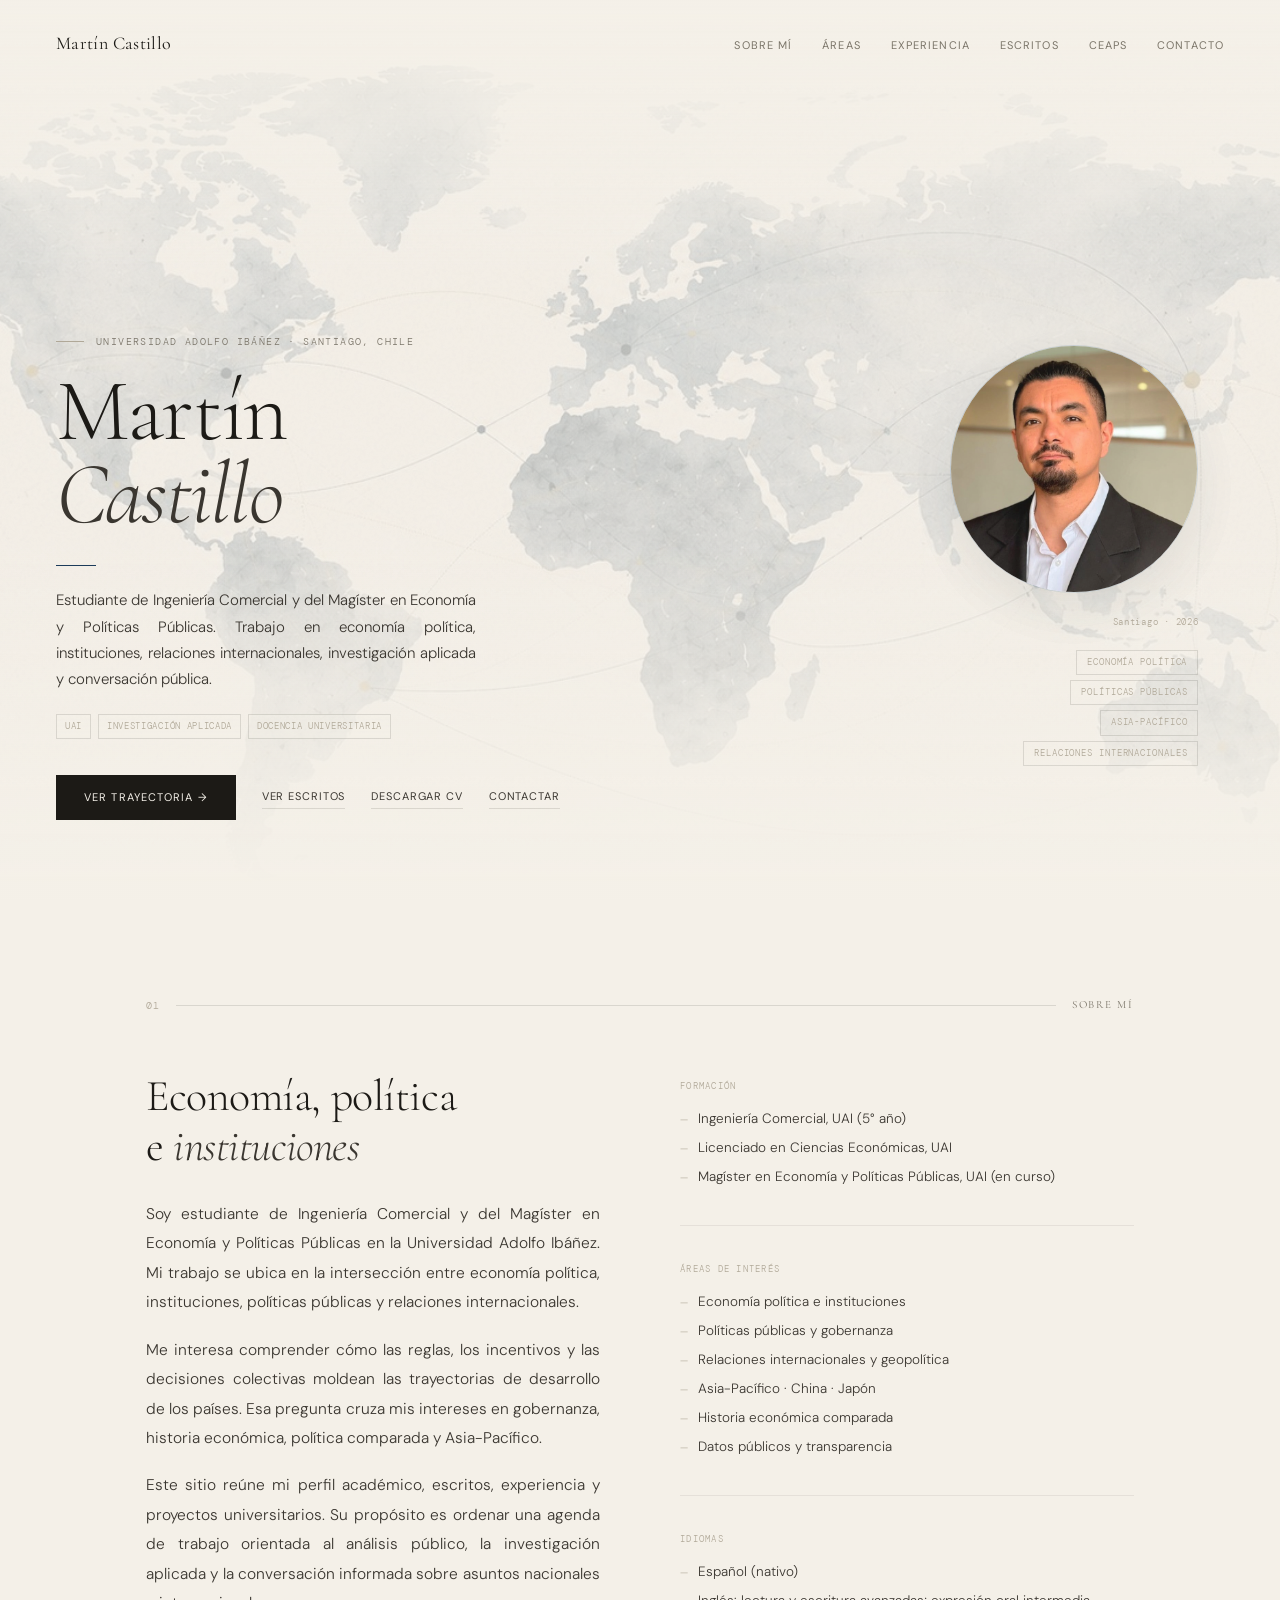
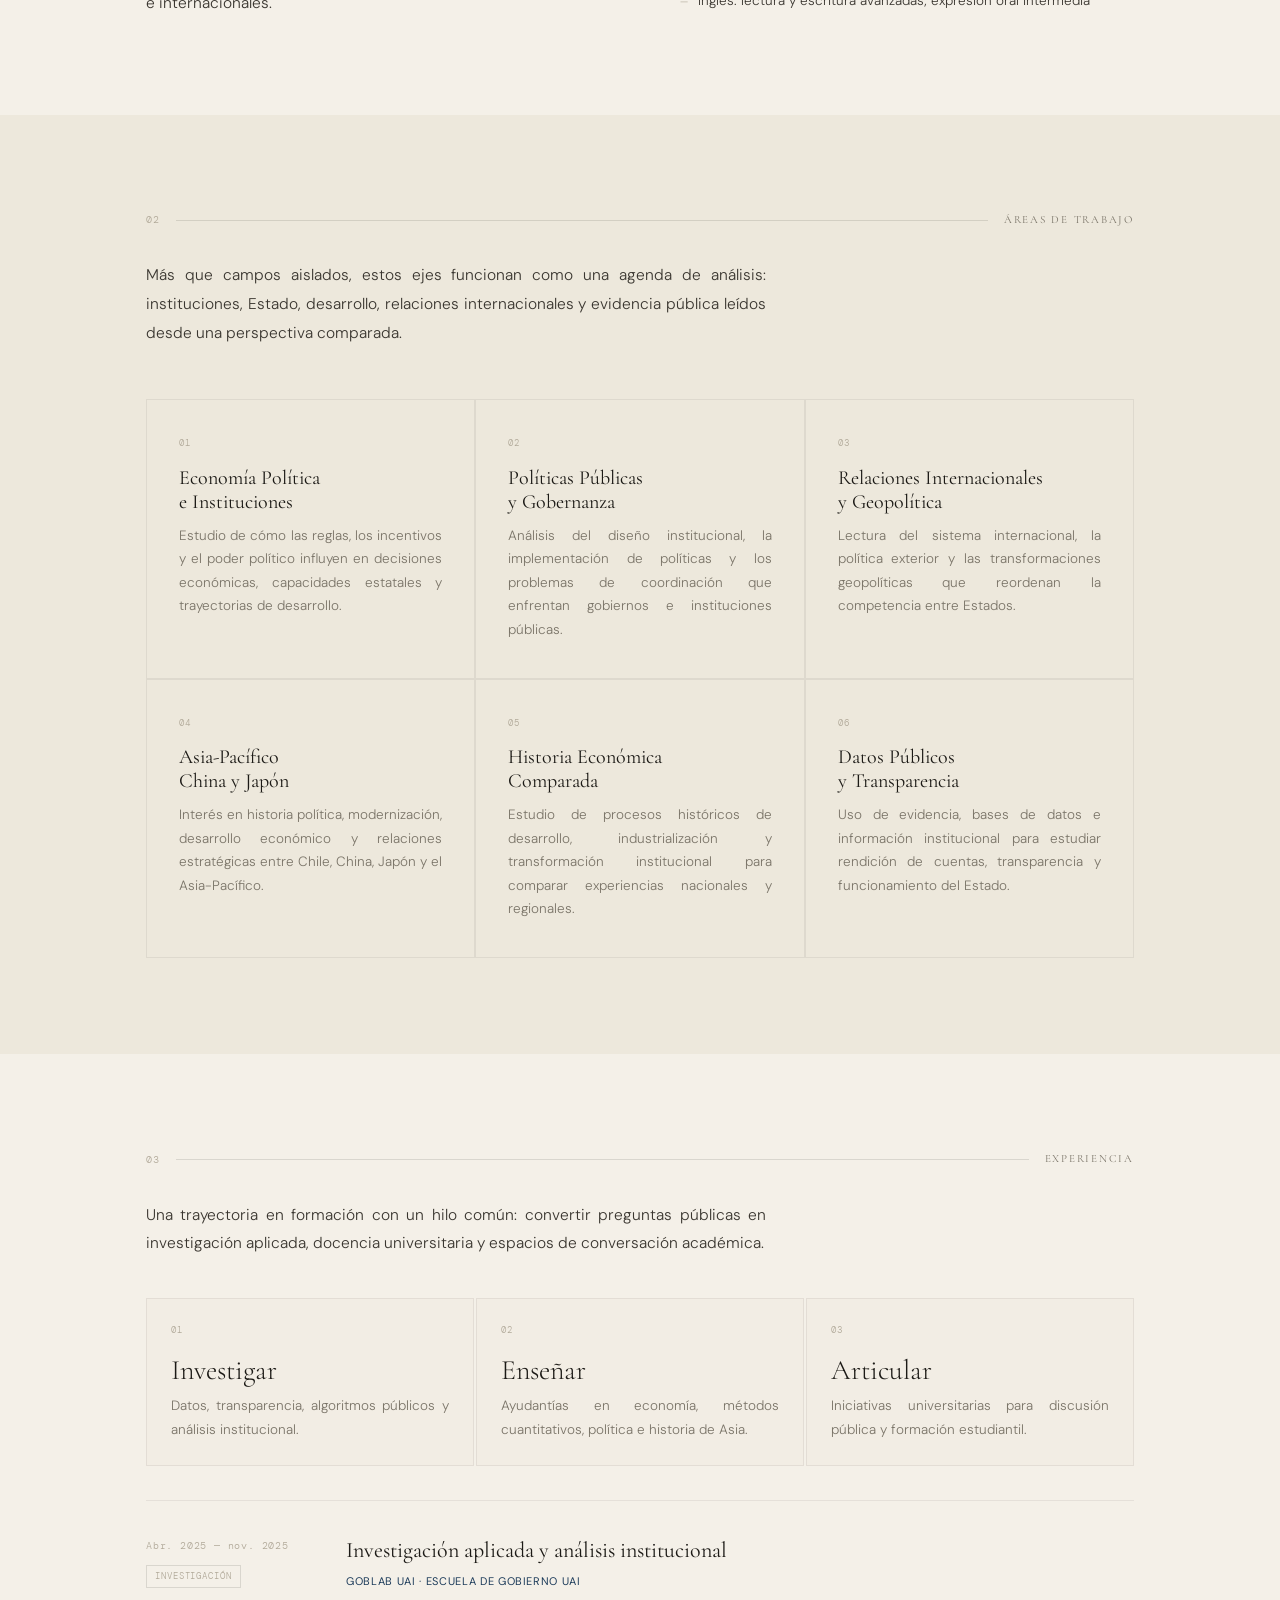
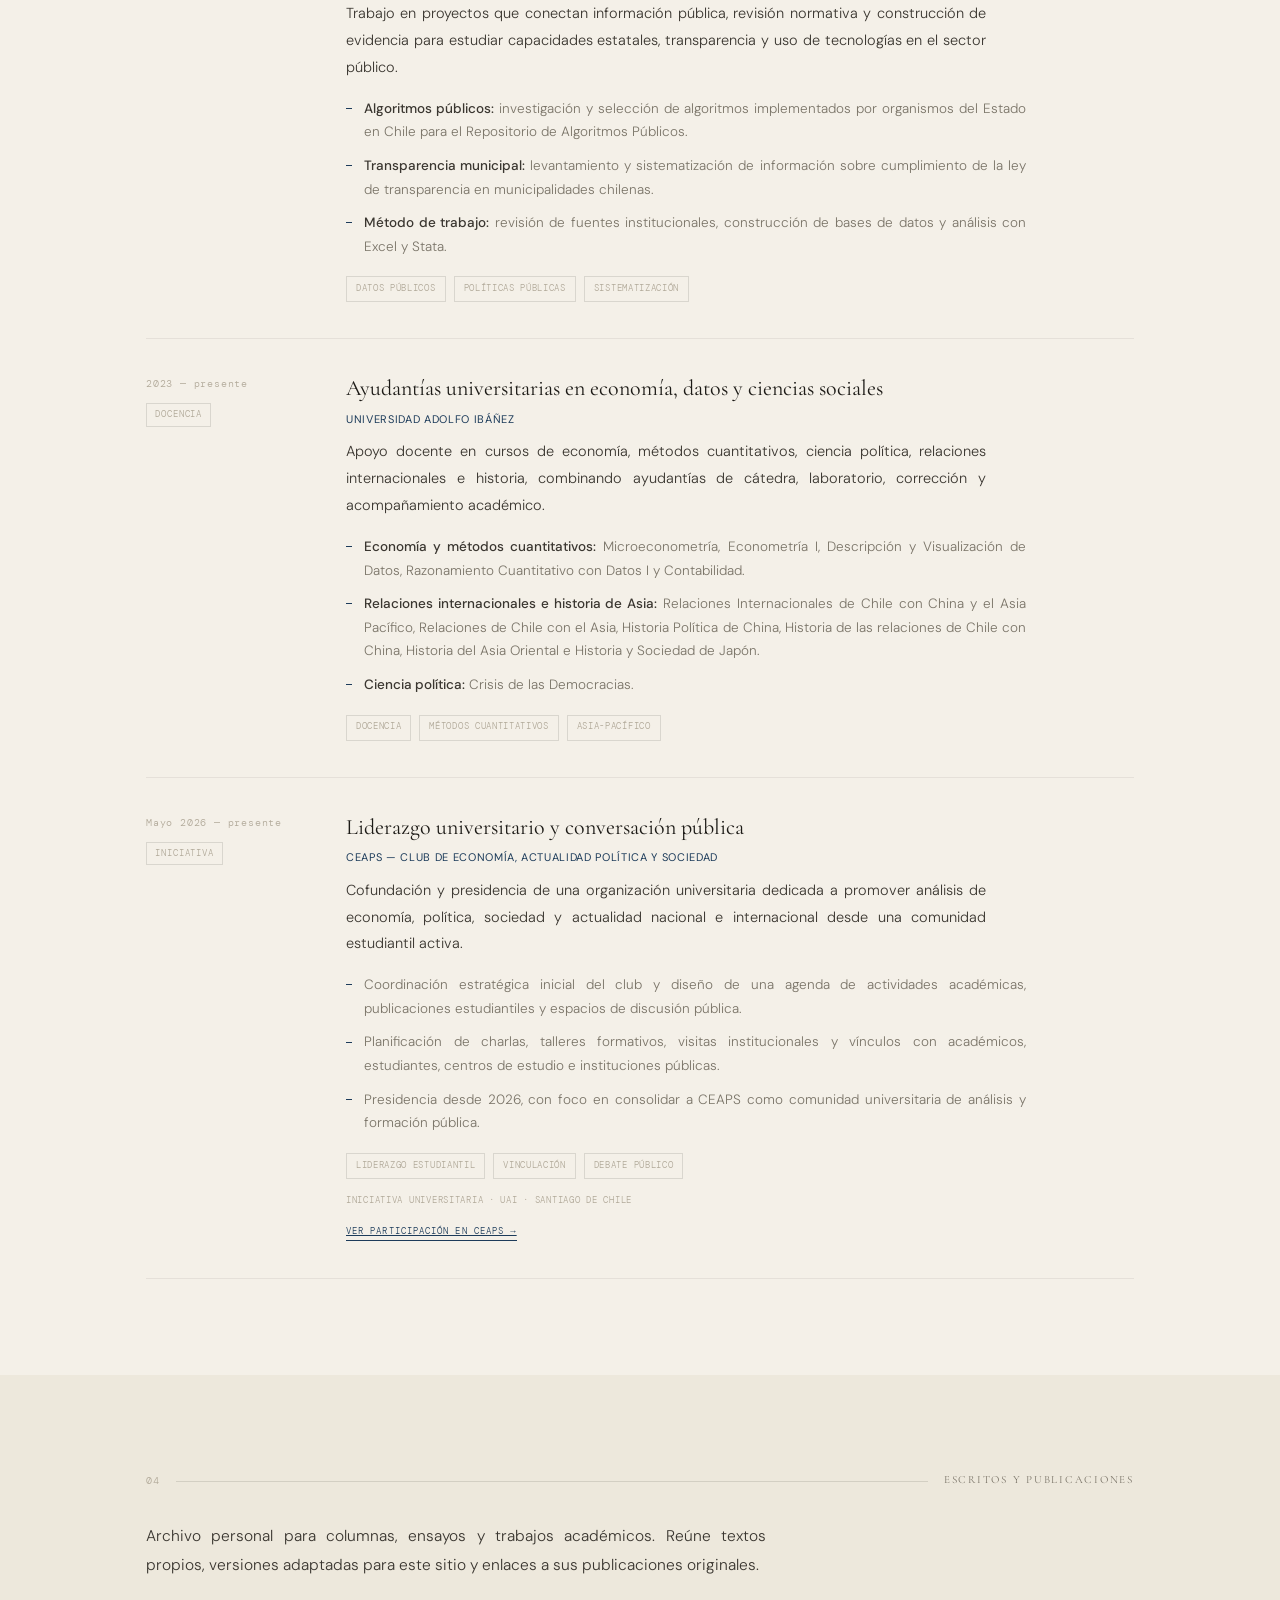
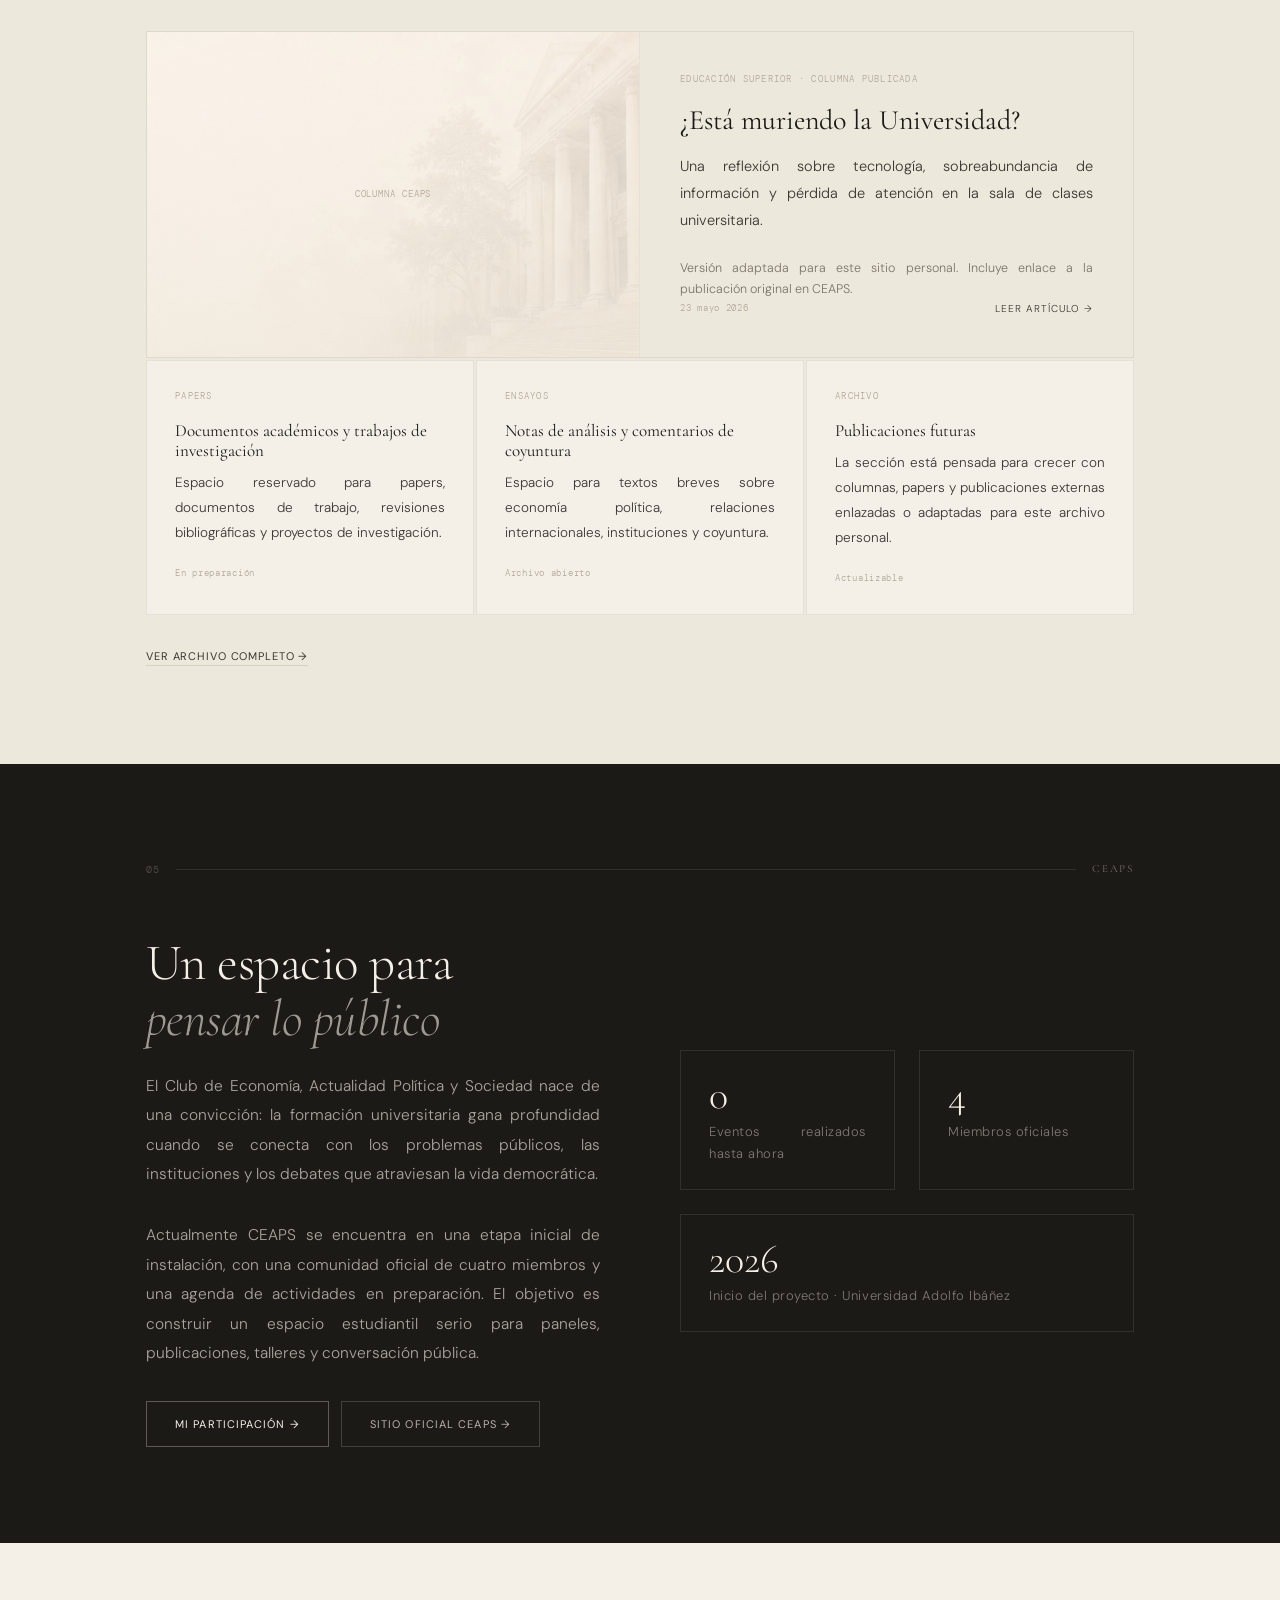
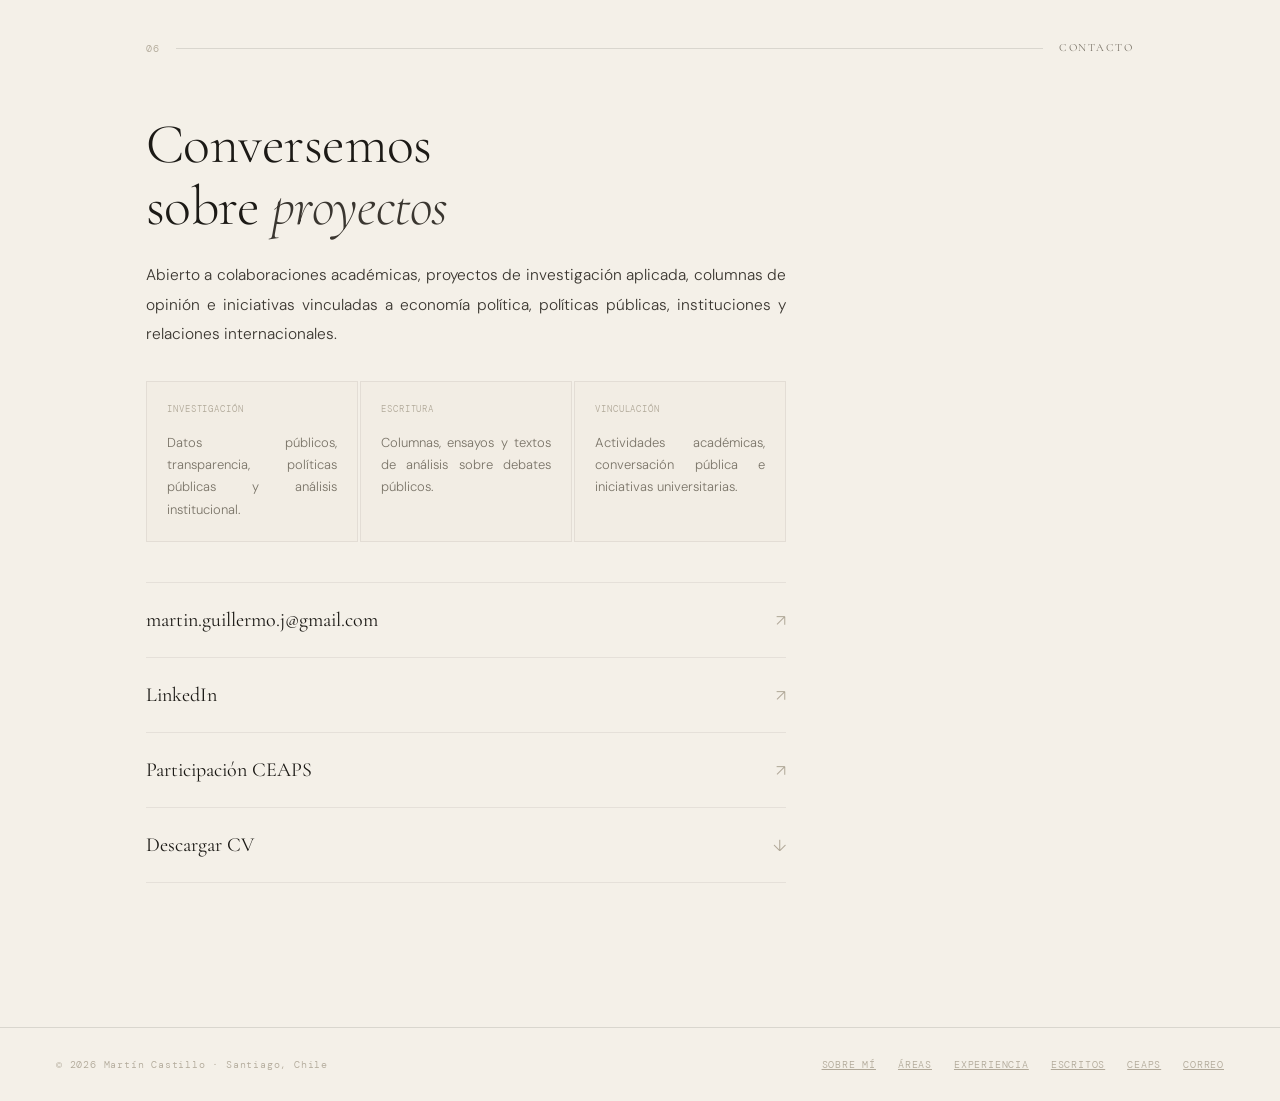
==== index.html @ c65b2e75 "Revert homepage name test" ====
<!DOCTYPE html>
<html lang="es">
<head>
<meta charset="UTF-8">
<meta name="viewport" content="width=device-width, initial-scale=1.0">
<title>Martín Castillo — Economía, Políticas Públicas & Relaciones Internacionales</title>
<meta name="description" content="Sitio personal de Martín Castillo: economía política, políticas públicas, relaciones internacionales, investigación aplicada, docencia universitaria y CEAPS.">
<meta name="author" content="Martín Castillo Jiménez">
<meta name="robots" content="index, follow">
<meta name="theme-color" content="#F4F0E8">
<meta name="color-scheme" content="light">
<link rel="canonical" href="https://martincastilloj.github.io/">
<meta property="og:title" content="Martín Castillo — Economía, Políticas Públicas & Relaciones Internacionales">
<meta property="og:description" content="Economía política, políticas públicas, relaciones internacionales, investigación aplicada, docencia universitaria y escritos de Martín Castillo.">
<meta property="og:type" content="website">
<meta property="og:url" content="https://martincastilloj.github.io/">
<meta property="og:site_name" content="Martín Castillo">
<meta property="og:locale" content="es_CL">
<meta property="og:image" content="https://martincastilloj.github.io/assets/img/social-preview-martin-castillo-2026.png">
<meta property="og:image:width" content="1200">
<meta property="og:image:height" content="630">
<meta name="twitter:card" content="summary_large_image">
<meta name="twitter:title" content="Martín Castillo">
<meta name="twitter:description" content="Economía política, políticas públicas, relaciones internacionales, investigación aplicada y escritos.">
<meta name="twitter:image" content="https://martincastilloj.github.io/assets/img/social-preview-martin-castillo-2026.png">
<link rel="icon" href="assets/img/favicon.svg" type="image/svg+xml">
<link rel="manifest" href="site.webmanifest">
<link rel="preload" href="assets/img/banner-mapa-geopolitico.jpg" as="image">
<link rel="preload" href="assets/img/martin-castillo-foto-hero.jpg" as="image">
<script type="application/ld+json">
{
  "@context": "https://schema.org",
  "@type": "Person",
  "name": "Martín Castillo Jiménez",
  "alternateName": "Martín Castillo",
  "url": "https://martincastilloj.github.io/",
  "image": "https://martincastilloj.github.io/assets/img/social-preview-martin-castillo-2026.png",
  "email": "mailto:martin.guillermo.j@gmail.com",
  "sameAs": [
    "https://www.linkedin.com/in/martincastilloj/",
    "https://ceapsuai.github.io/"
  ],
  "affiliation": {
    "@type": "CollegeOrUniversity",
    "name": "Universidad Adolfo Ibáñez"
  },
  "alumniOf": {
    "@type": "CollegeOrUniversity",
    "name": "Universidad Adolfo Ibáñez"
  },
  "knowsAbout": [
    "Economía política",
    "Políticas públicas",
    "Relaciones internacionales",
    "Asia-Pacífico",
    "Gobernanza",
    "Análisis de datos",
    "Historia económica"
  ],
  "founder": {
    "@type": "Organization",
    "name": "CEAPS | Club de Economía, Actualidad Política y Sociedad",
    "url": "https://ceapsuai.github.io/"
  }
}
</script>
<script type="application/ld+json">
{
  "@context": "https://schema.org",
  "@type": "WebSite",
  "name": "Martín Castillo",
  "url": "https://martincastilloj.github.io/",
  "inLanguage": "es-CL",
  "author": {
    "@type": "Person",
    "name": "Martín Castillo Jiménez",
    "url": "https://martincastilloj.github.io/"
  }
}
</script>
<link rel="preconnect" href="https://fonts.googleapis.com">
<link rel="preconnect" href="https://fonts.gstatic.com" crossorigin>
<link href="https://fonts.googleapis.com/css2?family=Cormorant+Garamond:ital,wght@0,300;0,400;0,500;1,300;1,400&family=DM+Sans:wght@300;400;500&family=DM+Mono:wght@300;400&display=swap" rel="stylesheet">

<link rel="stylesheet" href="assets/css/styles.css">
</head>

<body>
<a href="#contenido" class="skip-link">Saltar al contenido principal</a>

<!-- ─── NAV ──────────────────────────────────────────── -->
<nav id="nav" aria-label="Navegación principal">
  <a href="#hero" class="nav-logo" aria-label="Ir al inicio">Martín Castillo</a>
  <ul class="nav-links">
    <li><a href="#sobre-mi">Sobre mí</a></li>
    <li><a href="#areas">Áreas</a></li>
    <li><a href="#experiencia">Experiencia</a></li>
    <li><a href="#columnas">Escritos</a></li>
    <li><a href="#ceaps">CEAPS</a></li>
    <li><a href="#contacto">Contacto</a></li>
  </ul>
  <button class="nav-burger" id="navBurger" aria-label="Abrir menú" aria-expanded="false" aria-controls="navOverlay">
    <span></span>
    <span></span>
  </button>
</nav>

<!-- ─── MOBILE OVERLAY ───────────────────────────────── -->
<div class="nav-overlay" id="navOverlay" role="dialog" aria-modal="true" aria-label="Navegación" aria-hidden="true" inert>
  <ul class="nav-overlay-links">
    <li><a href="#sobre-mi">Sobre mí</a></li>
    <li><a href="#areas">Áreas</a></li>
    <li><a href="#experiencia">Experiencia</a></li>
    <li><a href="#columnas">Escritos</a></li>
    <li><a href="#ceaps">CEAPS</a></li>
    <li><a href="#contacto">Contacto</a></li>
  </ul>
  <p class="nav-overlay-note">Martín Castillo · UAI · Santiago</p>
</div>

<!-- ─── HERO ──────────────────────────────────────────── -->
<main id="contenido">

<section id="hero" aria-labelledby="hero-title">
  <div class="hero-map" aria-hidden="true"></div>
  <div class="hero-fade-top" aria-hidden="true"></div>
  <div class="hero-fade-bottom" aria-hidden="true"></div>

  <div class="hero-content">
    <div class="hero-left">
      <div class="hero-eyebrow">Universidad Adolfo Ibáñez · Santiago, Chile</div>
      <h1 id="hero-title">Martín<br><em>Castillo</em></h1>
      <div class="hero-rule" aria-hidden="true"></div>
      <p class="hero-desc">
        Estudiante de Ingeniería Comercial y del Magíster en Economía y
        Políticas Públicas. Trabajo en economía política, instituciones,
        relaciones internacionales, investigación aplicada y conversación
        pública.
      </p>
      <div class="hero-snapshot" aria-label="Resumen profesional">
        <span>UAI</span>
        <span>Investigación aplicada</span>
        <span>Docencia universitaria</span>
      </div>
      <div class="hero-ctas">
        <a href="#experiencia" class="btn-primary">Ver trayectoria →</a>
        <a href="escritos/" class="btn-secondary">Ver escritos</a>
        <a href="assets/docs/cv-martin-castillo.pdf" class="btn-secondary" download aria-label="Descargar CV de Martín Castillo en PDF">Descargar CV</a>
        <a href="#contacto" class="btn-secondary">Contactar</a>
      </div>
    </div>

    <div class="hero-right">
      <img class="hero-photo" src="assets/img/martin-castillo-foto-hero.jpg" alt="Retrato profesional de Martín Castillo" width="640" height="640" decoding="async" fetchpriority="high">
      <p class="hero-photo-caption">Santiago · 2026</p>
      <div class="hero-tags">
        <span class="hero-tag">Economía Política</span>
        <span class="hero-tag">Políticas Públicas</span>
        <span class="hero-tag">Asia-Pacífico</span>
        <span class="hero-tag">Relaciones Internacionales</span>
      </div>
    </div>
  </div>

</section>

<!-- ─── SOBRE MÍ ───────────────────────────────────────── -->
<section id="sobre-mi" aria-labelledby="sobre-mi-title">
  <div class="section-inner">
    <div class="section-header reveal">
      <span class="section-num">01</span>
      <div class="section-line"></div>
      <span class="section-title" id="sobre-mi-title">Sobre mí</span>
    </div>

    <div class="sobre-grid">
      <div class="sobre-text reveal">
        <h2>Economía, política<br>e <em>instituciones</em></h2>
        <p>
          Soy estudiante de Ingeniería Comercial y del Magíster en Economía y
          Políticas Públicas en la Universidad Adolfo Ibáñez. Mi trabajo se
          ubica en la intersección entre economía política, instituciones,
          políticas públicas y relaciones internacionales.
        </p>
        <p>
          Me interesa comprender cómo las reglas, los incentivos y las
          decisiones colectivas moldean las trayectorias de desarrollo de los
          países. Esa pregunta cruza mis intereses en gobernanza, historia
          económica, política comparada y Asia-Pacífico.
        </p>
        <p>
          Este sitio reúne mi perfil académico, escritos, experiencia y
          proyectos universitarios. Su propósito es ordenar una agenda de trabajo
          orientada al análisis público, la investigación aplicada y la
          conversación informada sobre asuntos nacionales e internacionales.
        </p>
      </div>

      <div class="sobre-aside reveal">
        <div class="aside-block">
          <div class="aside-label">Formación</div>
          <ul class="aside-list">
            <li>Ingeniería Comercial, UAI (5° año)</li>
            <li>Licenciado en Ciencias Económicas, UAI</li>
            <li>Magíster en Economía y Políticas Públicas, UAI (en curso)</li>
          </ul>
        </div>
        <div class="aside-block">
          <div class="aside-label">Áreas de interés</div>
          <ul class="aside-list">
            <li>Economía política e instituciones</li>
            <li>Políticas públicas y gobernanza</li>
            <li>Relaciones internacionales y geopolítica</li>
            <li>Asia-Pacífico · China · Japón</li>
            <li>Historia económica comparada</li>
            <li>Datos públicos y transparencia</li>
          </ul>
        </div>
        <div class="aside-block">
          <div class="aside-label">Idiomas</div>
          <ul class="aside-list">
            <li>Español (nativo)</li>
            <li>Inglés: lectura y escritura avanzadas; expresión oral intermedia</li>
          </ul>
        </div>
      </div>
    </div>
  </div>
</section>

<!-- ─── ÁREAS ──────────────────────────────────────────── -->
<section id="areas" aria-labelledby="areas-title">
  <div class="section-inner">
    <div class="section-header reveal">
      <span class="section-num">02</span>
      <div class="section-line"></div>
      <span class="section-title" id="areas-title">Áreas de trabajo</span>
    </div>

    <p class="section-lead reveal">
      Más que campos aislados, estos ejes funcionan como una agenda de análisis:
      instituciones, Estado, desarrollo, relaciones internacionales y evidencia
      pública leídos desde una perspectiva comparada.
    </p>

    <div class="areas-grid">
      <div class="area-item reveal">
        <div class="area-num">01</div>
        <div class="area-name">Economía Política <br>e Instituciones</div>
        <div class="area-desc">Estudio de cómo las reglas, los incentivos y el poder político influyen en decisiones económicas, capacidades estatales y trayectorias de desarrollo.</div>
      </div>
      <div class="area-item reveal">
        <div class="area-num">02</div>
        <div class="area-name">Políticas Públicas <br>y Gobernanza</div>
        <div class="area-desc">Análisis del diseño institucional, la implementación de políticas y los problemas de coordinación que enfrentan gobiernos e instituciones públicas.</div>
      </div>
      <div class="area-item reveal">
        <div class="area-num">03</div>
        <div class="area-name">Relaciones Internacionales <br>y Geopolítica</div>
        <div class="area-desc">Lectura del sistema internacional, la política exterior y las transformaciones geopolíticas que reordenan la competencia entre Estados.</div>
      </div>
      <div class="area-item reveal">
        <div class="area-num">04</div>
        <div class="area-name">Asia-Pacífico <br>China y Japón</div>
        <div class="area-desc">Interés en historia política, modernización, desarrollo económico y relaciones estratégicas entre Chile, China, Japón y el Asia-Pacífico.</div>
      </div>
      <div class="area-item reveal">
        <div class="area-num">05</div>
        <div class="area-name">Historia Económica <br>Comparada</div>
        <div class="area-desc">Estudio de procesos históricos de desarrollo, industrialización y transformación institucional para comparar experiencias nacionales y regionales.</div>
      </div>
      <div class="area-item reveal">
        <div class="area-num">06</div>
        <div class="area-name">Datos Públicos <br>y Transparencia</div>
        <div class="area-desc">Uso de evidencia, bases de datos e información institucional para estudiar rendición de cuentas, transparencia y funcionamiento del Estado.</div>
      </div>
    </div>
  </div>
</section>

<!-- ─── EXPERIENCIA ────────────────────────────────────── -->
<section id="experiencia" aria-labelledby="experiencia-title">
  <div class="section-inner">
    <div class="section-header reveal">
      <span class="section-num">03</span>
      <div class="section-line"></div>
      <span class="section-title" id="experiencia-title">Experiencia</span>
    </div>

    <p class="section-lead reveal">
      Una trayectoria en formación con un hilo común: convertir preguntas
      públicas en investigación aplicada, docencia universitaria y espacios de
      conversación académica.
    </p>

    <div class="exp-overview reveal" aria-label="Síntesis de experiencia">
      <div class="exp-overview-item">
        <span>01</span>
        <strong>Investigar</strong>
        <p>Datos, transparencia, algoritmos públicos y análisis institucional.</p>
      </div>
      <div class="exp-overview-item">
        <span>02</span>
        <strong>Enseñar</strong>
        <p>Ayudantías en economía, métodos cuantitativos, política e historia de Asia.</p>
      </div>
      <div class="exp-overview-item">
        <span>03</span>
        <strong>Articular</strong>
        <p>Iniciativas universitarias para discusión pública y formación estudiantil.</p>
      </div>
    </div>

    <div class="exp-list">

      <div class="exp-item reveal">
        <div class="exp-meta">
          <div class="exp-year">Abr. 2025 — nov. 2025</div>
          <div class="exp-tag">Investigación</div>
        </div>
        <div class="exp-body">
          <div class="exp-title">Investigación aplicada y análisis institucional</div>
          <div class="exp-org">GobLab UAI · Escuela de Gobierno UAI</div>
          <p class="exp-desc">Trabajo en proyectos que conectan información pública, revisión normativa y construcción de evidencia para estudiar capacidades estatales, transparencia y uso de tecnologías en el sector público.</p>
          <ul class="exp-highlights">
            <li><strong>Algoritmos públicos:</strong> investigación y selección de algoritmos implementados por organismos del Estado en Chile para el Repositorio de Algoritmos Públicos.</li>
            <li><strong>Transparencia municipal:</strong> levantamiento y sistematización de información sobre cumplimiento de la ley de transparencia en municipalidades chilenas.</li>
            <li><strong>Método de trabajo:</strong> revisión de fuentes institucionales, construcción de bases de datos y análisis con Excel y Stata.</li>
          </ul>
          <div class="exp-impact">
            <span>Datos públicos</span>
            <span>Políticas públicas</span>
            <span>Sistematización</span>
          </div>
        </div>
      </div>

      <div class="exp-item reveal">
        <div class="exp-meta">
          <div class="exp-year">2023 — presente</div>
          <div class="exp-tag">Docencia</div>
        </div>
        <div class="exp-body">
          <div class="exp-title">Ayudantías universitarias en economía, datos y ciencias sociales</div>
          <div class="exp-org">Universidad Adolfo Ibáñez</div>
          <p class="exp-desc">Apoyo docente en cursos de economía, métodos cuantitativos, ciencia política, relaciones internacionales e historia, combinando ayudantías de cátedra, laboratorio, corrección y acompañamiento académico.</p>
          <ul class="exp-highlights">
            <li><strong>Economía y métodos cuantitativos:</strong> Microeconometría, Econometría I, Descripción y Visualización de Datos, Razonamiento Cuantitativo con Datos I y Contabilidad.</li>
            <li><strong>Relaciones internacionales e historia de Asia:</strong> Relaciones Internacionales de Chile con China y el Asia Pacífico, Relaciones de Chile con el Asia, Historia Política de China, Historia de las relaciones de Chile con China, Historia del Asia Oriental e Historia y Sociedad de Japón.</li>
            <li><strong>Ciencia política:</strong> Crisis de las Democracias.</li>
          </ul>
          <div class="exp-impact">
            <span>Docencia</span>
            <span>Métodos cuantitativos</span>
            <span>Asia-Pacífico</span>
          </div>
        </div>
      </div>

      <div class="exp-item reveal">
        <div class="exp-meta">
          <div class="exp-year">Mayo 2026 — presente</div>
          <div class="exp-tag">Iniciativa</div>
        </div>
        <div class="exp-body">
          <div class="exp-title">Liderazgo universitario y conversación pública</div>
          <div class="exp-org">CEAPS — Club de Economía, Actualidad Política y Sociedad</div>
          <p class="exp-desc">Cofundación y presidencia de una organización universitaria dedicada a promover análisis de economía, política, sociedad y actualidad nacional e internacional desde una comunidad estudiantil activa.</p>
          <ul class="exp-highlights">
            <li>Coordinación estratégica inicial del club y diseño de una agenda de actividades académicas, publicaciones estudiantiles y espacios de discusión pública.</li>
            <li>Planificación de charlas, talleres formativos, visitas institucionales y vínculos con académicos, estudiantes, centros de estudio e instituciones públicas.</li>
            <li>Presidencia desde 2026, con foco en consolidar a CEAPS como comunidad universitaria de análisis y formación pública.</li>
          </ul>
          <div class="exp-impact">
            <span>Liderazgo estudiantil</span>
            <span>Vinculación</span>
            <span>Debate público</span>
          </div>
          <div class="exp-note">Iniciativa universitaria · UAI · Santiago de Chile</div>
          <a href="ceaps/" class="exp-link">Ver participación en CEAPS →</a>
        </div>
      </div>

    </div>
  </div>
</section>

<!-- ─── ESCRITOS ───────────────────────────────────────── -->
<section id="columnas" aria-labelledby="columnas-title">
  <div class="section-inner">
    <div class="section-header reveal">
      <span class="section-num">04</span>
      <div class="section-line"></div>
      <span class="section-title" id="columnas-title">Escritos y publicaciones</span>
    </div>

    <p class="section-lead reveal">
      Archivo personal para columnas, ensayos y trabajos académicos. Reúne
      textos propios, versiones adaptadas para este sitio y enlaces a sus
      publicaciones originales.
    </p>

    <!-- Artículo destacado -->
    <a href="escritos/esta-muriendo-la-universidad.html" class="col-featured reveal" aria-label="Leer columna ¿Está muriendo la Universidad?">
      <div class="col-featured-img">
        <div class="col-featured-img-placeholder">
          <span>columna CEAPS</span>
        </div>
      </div>
      <div class="col-featured-body">
        <div>
          <div class="col-cat">Educación superior · Columna publicada</div>
          <div class="col-title">¿Está muriendo la Universidad?</div>
          <p class="col-excerpt">
            Una reflexión sobre tecnología, sobreabundancia de información y
            pérdida de atención en la sala de clases universitaria.
          </p>
          <p class="col-source">Versión adaptada para este sitio personal. Incluye enlace a la publicación original en CEAPS.</p>
        </div>
        <div class="col-meta">
          <span class="col-date">23 mayo 2026</span>
          <span class="col-read">Leer artículo →</span>
        </div>
      </div>
    </a>

    <!-- Grid de publicaciones secundarias -->
    <div class="col-grid">
      <article class="col-card reveal is-muted">
        <div class="col-cat">Papers</div>
        <div class="col-title">Documentos académicos y trabajos de investigación</div>
        <p class="col-excerpt">Espacio reservado para papers, documentos de trabajo, revisiones bibliográficas y proyectos de investigación.</p>
        <div class="col-meta">
          <span class="col-date">En preparación</span>
        </div>
      </article>
      <article class="col-card reveal is-muted">
        <div class="col-cat">Ensayos</div>
        <div class="col-title">Notas de análisis y comentarios de coyuntura</div>
        <p class="col-excerpt">Espacio para textos breves sobre economía política, relaciones internacionales, instituciones y coyuntura.</p>
        <div class="col-meta">
          <span class="col-date">Archivo abierto</span>
        </div>
      </article>
      <article class="col-card reveal is-muted">
        <div class="col-cat">Archivo</div>
        <div class="col-title">Publicaciones futuras</div>
        <p class="col-excerpt">La sección está pensada para crecer con columnas, papers y publicaciones externas enlazadas o adaptadas para este archivo personal.</p>
        <div class="col-meta">
          <span class="col-date">Actualizable</span>
        </div>
      </article>
    </div>

    <div class="section-cta reveal">
      <a href="escritos/" class="btn-secondary">Ver archivo completo →</a>
    </div>
  </div>
</section>

<!-- ─── CEAPS ──────────────────────────────────────────── -->
<section id="ceaps" aria-labelledby="ceaps-title">
  <div class="section-inner">
    <div class="section-header reveal">
      <span class="section-num">05</span>
      <div class="section-line"></div>
      <span class="section-title" id="ceaps-title">CEAPS</span>
    </div>

    <div class="ceaps-inner">
      <div class="ceaps-left reveal">
        <h2>Un espacio para<br><em>pensar lo público</em></h2>
        <p>
          El Club de Economía, Actualidad Política y Sociedad nace de una
          convicción: la formación universitaria gana profundidad cuando se
          conecta con los problemas públicos, las instituciones y los debates
          que atraviesan la vida democrática.
        </p>
        <p>
          Actualmente CEAPS se encuentra en una etapa inicial de instalación,
          con una comunidad oficial de cuatro miembros y una agenda de
          actividades en preparación. El objetivo es construir un espacio
          estudiantil serio para paneles, publicaciones, talleres y conversación
          pública.
        </p>
        <div class="ceaps-actions">
          <a href="ceaps/" class="btn-outline-light">Mi participación →</a>
          <a href="https://ceapsuai.github.io/" target="_blank" rel="noopener noreferrer" class="btn-outline-light btn-outline-light-muted" aria-label="Abrir sitio oficial de CEAPS en una nueva pestaña">Sitio oficial CEAPS →</a>
        </div>
      </div>

      <div class="ceaps-right reveal">
        <div class="ceaps-stats-row">
          <div class="ceaps-stat">
            <div class="ceaps-stat-num">0</div>
            <div class="ceaps-stat-label">Eventos realizados hasta ahora</div>
          </div>
          <div class="ceaps-stat">
            <div class="ceaps-stat-num">4</div>
            <div class="ceaps-stat-label">Miembros oficiales</div>
          </div>
        </div>
        <div class="ceaps-stat">
          <div class="ceaps-stat-num">2026</div>
          <div class="ceaps-stat-label">Inicio del proyecto · Universidad Adolfo Ibáñez</div>
        </div>
      </div>
    </div>
  </div>
</section>

<!-- ─── CONTACTO ───────────────────────────────────────── -->
<section id="contacto" aria-labelledby="contacto-title">
  <div class="section-inner">
    <div class="section-header reveal">
      <span class="section-num">06</span>
      <div class="section-line"></div>
      <span class="section-title" id="contacto-title">Contacto</span>
    </div>

    <div class="contact-inner reveal">
      <h2>Conversemos<br>sobre <em>proyectos</em></h2>
      <p>
        Abierto a colaboraciones académicas, proyectos de investigación aplicada,
        columnas de opinión e iniciativas vinculadas a economía política,
        políticas públicas, instituciones y relaciones internacionales.
      </p>

      <div class="contact-focus" aria-label="Ámbitos de colaboración">
        <div class="contact-focus-item">
          <span>Investigación</span>
          <p>Datos públicos, transparencia, políticas públicas y análisis institucional.</p>
        </div>
        <div class="contact-focus-item">
          <span>Escritura</span>
          <p>Columnas, ensayos y textos de análisis sobre debates públicos.</p>
        </div>
        <div class="contact-focus-item">
          <span>Vinculación</span>
          <p>Actividades académicas, conversación pública e iniciativas universitarias.</p>
        </div>
      </div>

      <div class="contact-links">
        <a href="mailto:martin.guillermo.j@gmail.com" class="contact-link" aria-label="Enviar correo a Martín Castillo">
          <span class="contact-link-label">martin.guillermo.j@gmail.com</span>
          <span class="contact-link-arrow">↗</span>
        </a>
        <a href="https://www.linkedin.com/in/martincastilloj/" target="_blank" rel="noopener noreferrer" class="contact-link" aria-label="Abrir LinkedIn de Martín Castillo en una nueva pestaña">
          <span class="contact-link-label">LinkedIn</span>
          <span class="contact-link-arrow">↗</span>
        </a>
        <a href="ceaps/" class="contact-link">
          <span class="contact-link-label">Participación CEAPS</span>
          <span class="contact-link-arrow">↗</span>
        </a>
        <a href="assets/docs/cv-martin-castillo.pdf" class="contact-link" download aria-label="Descargar CV de Martín Castillo en PDF">
          <span class="contact-link-label">Descargar CV</span>
          <span class="contact-link-arrow">↓</span>
        </a>
      </div>
    </div>
  </div>
</section>

</main>

<!-- ─── FOOTER ─────────────────────────────────────────── -->
<footer>
  <span class="footer-left">© 2026 Martín Castillo · Santiago, Chile</span>
  <nav class="footer-links" aria-label="Enlaces finales">
    <a href="#sobre-mi">Sobre mí</a>
    <a href="#areas">Áreas</a>
    <a href="#experiencia">Experiencia</a>
    <a href="escritos/">Escritos</a>
    <a href="ceaps/">CEAPS</a>
    <a href="mailto:martin.guillermo.j@gmail.com">Correo</a>
  </nav>
</footer>

<!-- ─── JS ────────────────────────────────────────────── -->
<script src="assets/js/main.js" defer></script>

</body>
</html>
---- assets/css/styles.css ----
/* ─── RESET & BASE ─────────────────────────────────────── */
  *, *::before, *::after { box-sizing: border-box; margin: 0; padding: 0; }

  :root {
    --cream:     #F4F0E8;
    --cream-mid: #EDE8DC;
    --ink:       #1C1A16;
    --ink-mid:   #3A3630;
    --ink-light: #7A7468;
    --ink-faint: #B0A898;
    --accent:    #1C3B5A;
    --rule:      rgba(28,26,22,0.12);
    --rule-mid:  rgba(28,26,22,0.07);

    --f-serif: 'Cormorant Garamond', Georgia, serif;
    --f-sans:  'DM Sans', sans-serif;
    --f-mono:  'DM Mono', monospace;
  }

  html {
    scroll-behavior: smooth;
    scroll-padding-top: 92px;
  }
  html,
  body {
    max-width: 100%;
    overflow-x: hidden;
  }
  a, button { -webkit-tap-highlight-color: transparent; }

  body {
    background: var(--cream);
    color: var(--ink);
    font-family: var(--f-sans);
    font-weight: 300;
    line-height: 1.7;
    -webkit-font-smoothing: antialiased;
    text-size-adjust: 100%;
    -webkit-text-size-adjust: 100%;
  }

  img,
  svg,
  video {
    max-width: 100%;
  }

  section {
    scroll-margin-top: 92px;
  }

  .skip-link {
    position: fixed;
    top: 14px;
    left: 14px;
    z-index: 200;
    transform: translateY(-140%);
    background: var(--ink);
    color: var(--cream);
    padding: 10px 14px;
    font-size: 12px;
    letter-spacing: 0.08em;
    text-transform: uppercase;
    text-decoration: none;
    transition: transform 0.2s ease;
  }

  .skip-link:focus {
    transform: translateY(0);
  }

  a:focus-visible,
  button:focus-visible {
    outline: 2px solid var(--accent);
    outline-offset: 5px;
  }

  .btn-primary:focus-visible,
  .btn-secondary:focus-visible,
  .btn-outline-light:focus-visible,
  .contact-link:focus-visible,
  .col-featured:focus-visible,
  .nav-overlay-links a:focus-visible {
    outline: 2px solid var(--accent);
    outline-offset: 6px;
  }

  /* ─── NOISE TEXTURE OVERLAY ────────────────────────────── */
  body::before {
    content: '';
    position: fixed;
    inset: 0;
    background-image: url("data:image/svg+xml,%3Csvg viewBox='0 0 256 256' xmlns='http://www.w3.org/2000/svg'%3E%3Cfilter id='n'%3E%3CfeTurbulence type='fractalNoise' baseFrequency='0.9' numOctaves='4' stitchTiles='stitch'/%3E%3C/filter%3E%3Crect width='100%25' height='100%25' filter='url(%23n)' opacity='0.04'/%3E%3C/svg%3E");
    pointer-events: none;
    z-index: 0;
    opacity: 0.5;
  }

  /* ─── NAV ──────────────────────────────────────────────── */
  #nav {
    position: fixed;
    top: 0; left: 0; right: 0;
    z-index: 100;
    display: flex;
    justify-content: space-between;
    align-items: center;
    padding: 28px 56px;
    background: transparent;
    transition: background 0.4s, padding 0.4s;
  }

  #nav.scrolled {
    background: rgba(244,240,232,0.92);
    backdrop-filter: blur(12px);
    -webkit-backdrop-filter: blur(12px);
    padding: 18px 56px;
    border-bottom: 0.5px solid var(--rule);
  }

  .nav-logo {
    font-family: var(--f-serif);
    font-size: 18px;
    font-weight: 400;
    letter-spacing: 0.02em;
    color: var(--ink);
    text-decoration: none;
  }

  .nav-links {
    display: flex;
    gap: 30px;
    list-style: none;
  }

  .nav-links a {
    font-size: 11px;
    font-weight: 400;
    letter-spacing: 0.1em;
    text-transform: uppercase;
    color: var(--ink-light);
    text-decoration: none;
    transition: color 0.2s;
  }

  .nav-links a:hover { color: var(--ink); }

  /* ─── HERO ─────────────────────────────────────────────── */
  #hero {
    position: relative;
    min-height: 100vh;
    min-height: 100dvh;
    display: flex;
    flex-direction: column;
    justify-content: flex-end;
    overflow: hidden;
  }

  .hero-map {
    position: absolute;
    inset: 0;
    background-image: url('../img/banner-mapa-geopolitico.jpg');
    background-size: cover;
    background-position: center 40%;
    opacity: 0.28;
    mix-blend-mode: multiply;
    transform: scale(1.02);
    animation: mapDrift 40s ease-in-out infinite alternate;
  }

  @keyframes mapDrift {
    from { transform: scale(1.02) translate(0, 0); }
    to   { transform: scale(1.06) translate(-8px, -4px); }
  }

  .hero-fade-top {
    position: absolute;
    top: 0; left: 0; right: 0;
    height: 30%;
    background: linear-gradient(to bottom, var(--cream) 0%, transparent 100%);
    pointer-events: none;
  }

  .hero-fade-bottom {
    position: absolute;
    bottom: 0; left: 0; right: 0;
    height: 40%;
    background: linear-gradient(to top, var(--cream) 0%, transparent 100%);
    pointer-events: none;
  }

  .hero-content {
    position: relative;
    z-index: 2;
    padding: 0 56px 80px;
    display: grid;
    grid-template-columns: 1fr 1fr;
    align-items: end;
    gap: 48px;
  }

  .hero-left {}

  .hero-eyebrow {
    font-family: var(--f-mono);
    font-size: 10px;
    font-weight: 300;
    letter-spacing: 0.14em;
    text-transform: uppercase;
    color: var(--ink-light);
    margin-bottom: 20px;
    display: flex;
    align-items: center;
    gap: 12px;
    opacity: 0;
    animation: fadeUp 0.8s 0.2s forwards;
  }

  .hero-eyebrow::before {
    content: '';
    display: block;
    width: 28px;
    height: 0.5px;
    background: var(--ink-faint);
  }

  h1 {
    font-family: var(--f-serif);
    font-size: clamp(52px, 7vw, 88px);
    font-weight: 300;
    line-height: 0.95;
    letter-spacing: -0.02em;
    color: var(--ink);
    margin-bottom: 28px;
    opacity: 0;
    animation: fadeUp 0.9s 0.35s forwards;
  }

  h1 em {
    font-style: italic;
    font-weight: 300;
    color: var(--ink-mid);
  }

  .hero-rule {
    width: 40px;
    height: 0.5px;
    background: var(--accent);
    margin-bottom: 22px;
    opacity: 0;
    animation: fadeUp 0.8s 0.5s forwards;
  }

  .hero-desc {
    font-size: 15px;
    font-weight: 300;
    color: var(--ink-mid);
    line-height: 1.75;
    max-width: 420px;
    margin-bottom: 22px;
    opacity: 0;
    animation: fadeUp 0.8s 0.6s forwards;
  }

  .hero-snapshot {
    display: flex;
    flex-wrap: wrap;
    gap: 7px;
    max-width: 430px;
    margin-bottom: 36px;
    opacity: 0;
    animation: fadeUp 0.8s 0.68s forwards;
  }

  .hero-snapshot span {
    display: inline-flex;
    align-items: center;
    min-height: 25px;
    padding: 4px 8px;
    border: 0.5px solid var(--rule);
    background: rgba(244,240,232,0.34);
    font-family: var(--f-mono);
    font-size: 8.5px;
    letter-spacing: 0.08em;
    text-transform: uppercase;
    color: var(--ink-faint);
  }

  .hero-ctas {
    display: flex;
    align-items: center;
    flex-wrap: wrap;
    gap: 18px 26px;
    opacity: 0;
    animation: fadeUp 0.8s 0.75s forwards;
  }

  .btn-primary {
    display: inline-flex;
    align-items: center;
    gap: 10px;
    font-family: var(--f-sans);
    font-size: 11px;
    font-weight: 400;
    letter-spacing: 0.1em;
    text-transform: uppercase;
    color: var(--cream);
    background: var(--ink);
    padding: 13px 28px;
    text-decoration: none;
    transition: background 0.25s, transform 0.2s;
  }

  .btn-primary:hover {
    background: var(--accent);
    transform: translateY(-1px);
  }

  .btn-secondary {
    font-size: 11px;
    font-weight: 400;
    letter-spacing: 0.08em;
    text-transform: uppercase;
    color: var(--ink-mid);
    text-decoration: none;
    padding-bottom: 2px;
    border-bottom: 0.5px solid var(--rule);
    transition: color 0.2s, border-color 0.2s;
  }

  .btn-secondary:hover {
    color: var(--ink);
    border-color: var(--ink-mid);
  }

  .hero-right {
    display: flex;
    flex-direction: column;
    align-items: flex-end;
    gap: 20px;
    position: relative;
    top: -54px;
    right: clamp(0px, 2vw, 32px);
    opacity: 0;
    animation: fadeUp 0.9s 0.5s forwards;
  }

  .hero-photo-wrap {
    position: relative;
  }

  .hero-photo {
    width: 248px;
    height: 248px;
    object-fit: cover;
    object-position: center 32%;
    display: block;
    border-radius: 50%;
    border: 1px solid rgba(31, 77, 120, 0.18);
    filter: none;
    opacity: 0.92;
    box-shadow: 0 18px 50px rgba(31, 37, 42, 0.10);
  }

  /* Placeholder cuando no hay foto */
  .hero-photo-placeholder {
    width: 220px;
    height: 280px;
    background: var(--cream-mid);
    border: 0.5px solid var(--rule);
    display: flex;
    align-items: center;
    justify-content: center;
  }

  .hero-photo-placeholder span {
    font-family: var(--f-mono);
    font-size: 9px;
    color: var(--ink-faint);
    letter-spacing: 0.1em;
    text-transform: uppercase;
  }

  .hero-photo-caption {
    font-family: var(--f-mono);
    font-size: 9px;
    color: var(--ink-faint);
    letter-spacing: 0.08em;
    text-align: right;
    margin-top: 2px;
  }

  .hero-tags {
    display: flex;
    flex-direction: column;
    align-items: flex-end;
    gap: 5px;
  }

  .hero-tag {
    font-family: var(--f-mono);
    font-size: 9px;
    font-weight: 300;
    color: var(--ink-faint);
    letter-spacing: 0.1em;
    text-transform: uppercase;
    padding: 4px 10px;
    border: 0.5px solid var(--rule);
  }

  /* ─── SECTION BASE ─────────────────────────────────────── */
  section {
    position: relative;
    z-index: 1;
  }

  .section-inner {
    max-width: 1100px;
    margin: 0 auto;
    padding: 96px 56px;
  }

  .section-header {
    display: flex;
    align-items: center;
    gap: 16px;
    margin-bottom: 56px;
  }

  .section-lead {
    max-width: 620px;
    margin: -24px 0 52px;
    font-size: 15.5px;
    font-weight: 300;
    line-height: 1.85;
    color: var(--ink-mid);
  }

  .section-num {
    font-family: var(--f-mono);
    font-size: 10px;
    color: var(--ink-faint);
    letter-spacing: 0.1em;
  }

  .section-line {
    flex: 1;
    height: 0.5px;
    background: var(--rule);
  }

  .section-title {
    font-family: var(--f-serif);
    font-size: 11px;
    font-weight: 400;
    letter-spacing: 0.16em;
    text-transform: uppercase;
    color: var(--ink-light);
  }

  /* ─── SOBRE MÍ ─────────────────────────────────────────── */
  #sobre-mi { background: var(--cream); }

  .sobre-grid {
    display: grid;
    grid-template-columns: 1fr 1fr;
    gap: 80px;
    align-items: start;
  }

  .sobre-text h2 {
    font-family: var(--f-serif);
    font-size: clamp(32px, 4vw, 44px);
    font-weight: 300;
    line-height: 1.15;
    letter-spacing: -0.01em;
    color: var(--ink);
    margin-bottom: 28px;
  }

  .sobre-text h2 em { font-style: italic; color: var(--ink-mid); }

  .sobre-text p {
    font-size: 15.5px;
    font-weight: 300;
    color: var(--ink-mid);
    line-height: 1.9;
    margin-bottom: 18px;
  }

  .sobre-text p:last-child { margin-bottom: 0; }

  .sobre-aside {
    padding-top: 8px;
  }

  .aside-block {
    margin-bottom: 36px;
    padding-bottom: 36px;
    border-bottom: 0.5px solid var(--rule-mid);
  }

  .aside-block:last-child {
    border-bottom: none;
    margin-bottom: 0;
    padding-bottom: 0;
  }

  .aside-label {
    font-family: var(--f-mono);
    font-size: 9px;
    letter-spacing: 0.14em;
    text-transform: uppercase;
    color: var(--ink-faint);
    margin-bottom: 14px;
  }

  .aside-list {
    list-style: none;
    display: flex;
    flex-direction: column;
    gap: 6px;
  }

  .aside-list li {
    font-size: 13.5px;
    font-weight: 300;
    color: var(--ink-mid);
    display: flex;
    align-items: baseline;
    gap: 10px;
  }

  .aside-list li::before {
    content: '—';
    color: var(--ink-faint);
    font-size: 10px;
    flex-shrink: 0;
  }

  /* ─── ÁREAS ────────────────────────────────────────────── */
  #areas { background: var(--cream-mid); }

  .areas-grid {
    display: grid;
    grid-template-columns: repeat(3, 1fr);
    gap: 0;
  }

  .area-item {
    padding: 36px 32px;
    border: 0.5px solid var(--rule-mid);
    border-collapse: collapse;
    transition: background 0.25s, border-color 0.25s;
  }

  .area-item:hover {
    background: rgba(28,26,22,0.03);
    border-color: rgba(28,26,22,0.14);
  }

  .area-num {
    font-family: var(--f-mono);
    font-size: 9px;
    color: var(--ink-faint);
    letter-spacing: 0.1em;
    margin-bottom: 14px;
  }

  .area-name {
    font-family: var(--f-serif);
    font-size: 20px;
    font-weight: 400;
    color: var(--ink);
    line-height: 1.2;
    margin-bottom: 10px;
  }

  .area-desc {
    font-size: 13.5px;
    font-weight: 300;
    color: var(--ink-light);
    line-height: 1.75;
  }

  /* ─── EXPERIENCIA ──────────────────────────────────────── */
  #experiencia { background: var(--cream); }

  .exp-overview {
    display: grid;
    grid-template-columns: repeat(3, minmax(0, 1fr));
    gap: 2px;
    margin: -12px 0 34px;
  }

  .exp-overview-item {
    min-height: 168px;
    padding: 24px 24px 22px;
    border: 0.5px solid var(--rule-mid);
    background: rgba(237,232,220,0.38);
  }

  .exp-overview-item span {
    display: block;
    margin-bottom: 18px;
    font-family: var(--f-mono);
    font-size: 9px;
    letter-spacing: 0.1em;
    color: var(--ink-faint);
  }

  .exp-overview-item strong {
    display: block;
    margin-bottom: 10px;
    font-family: var(--f-serif);
    font-size: 28px;
    font-weight: 300;
    line-height: 1;
    color: var(--ink);
  }

  .exp-overview-item p {
    font-size: 13.5px;
    line-height: 1.72;
    color: var(--ink-light);
    text-align: justify;
    hyphens: auto;
  }

  .exp-list {
    display: flex;
    flex-direction: column;
    gap: 0;
  }

  .exp-item {
    display: grid;
    grid-template-columns: 160px 1fr;
    gap: 40px;
    padding: 36px 0;
    border-bottom: 0.5px solid var(--rule-mid);
    align-items: start;
    transition: background 0.2s;
  }

  .exp-item:first-child { border-top: 0.5px solid var(--rule-mid); }

  .exp-meta {}

  .exp-year {
    font-family: var(--f-mono);
    font-size: 10px;
    color: var(--ink-faint);
    letter-spacing: 0.08em;
    margin-bottom: 6px;
  }

  .exp-tag {
    font-family: var(--f-mono);
    font-size: 9px;
    color: var(--ink-faint);
    letter-spacing: 0.1em;
    text-transform: uppercase;
    padding: 3px 8px;
    border: 0.5px solid var(--rule);
    display: inline-block;
  }

  .exp-body {}

  .exp-title {
    font-family: var(--f-serif);
    font-size: 22px;
    font-weight: 400;
    color: var(--ink);
    line-height: 1.2;
    margin-bottom: 8px;
  }

  .exp-org {
    font-size: 11px;
    font-weight: 400;
    letter-spacing: 0.06em;
    color: var(--accent);
    text-transform: uppercase;
    margin-bottom: 10px;
  }

  .exp-desc {
    font-size: 14.5px;
    font-weight: 300;
    color: var(--ink-mid);
    line-height: 1.85;
    max-width: 640px;
  }

  .exp-highlights {
    list-style: none;
    margin-top: 16px;
    display: grid;
    gap: 10px;
    max-width: 680px;
  }

  .exp-highlights li {
    position: relative;
    padding-left: 18px;
    font-size: 13.5px;
    font-weight: 300;
    color: var(--ink-light);
    line-height: 1.75;
  }

  .exp-highlights li::before {
    content: '';
    position: absolute;
    left: 0;
    top: 0.82em;
    width: 6px;
    height: 0.5px;
    background: var(--accent);
  }

  .exp-highlights strong {
    font-weight: 500;
    color: var(--ink-mid);
  }

  .exp-impact {
    display: flex;
    flex-wrap: wrap;
    gap: 8px;
    margin-top: 18px;
  }

  .exp-impact span {
    display: inline-flex;
    align-items: center;
    min-height: 26px;
    padding: 4px 9px;
    border: 0.5px solid var(--rule);
    font-family: var(--f-mono);
    font-size: 8.5px;
    letter-spacing: 0.08em;
    text-transform: uppercase;
    color: var(--ink-faint);
  }

  .exp-note {
    margin-top: 14px;
    font-family: var(--f-mono);
    font-size: 9px;
    color: var(--ink-faint);
    letter-spacing: 0.08em;
    text-transform: uppercase;
  }

  .exp-link {
    display: inline-flex;
    margin-top: 16px;
    font-family: var(--f-mono);
    font-size: 9px;
    letter-spacing: 0.12em;
    text-transform: uppercase;
    color: var(--accent);
    border-bottom: 0.5px solid currentColor;
  }

  /* ─── ESCRITOS ─────────────────────────────────────────── */
  #columnas { background: var(--cream-mid); }

  .col-featured {
    display: grid;
    grid-template-columns: 1fr 1fr;
    gap: 0;
    border: 0.5px solid var(--rule-mid);
    margin-bottom: 2px;
    transition: background 0.25s, border-color 0.25s;
    cursor: pointer;
    text-decoration: none;
    color: inherit;
  }

  .col-featured:hover {
    background: rgba(28,26,22,0.025);
    border-color: rgba(28,26,22,0.14);
  }

  .col-featured-img {
    background: var(--cream);
    border-right: 0.5px solid var(--rule-mid);
    min-height: 260px;
    display: flex;
    align-items: center;
    justify-content: center;
    overflow: hidden;
  }

  .col-featured-img-placeholder {
    width: 100%;
    height: 100%;
    min-height: 260px;
    background:
      linear-gradient(rgba(244,240,232,0.24), rgba(237,232,220,0.56)),
      url('../img/banner-columna-universidad.jpg') center right / cover no-repeat;
    display: flex;
    align-items: center;
    justify-content: center;
  }

  .col-featured-img-placeholder span {
    font-family: var(--f-mono);
    font-size: 9px;
    color: var(--ink-faint);
    letter-spacing: 0.1em;
    text-transform: uppercase;
  }

  .col-featured-body {
    padding: 40px 40px;
    display: flex;
    flex-direction: column;
    justify-content: space-between;
  }

  .col-cat {
    font-family: var(--f-mono);
    font-size: 9px;
    letter-spacing: 0.14em;
    text-transform: uppercase;
    color: var(--ink-faint);
    margin-bottom: 16px;
  }

  .col-title {
    font-family: var(--f-serif);
    font-size: 28px;
    font-weight: 400;
    color: var(--ink);
    line-height: 1.2;
    margin-bottom: 16px;
  }

  .col-excerpt {
    font-size: 14.5px;
    font-weight: 300;
    color: var(--ink-mid);
    line-height: 1.85;
    margin-bottom: 24px;
    flex: 1;
  }

  .col-meta {
    display: flex;
    align-items: center;
    justify-content: space-between;
  }

  .col-date {
    font-family: var(--f-mono);
    font-size: 9px;
    color: var(--ink-faint);
    letter-spacing: 0.08em;
  }

  .col-read {
    font-size: 10px;
    letter-spacing: 0.1em;
    text-transform: uppercase;
    color: var(--ink-mid);
    display: flex;
    align-items: center;
    gap: 6px;
  }

  .col-grid {
    display: grid;
    grid-template-columns: repeat(3, 1fr);
    gap: 2px;
    margin-top: 2px;
  }

  .col-card {
    background: var(--cream);
    border: 0.5px solid var(--rule-mid);
    padding: 28px 28px;
    transition: background 0.25s, border-color 0.25s;
    cursor: pointer;
    text-decoration: none;
    color: inherit;
    display: block;
  }

  .col-card:hover {
    background: rgba(28,26,22,0.025);
    border-color: rgba(28,26,22,0.14);
  }

  .col-card.is-muted {
    cursor: default;
    opacity: 0.82;
  }

  .col-card.is-muted:hover {
    background: var(--cream);
  }

  .section-cta {
    margin-top: 26px;
  }

  .col-card .col-title {
    font-size: 17px;
    margin-bottom: 10px;
  }

  .col-card .col-excerpt {
    font-size: 13.5px;
    margin-bottom: 20px;
  }

  .col-source {
    margin-top: 18px;
    font-size: 12.5px;
    color: var(--ink-light);
    line-height: 1.7;
  }

  /* ─── CEAPS ────────────────────────────────────────────── */
  #ceaps { background: var(--ink); }

  #ceaps .section-title { color: rgba(244,240,232,0.4); }
  #ceaps .section-num   { color: rgba(244,240,232,0.25); }
  #ceaps .section-line  { background: rgba(244,240,232,0.1); }

  .ceaps-inner {
    display: grid;
    grid-template-columns: 1fr 1fr;
    gap: 80px;
    align-items: center;
  }

  .ceaps-left h2 {
    font-family: var(--f-serif);
    font-size: clamp(36px, 4vw, 52px);
    font-weight: 300;
    color: var(--cream);
    line-height: 1.1;
    margin-bottom: 24px;
    letter-spacing: -0.01em;
  }

  .ceaps-left h2 em { font-style: italic; color: rgba(244,240,232,0.6); }

  .ceaps-left p {
    font-size: 15.5px;
    font-weight: 300;
    color: rgba(244,240,232,0.65);
    line-height: 1.9;
    margin-bottom: 32px;
  }

  .btn-outline-light {
    display: inline-flex;
    align-items: center;
    gap: 10px;
    font-size: 11px;
    font-weight: 400;
    letter-spacing: 0.1em;
    text-transform: uppercase;
    color: var(--cream);
    border: 0.5px solid rgba(244,240,232,0.3);
    padding: 13px 28px;
    text-decoration: none;
    transition: background 0.25s, border-color 0.25s;
  }

  .btn-outline-light:hover {
    background: rgba(244,240,232,0.07);
    border-color: rgba(244,240,232,0.6);
  }

  .ceaps-actions {
    display: flex;
    flex-wrap: wrap;
    gap: 12px;
    align-items: center;
  }

  .btn-outline-light-muted {
    color: rgba(244,240,232,0.72);
    border-color: rgba(244,240,232,0.18);
  }

  .ceaps-right {
    display: flex;
    flex-direction: column;
    gap: 24px;
  }

  .ceaps-stat {
    padding: 24px 28px;
    border: 0.5px solid rgba(244,240,232,0.1);
  }

  .ceaps-stat-num {
    font-family: var(--f-serif);
    font-size: 40px;
    font-weight: 300;
    color: var(--cream);
    line-height: 1;
    margin-bottom: 6px;
  }

  .ceaps-stat-label {
    font-size: 13px;
    font-weight: 300;
    color: rgba(244,240,232,0.45);
    letter-spacing: 0.04em;
  }

  .ceaps-stats-row {
    display: grid;
    grid-template-columns: 1fr 1fr;
    gap: 24px;
  }

  /* ─── CONTACTO ─────────────────────────────────────────── */
  #contacto { background: var(--cream); }

  .contact-inner {
    max-width: 640px;
  }

  .contact-inner h2 {
    font-family: var(--f-serif);
    font-size: clamp(36px, 5vw, 56px);
    font-weight: 300;
    line-height: 1.1;
    letter-spacing: -0.01em;
    color: var(--ink);
    margin-bottom: 24px;
  }

  .contact-inner h2 em { font-style: italic; color: var(--ink-mid); }

  .contact-inner p {
    font-size: 15.5px;
    font-weight: 300;
    color: var(--ink-mid);
    line-height: 1.9;
    margin-bottom: 32px;
  }

  .contact-focus {
    display: grid;
    grid-template-columns: repeat(3, minmax(0, 1fr));
    gap: 2px;
    margin-bottom: 40px;
  }

  .contact-focus-item {
    min-height: 138px;
    padding: 20px;
    border: 0.5px solid var(--rule-mid);
    background: rgba(237,232,220,0.38);
  }

  .contact-focus-item span {
    display: block;
    margin-bottom: 14px;
    font-family: var(--f-mono);
    font-size: 9px;
    letter-spacing: 0.1em;
    text-transform: uppercase;
    color: var(--ink-faint);
  }

  .contact-focus-item p {
    margin: 0;
    font-size: 13px;
    line-height: 1.72;
    color: var(--ink-light);
    text-align: justify;
    hyphens: auto;
  }

  .contact-links {
    display: flex;
    flex-direction: column;
    gap: 0;
    margin-bottom: 48px;
  }

  .contact-link {
    display: flex;
    align-items: center;
    justify-content: space-between;
    padding: 20px 0;
    border-bottom: 0.5px solid var(--rule-mid);
    text-decoration: none;
    color: inherit;
    transition: padding-left 0.25s;
  }

  .contact-link:first-child { border-top: 0.5px solid var(--rule-mid); }

  .contact-link:hover { padding-left: 8px; }

  .contact-link-label {
    font-family: var(--f-serif);
    font-size: 20px;
    font-weight: 400;
    color: var(--ink);
    overflow-wrap: anywhere;
  }

  .contact-link-arrow {
    font-size: 16px;
    color: var(--ink-faint);
    transition: color 0.2s, transform 0.2s;
  }

  .contact-link:hover .contact-link-arrow {
    color: var(--ink);
    transform: translateX(4px);
  }

  .contact-link[download]:hover .contact-link-arrow {
    transform: translateY(3px);
  }

  /* ─── FOOTER ───────────────────────────────────────────── */
  footer {
    border-top: 0.5px solid var(--rule);
    padding: 28px 56px;
    display: flex;
    justify-content: space-between;
    align-items: center;
    gap: 24px;
    background: var(--cream);
    position: relative;
    z-index: 1;
  }

  .footer-left {
    font-family: var(--f-mono);
    font-size: 10px;
    color: var(--ink-faint);
    letter-spacing: 0.08em;
  }

  .footer-links {
    display: flex;
    flex-wrap: wrap;
    justify-content: flex-end;
    gap: 14px 22px;
    font-family: var(--f-mono);
    font-size: 10px;
    letter-spacing: 0.08em;
    text-transform: uppercase;
  }

  .footer-links a {
    color: var(--ink-faint);
    transition: color 0.2s;
  }

  .footer-links a:hover {
    color: var(--ink-mid);
  }

  /* ─── 404 ─────────────────────────────────────────────── */
  .not-found-page {
    min-height: 100vh;
    position: relative;
    display: grid;
    place-items: center;
    overflow: hidden;
    background: var(--cream);
    color: var(--ink);
  }

  .not-found-map {
    position: absolute;
    inset: 0;
    background: url('../img/banner-mapa-geopolitico.jpg') center / cover no-repeat;
    opacity: 0.16;
    filter: grayscale(20%);
  }

  .not-found-page::after {
    content: '';
    position: absolute;
    inset: 0;
    background: radial-gradient(circle at center, rgba(244,240,232,0.5), rgba(244,240,232,0.92) 72%);
  }

  .not-found-inner {
    position: relative;
    z-index: 1;
    width: min(680px, calc(100% - 32px));
    text-align: center;
    padding: 72px 0;
  }

  .not-found-kicker {
    margin: 0 0 18px;
    font-family: var(--f-mono);
    font-size: 11px;
    letter-spacing: 0.16em;
    text-transform: uppercase;
    color: var(--accent);
  }

  .not-found-inner h1 {
    margin: 0;
    font-family: var(--f-serif);
    font-size: clamp(46px, 8vw, 86px);
    font-weight: 300;
    letter-spacing: 0;
  }

  .not-found-inner p {
    max-width: 520px;
    margin: 20px auto 0;
    font-size: 16px;
    line-height: 1.7;
    color: var(--ink-mid);
  }

  .hero-desc,
  .section-lead,
  .sobre-text p,
  .area-desc,
  .exp-desc,
  .exp-highlights li,
  .col-excerpt,
  .col-source,
  .ceaps-left p,
  .ceaps-stat-label,
  .contact-inner p,
  .not-found-inner p {
    text-align: justify;
    text-align-last: left;
    hyphens: auto;
    overflow-wrap: break-word;
  }

  .not-found-actions {
    display: flex;
    justify-content: center;
    align-items: center;
    flex-wrap: wrap;
    gap: 22px;
    margin-top: 34px;
  }

  /* ─── ANIMATIONS ───────────────────────────────────────── */
  @keyframes fadeUp {
    from { opacity: 0; transform: translateY(16px); }
    to   { opacity: 1; transform: translateY(0); }
  }

  .reveal {
    opacity: 0;
    transform: translateY(20px);
    transition: opacity 0.7s ease, transform 0.7s ease;
  }

  .reveal.visible {
    opacity: 1;
    transform: translateY(0);
  }


  /* ─── NAV BURGER ────────────────────────────────────────── */
  .nav-burger {
    display: none;
    flex-direction: column;
    justify-content: center;
    align-items: center;
    gap: 6px;
    background: none;
    border: none;
    cursor: pointer;
    width: 44px;
    height: 44px;
    padding: 0;
    z-index: 200;
  }
  .nav-burger span {
    display: block;
    width: 22px;
    height: 1px;
    background: var(--ink);
    transition: transform 0.32s ease, opacity 0.22s ease;
    transform-origin: center;
  }
  .nav-burger.active span:first-child { transform: translateY(5.75px) rotate(45deg); }
  .nav-burger.active span:last-child  { transform: translateY(-5.75px) rotate(-45deg); }

  /* ─── NAV OVERLAY ───────────────────────────────────────── */
  .nav-overlay {
    position: fixed;
    inset: 0;
    background: var(--cream);
    z-index: 98;
    display: flex;
    flex-direction: column;
    justify-content: center;
    padding: 80px 28px 48px;
    pointer-events: none;
    visibility: hidden;
    opacity: 0;
    transition: opacity 0.28s ease, visibility 0.28s ease;
  }
  .nav-overlay.open {
    pointer-events: all;
    visibility: visible;
    opacity: 1;
  }
  body.nav-open { overflow: hidden; }

  .nav-overlay-links { list-style: none; }
  .nav-overlay-links li {
    border-bottom: 0.5px solid var(--rule-mid);
    transform: translateY(10px);
    opacity: 0;
    transition: opacity 0.3s ease, transform 0.3s ease;
  }
  .nav-overlay-links li:first-child { border-top: 0.5px solid var(--rule-mid); }
  .nav-overlay.open .nav-overlay-links li:nth-child(1) { opacity:1; transform:none; transition-delay:0.06s; }
  .nav-overlay.open .nav-overlay-links li:nth-child(2) { opacity:1; transform:none; transition-delay:0.10s; }
  .nav-overlay.open .nav-overlay-links li:nth-child(3) { opacity:1; transform:none; transition-delay:0.14s; }
  .nav-overlay.open .nav-overlay-links li:nth-child(4) { opacity:1; transform:none; transition-delay:0.18s; }
  .nav-overlay.open .nav-overlay-links li:nth-child(5) { opacity:1; transform:none; transition-delay:0.22s; }
  .nav-overlay-links a {
    display: block;
    font-family: var(--f-serif);
    font-size: 34px;
    font-weight: 300;
    line-height: 1.1;
    letter-spacing: -0.01em;
    color: var(--ink);
    text-decoration: none;
    padding: 18px 0;
  }
  .nav-overlay-note {
    margin-top: 36px;
    font-family: var(--f-mono);
    font-size: 9px;
    letter-spacing: 0.12em;
    text-transform: uppercase;
    color: var(--ink-faint);
    opacity: 0;
    transition: opacity 0.4s ease 0.28s;
  }
  .nav-overlay.open .nav-overlay-note { opacity: 1; }

  /* ─── RESPONSIVE ───────────────────────────────────────── */
  @media (max-width: 900px) {
    #nav { padding: 20px 20px; }
    #nav.scrolled { padding: 14px 20px; }
    .nav-links { display: none; }
    .nav-burger {
      display: flex;
      position: fixed;
      top: 10px;
      right: 16px;
    }

    #hero {
      min-height: 100svh;
      justify-content: flex-start;
      padding-top: 112px;
    }

    .hero-map {
      background-position: 58% center;
      opacity: 0.22;
    }

    .hero-content {
      grid-template-columns: 1fr;
      padding: 0 20px 64px;
      gap: 24px;
      align-items: start;
    }

    .hero-right {
      order: -1;
      display: flex;
      align-items: center;
      justify-content: flex-start;
      gap: 12px;
      top: 0;
      right: auto;
      width: auto;
      max-width: 100%;
      justify-self: center;
      padding-right: 0;
      margin-top: 2px;
    }

    .hero-photo {
      width: 132px;
      height: 132px;
      box-shadow: 0 12px 34px rgba(31, 37, 42, 0.10);
    }

    .hero-photo-caption {
      text-align: center;
      margin-top: 0;
      line-height: 1.6;
    }

    .hero-tags { display: none; }

    .section-inner { padding: 64px 20px; }

    .section-lead {
      margin: -24px 0 40px;
    }

    .sobre-grid,
    .ceaps-inner { grid-template-columns: 1fr; gap: 48px; }

    .areas-grid { grid-template-columns: 1fr 1fr; }
    .exp-overview { grid-template-columns: 1fr; }
    .exp-overview-item {
      min-height: auto;
    }
    .contact-focus {
      grid-template-columns: 1fr;
    }
    .contact-focus-item {
      min-height: auto;
    }

    .col-featured { grid-template-columns: 1fr; }
    .col-featured-img {
      display: flex;
      min-height: 178px;
      border-right: none;
      border-bottom: 0.5px solid var(--rule-mid);
    }
    .col-featured-img-placeholder { min-height: 178px; }
    .col-featured-body { padding: 28px 24px; }

    .col-grid { grid-template-columns: 1fr; gap: 2px; }

    .exp-item { grid-template-columns: 1fr; gap: 10px; }
    .exp-meta { display: flex; align-items: center; flex-wrap: wrap; gap: 8px 12px; }

    footer { padding: 20px 20px; }

    .contact-link-label { font-size: 18px; }
    .contact-link-arrow { flex-shrink: 0; }
  }

  @media (max-width: 600px) {
    #nav { padding: 16px 16px; }
    #nav.scrolled { padding: 12px 16px; }
    .nav-burger {
      top: 8px;
      right: 10px;
    }

    #hero { padding-top: 88px; }
    .hero-right {
      padding-right: 0;
      margin-bottom: 4px;
    }
    .hero-map {
      background-position: 62% center;
      opacity: 0.2;
    }
    .hero-content { padding: 0 16px 48px; }
    .hero-eyebrow {
      font-size: 8.5px;
      line-height: 1.5;
      margin-bottom: 16px;
    }
    h1 { font-size: clamp(42px, 13vw, 58px); }
    .hero-rule { margin-bottom: 18px; }
    .hero-desc {
      max-width: 36ch;
      margin-bottom: 18px;
      font-size: 15px;
      line-height: 1.78;
      text-align: left;
    }
    .hero-snapshot {
      margin-bottom: 26px;
      gap: 7px;
    }
    .hero-snapshot span {
      min-height: 24px;
      font-size: 8px;
    }
    .hero-ctas {
      display: grid;
      grid-template-columns: 1fr 1fr;
      width: 100%;
      gap: 12px 18px;
    }
    .btn-primary {
      grid-column: 1 / -1;
      justify-content: center;
      min-height: 46px;
      padding: 13px 22px;
      font-size: 10px;
    }
    .btn-secondary {
      display: inline-flex;
      align-items: center;
      justify-content: center;
      min-height: 42px;
      text-align: center;
    }
    .hero-ctas .btn-secondary:last-child {
      grid-column: 1 / -1;
    }

    .section-inner { padding: 56px 16px; }
    .section-header { margin-bottom: 40px; }
    .section-lead {
      margin: -20px 0 34px;
      font-size: 15px;
      line-height: 1.8;
    }

    .sobre-text h2 { font-size: clamp(26px, 8vw, 36px); }
    .sobre-text p,
    .ceaps-left p,
    .contact-inner p {
      font-size: 15px;
      line-height: 1.82;
    }

    .aside-list li { font-size: 13px; }
    .sobre-grid { gap: 36px; }

    .areas-grid { grid-template-columns: 1fr; }
    .area-item { padding: 28px 20px; }
    .area-name { line-height: 1.18; }
    .area-desc,
    .exp-overview-item p,
    .exp-highlights li,
    .col-card .col-excerpt {
      font-size: 14px;
      line-height: 1.72;
    }

    .exp-desc,
    .col-excerpt {
      font-size: 15px;
      line-height: 1.82;
    }
    .exp-item { padding: 30px 0; }
    .exp-title { margin-bottom: 7px; }
    .exp-org {
      line-height: 1.45;
      margin-bottom: 12px;
    }
    .exp-highlights {
      margin-top: 14px;
      gap: 9px;
    }
    .exp-impact {
      gap: 7px;
    }
    .exp-impact span {
      min-height: 25px;
      font-size: 8px;
    }

    .ceaps-stats-row { grid-template-columns: 1fr; }
    .ceaps-left h2 { font-size: clamp(30px, 9vw, 44px); }
    .ceaps-actions {
      width: 100%;
      flex-direction: column;
      align-items: stretch;
    }
    .btn-outline-light {
      justify-content: center;
      min-height: 46px;
      width: 100%;
    }

    .col-featured-body { padding: 24px 20px; }
    .col-featured-img,
    .col-featured-img-placeholder { min-height: 148px; }
    .col-title { font-size: 22px; }
    .col-meta {
      align-items: flex-start;
      flex-direction: column;
      gap: 8px;
    }
    .col-card { padding: 24px 20px; }
    .col-source { font-size: 12.5px; }

    .contact-inner h2 { font-size: clamp(28px, 9vw, 44px); }
    .contact-link-label { font-size: 16.5px; }
    .contact-link {
      gap: 18px;
      min-height: 58px;
      padding: 16px 0;
    }

    footer {
      flex-direction: column;
      gap: 6px;
      text-align: center;
      padding: 20px 16px;
    }
    .footer-links {
      justify-content: center;
      gap: 10px 16px;
    }

    .nav-overlay { padding: 70px 20px 40px; }
    .nav-overlay-links a { font-size: 30px; padding: 15px 0; }
  }

  @media (max-width: 430px) {
    h1 { font-size: clamp(36px, 10.5vw, 48px); }
    .hero-content { padding: 0 16px 44px; }
    .hero-eyebrow { display: none; }
    .hero-desc {
      max-width: 34ch;
      font-size: 14.8px;
    }
    .hero-photo {
      width: 104px;
      height: 104px;
    }
    .hero-photo-caption {
      font-size: 8px;
    }

    .section-inner { padding: 48px 16px; }

    .area-item { padding: 24px 16px; }
    .area-name { font-size: 18px; }

    .exp-title { font-size: 19px; }
    .exp-desc { font-size: 14.8px; }

    .aside-list li { font-size: 12.8px; }

    .ceaps-stat-num { font-size: 34px; }
    .contact-link-label { font-size: 15.5px; }
  }

  /* Disable drift animation on mobile — saves battery */
  @media (max-width: 900px) {
    .hero-map { animation: none !important; }
    .hero-eyebrow,
    h1,
    .hero-rule,
    .hero-desc,
    .hero-snapshot,
    .hero-ctas,
    .hero-right {
      opacity: 1 !important;
      animation: none !important;
    }
  }

  /* Respect reduced motion preference */
  @media (prefers-reduced-motion: reduce) {
    .hero-map { animation: none !important; }
    .reveal { opacity: 1 !important; transform: none !important; transition: none !important; }
    .hero-eyebrow, h1, .hero-rule, .hero-desc, .hero-snapshot, .hero-ctas, .hero-right {
      opacity: 1 !important; animation: none !important;
    }
    .nav-overlay, .nav-overlay-links li, .nav-overlay-note { transition: none !important; }
  }
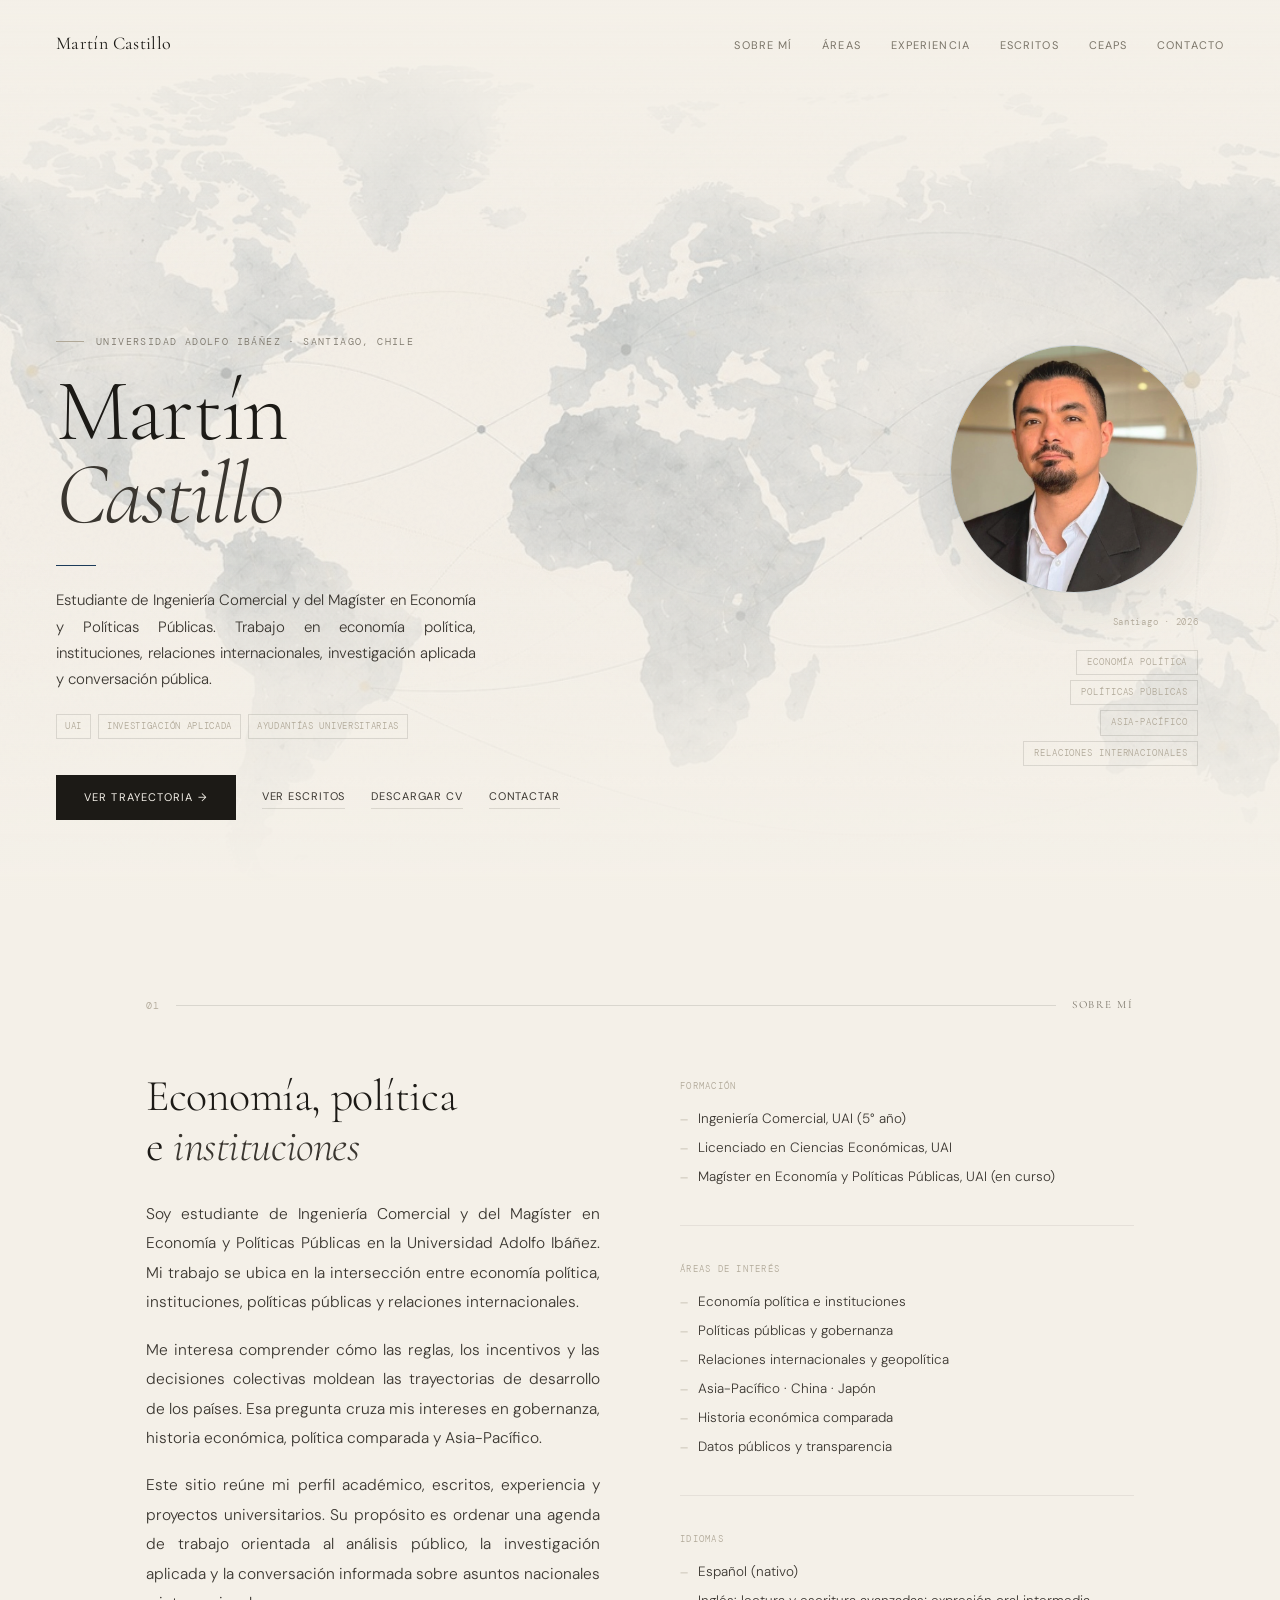
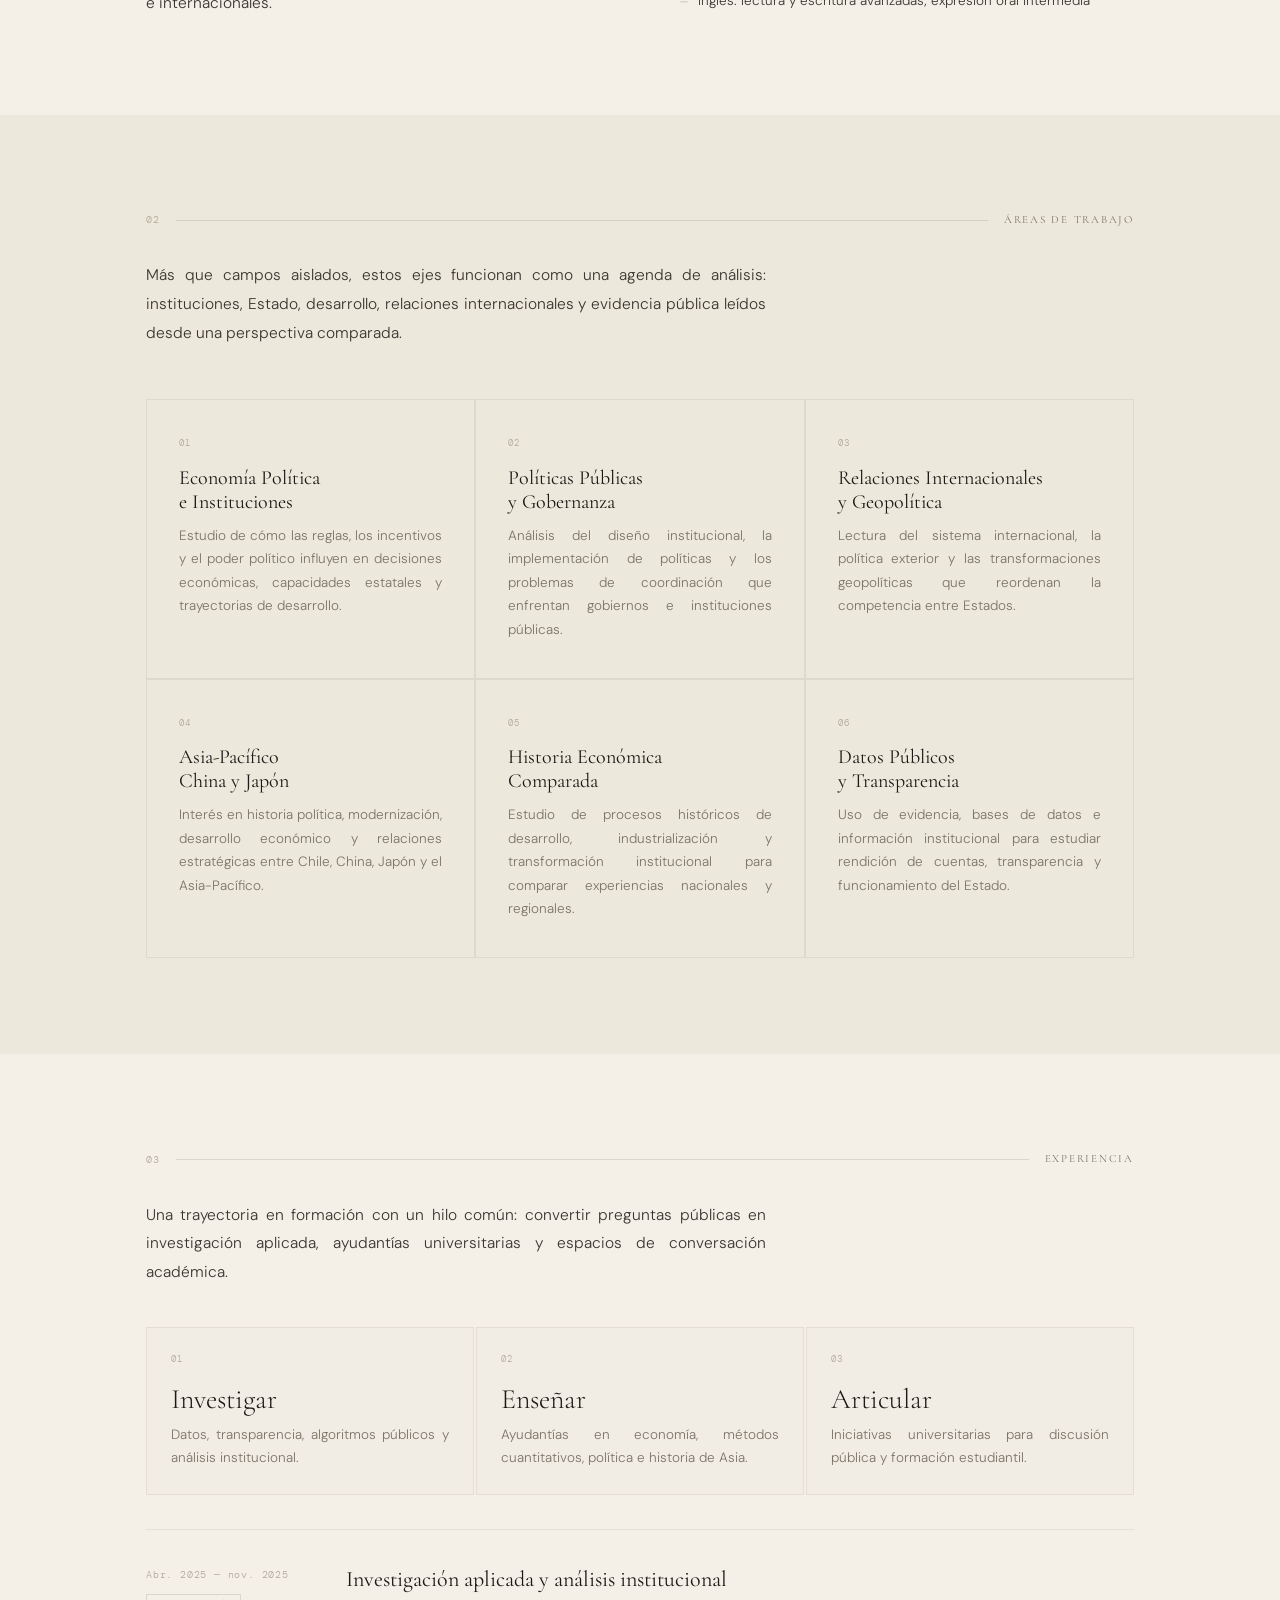
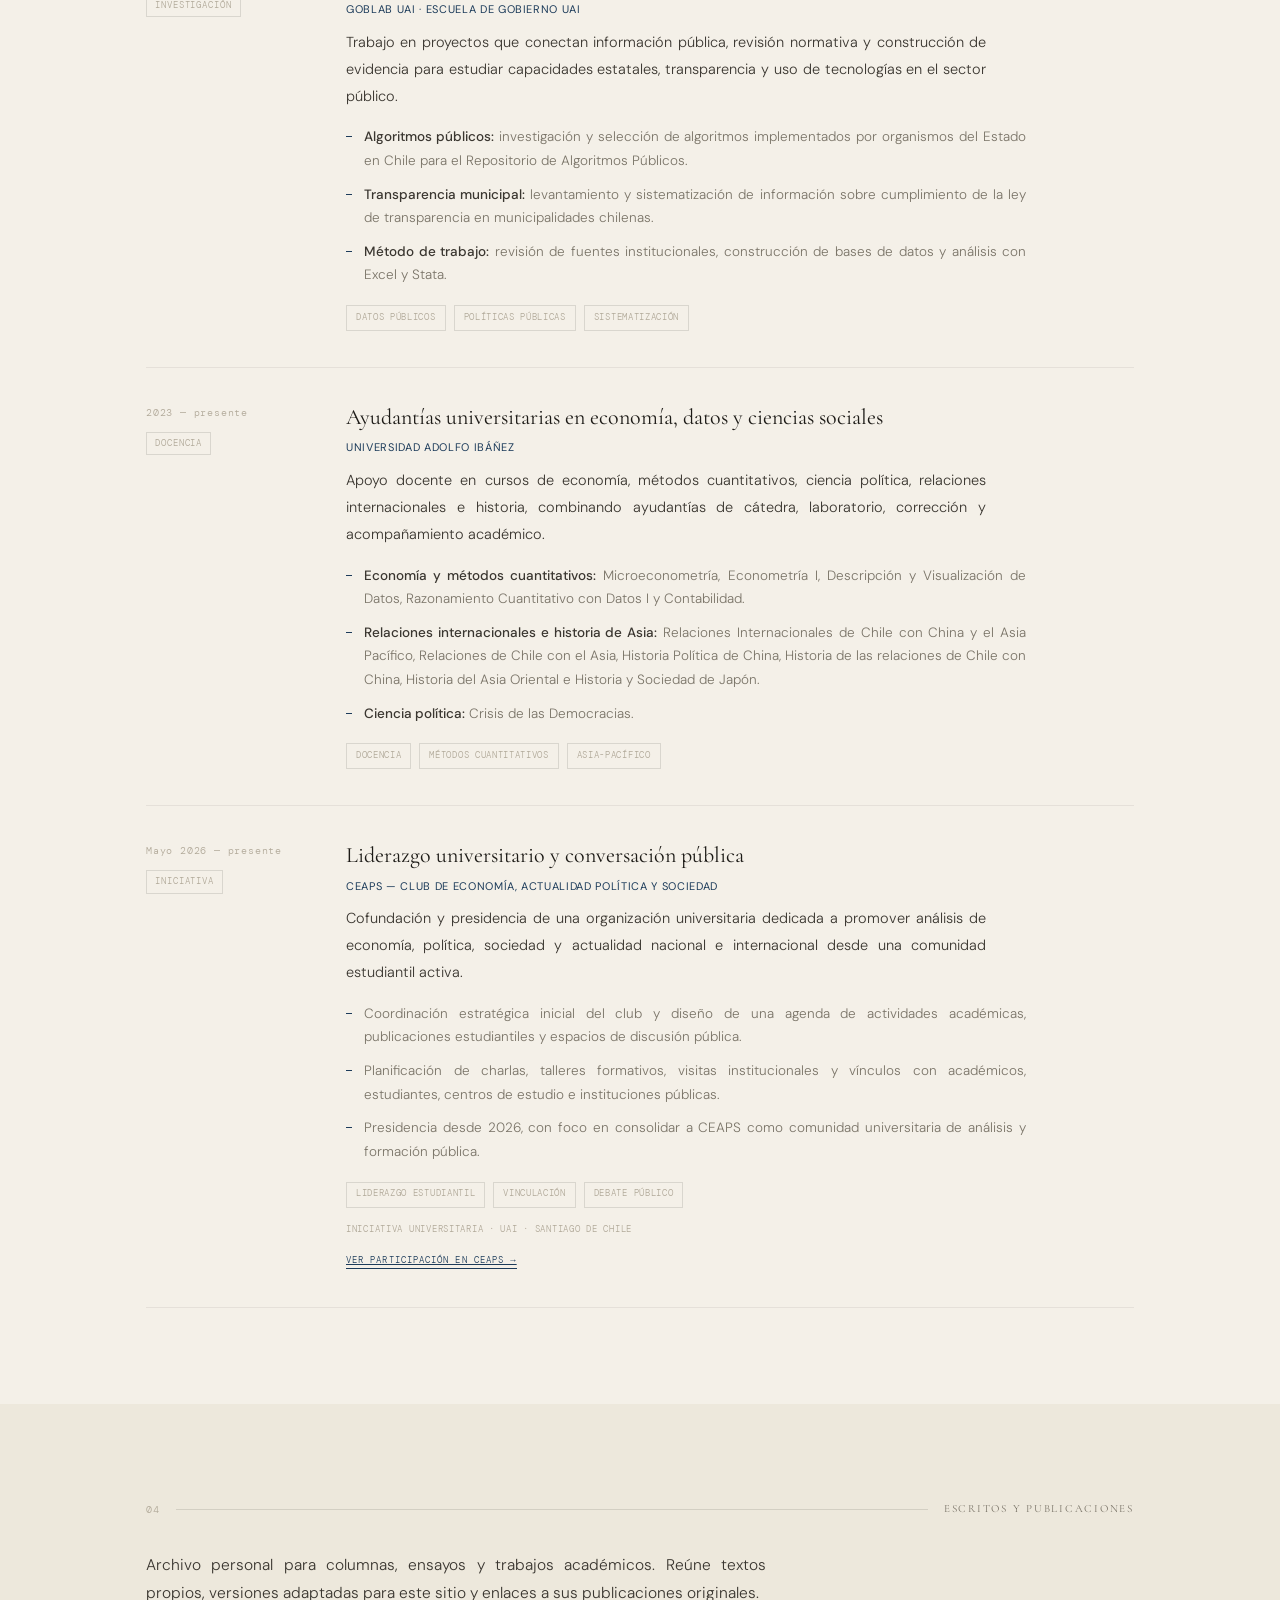
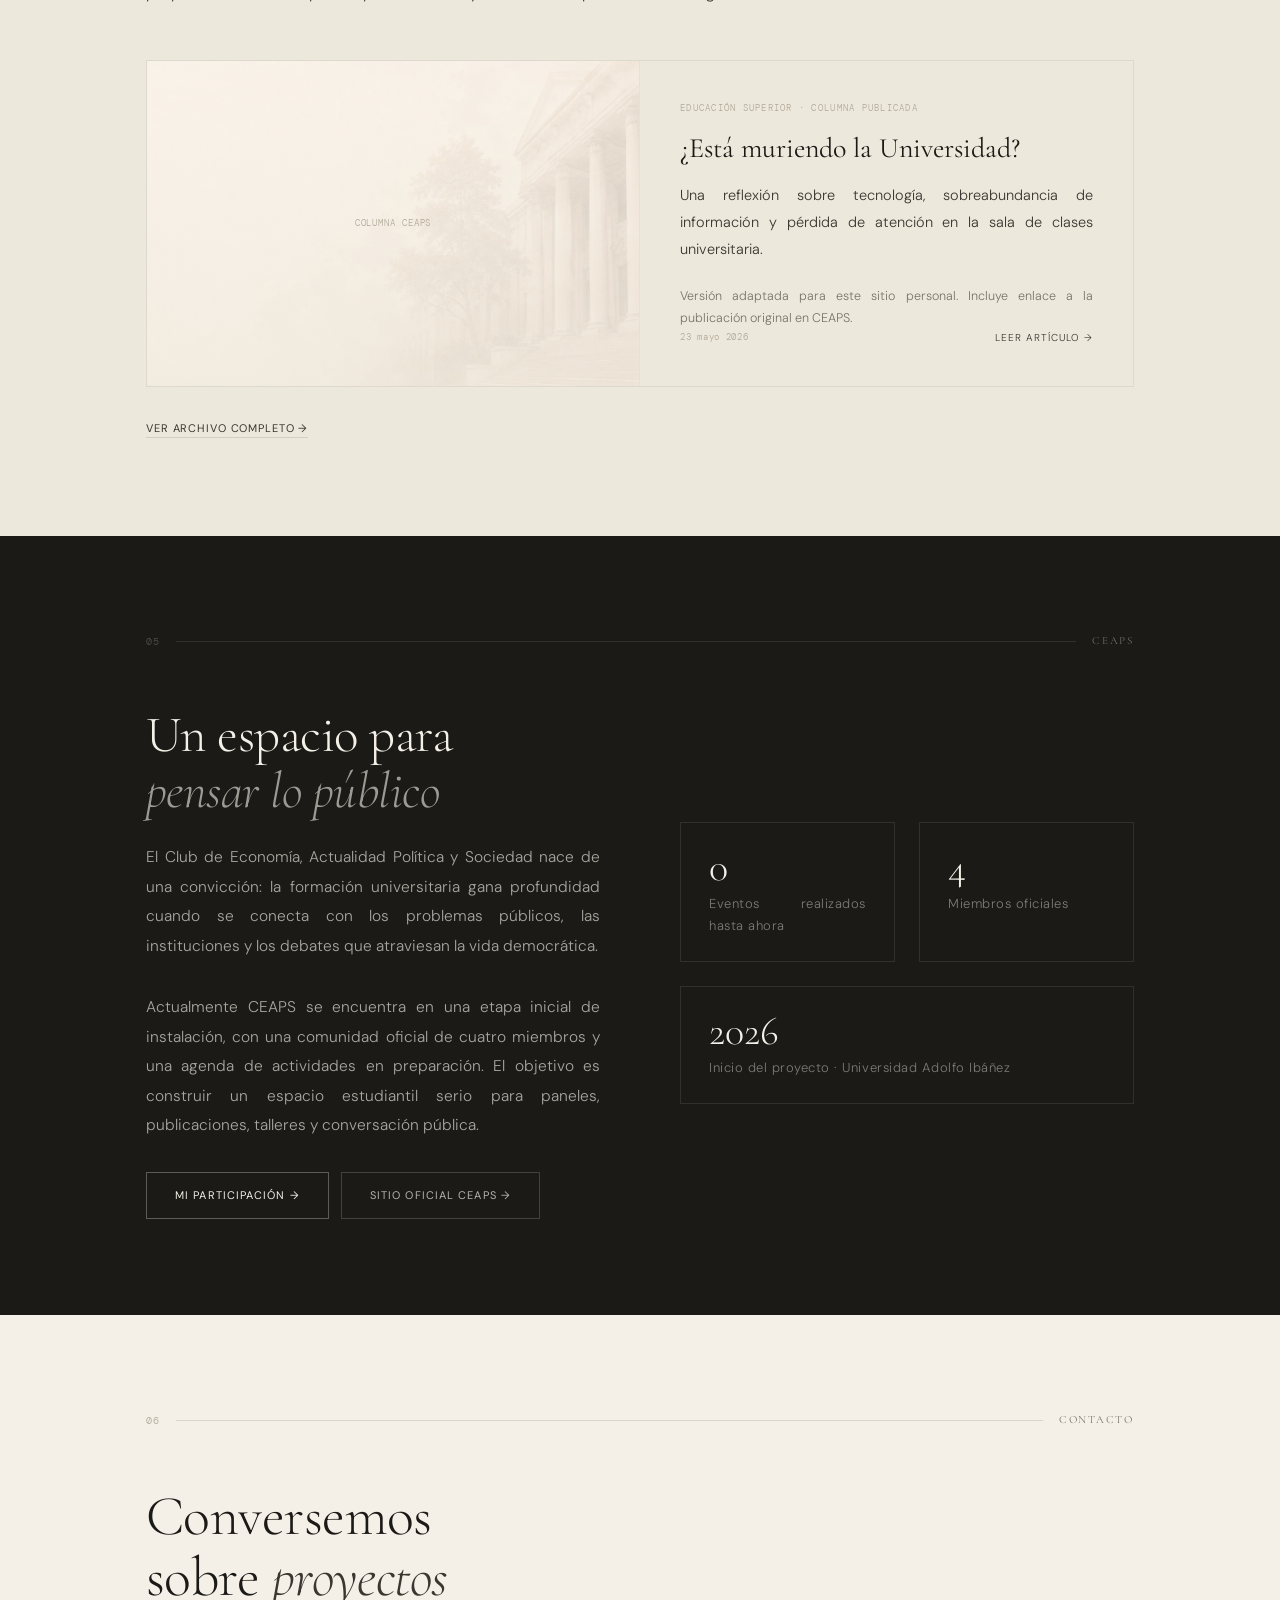
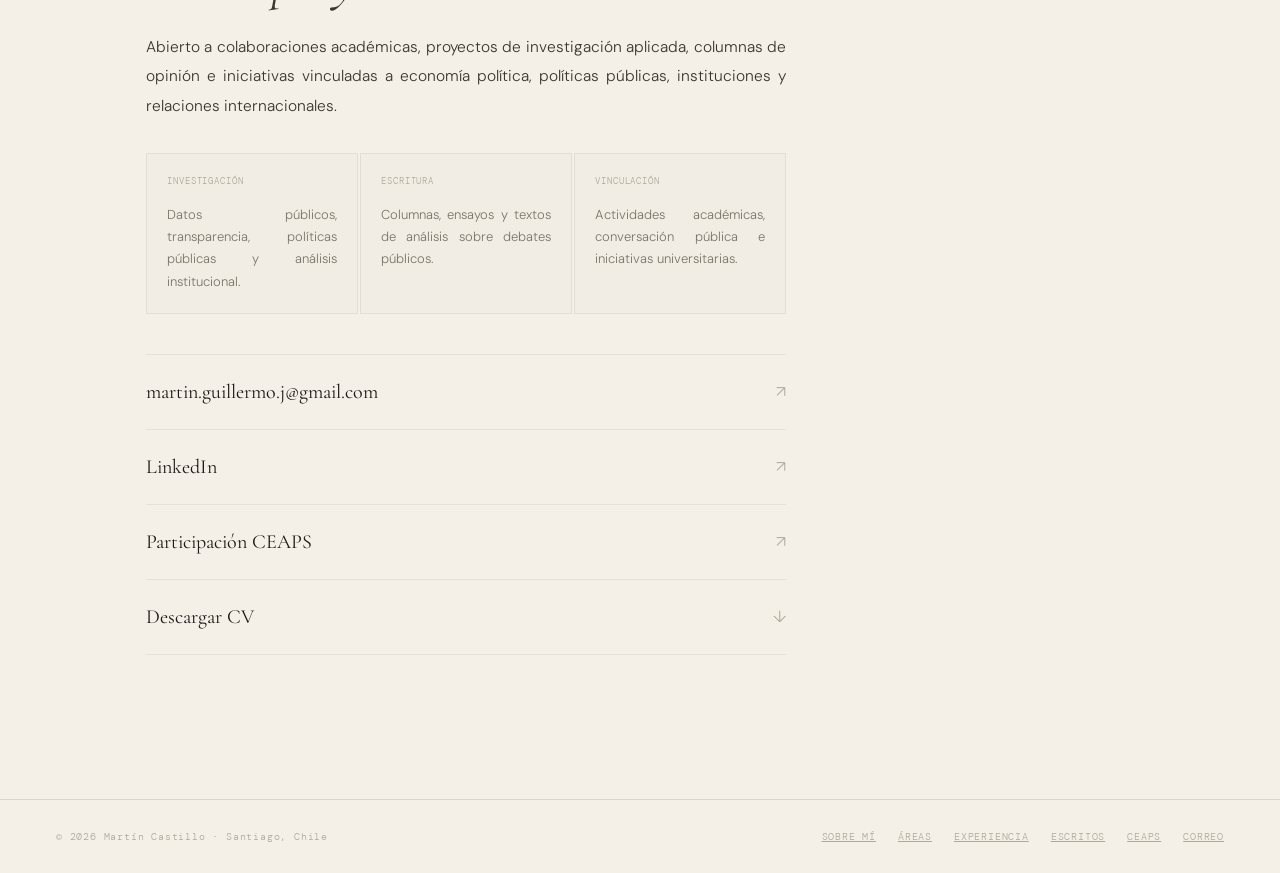
==== commit a0b092dd: "Corrige bugs iniciales y limpia placeholders" ====
--- a/index.html
+++ b/index.html
@@ -4,14 +4,14 @@
 <meta charset="UTF-8">
 <meta name="viewport" content="width=device-width, initial-scale=1.0">
 <title>Martín Castillo — Economía, Políticas Públicas & Relaciones Internacionales</title>
-<meta name="description" content="Sitio personal de Martín Castillo: economía política, políticas públicas, relaciones internacionales, investigación aplicada, docencia universitaria y CEAPS.">
+<meta name="description" content="Sitio personal de Martín Castillo: economía política, políticas públicas, relaciones internacionales, investigación aplicada, ayudantías universitarias y CEAPS.">
 <meta name="author" content="Martín Castillo Jiménez">
 <meta name="robots" content="index, follow">
 <meta name="theme-color" content="#F4F0E8">
 <meta name="color-scheme" content="light">
 <link rel="canonical" href="https://martincastilloj.github.io/">
 <meta property="og:title" content="Martín Castillo — Economía, Políticas Públicas & Relaciones Internacionales">
-<meta property="og:description" content="Economía política, políticas públicas, relaciones internacionales, investigación aplicada, docencia universitaria y escritos de Martín Castillo.">
+<meta property="og:description" content="Economía política, políticas públicas, relaciones internacionales, investigación aplicada, ayudantías universitarias y escritos de Martín Castillo.">
 <meta property="og:type" content="website">
 <meta property="og:url" content="https://martincastilloj.github.io/">
 <meta property="og:site_name" content="Martín Castillo">
@@ -140,7 +140,7 @@
       <div class="hero-snapshot" aria-label="Resumen profesional">
         <span>UAI</span>
         <span>Investigación aplicada</span>
-        <span>Docencia universitaria</span>
+        <span>Ayudantías universitarias</span>
       </div>
       <div class="hero-ctas">
         <a href="#experiencia" class="btn-primary">Ver trayectoria →</a>
@@ -289,7 +289,7 @@
 
     <p class="section-lead reveal">
       Una trayectoria en formación con un hilo común: convertir preguntas
-      públicas en investigación aplicada, docencia universitaria y espacios de
+      públicas en investigación aplicada, ayudantías universitarias y espacios de
       conversación académica.
     </p>
 
@@ -423,34 +423,6 @@
         </div>
       </div>
     </a>
-
-    <!-- Grid de publicaciones secundarias -->
-    <div class="col-grid">
-      <article class="col-card reveal is-muted">
-        <div class="col-cat">Papers</div>
-        <div class="col-title">Documentos académicos y trabajos de investigación</div>
-        <p class="col-excerpt">Espacio reservado para papers, documentos de trabajo, revisiones bibliográficas y proyectos de investigación.</p>
-        <div class="col-meta">
-          <span class="col-date">En preparación</span>
-        </div>
-      </article>
-      <article class="col-card reveal is-muted">
-        <div class="col-cat">Ensayos</div>
-        <div class="col-title">Notas de análisis y comentarios de coyuntura</div>
-        <p class="col-excerpt">Espacio para textos breves sobre economía política, relaciones internacionales, instituciones y coyuntura.</p>
-        <div class="col-meta">
-          <span class="col-date">Archivo abierto</span>
-        </div>
-      </article>
-      <article class="col-card reveal is-muted">
-        <div class="col-cat">Archivo</div>
-        <div class="col-title">Publicaciones futuras</div>
-        <p class="col-excerpt">La sección está pensada para crecer con columnas, papers y publicaciones externas enlazadas o adaptadas para este archivo personal.</p>
-        <div class="col-meta">
-          <span class="col-date">Actualizable</span>
-        </div>
-      </article>
-    </div>
 
     <div class="section-cta reveal">
       <a href="escritos/" class="btn-secondary">Ver archivo completo →</a>
--- a/assets/css/styles.css
+++ b/assets/css/styles.css
@@ -1329,11 +1329,13 @@
     transition: opacity 0.3s ease, transform 0.3s ease;
   }
   .nav-overlay-links li:first-child { border-top: 0.5px solid var(--rule-mid); }
-  .nav-overlay.open .nav-overlay-links li:nth-child(1) { opacity:1; transform:none; transition-delay:0.06s; }
-  .nav-overlay.open .nav-overlay-links li:nth-child(2) { opacity:1; transform:none; transition-delay:0.10s; }
-  .nav-overlay.open .nav-overlay-links li:nth-child(3) { opacity:1; transform:none; transition-delay:0.14s; }
-  .nav-overlay.open .nav-overlay-links li:nth-child(4) { opacity:1; transform:none; transition-delay:0.18s; }
-  .nav-overlay.open .nav-overlay-links li:nth-child(5) { opacity:1; transform:none; transition-delay:0.22s; }
+  .nav-overlay.open .nav-overlay-links li { opacity: 1; transform: none; }
+  .nav-overlay.open .nav-overlay-links li:nth-child(1) { transition-delay:0.06s; }
+  .nav-overlay.open .nav-overlay-links li:nth-child(2) { transition-delay:0.10s; }
+  .nav-overlay.open .nav-overlay-links li:nth-child(3) { transition-delay:0.14s; }
+  .nav-overlay.open .nav-overlay-links li:nth-child(4) { transition-delay:0.18s; }
+  .nav-overlay.open .nav-overlay-links li:nth-child(5) { transition-delay:0.22s; }
+  .nav-overlay.open .nav-overlay-links li:nth-child(6) { transition-delay:0.26s; }
   .nav-overlay-links a {
     display: block;
     font-family: var(--f-serif);
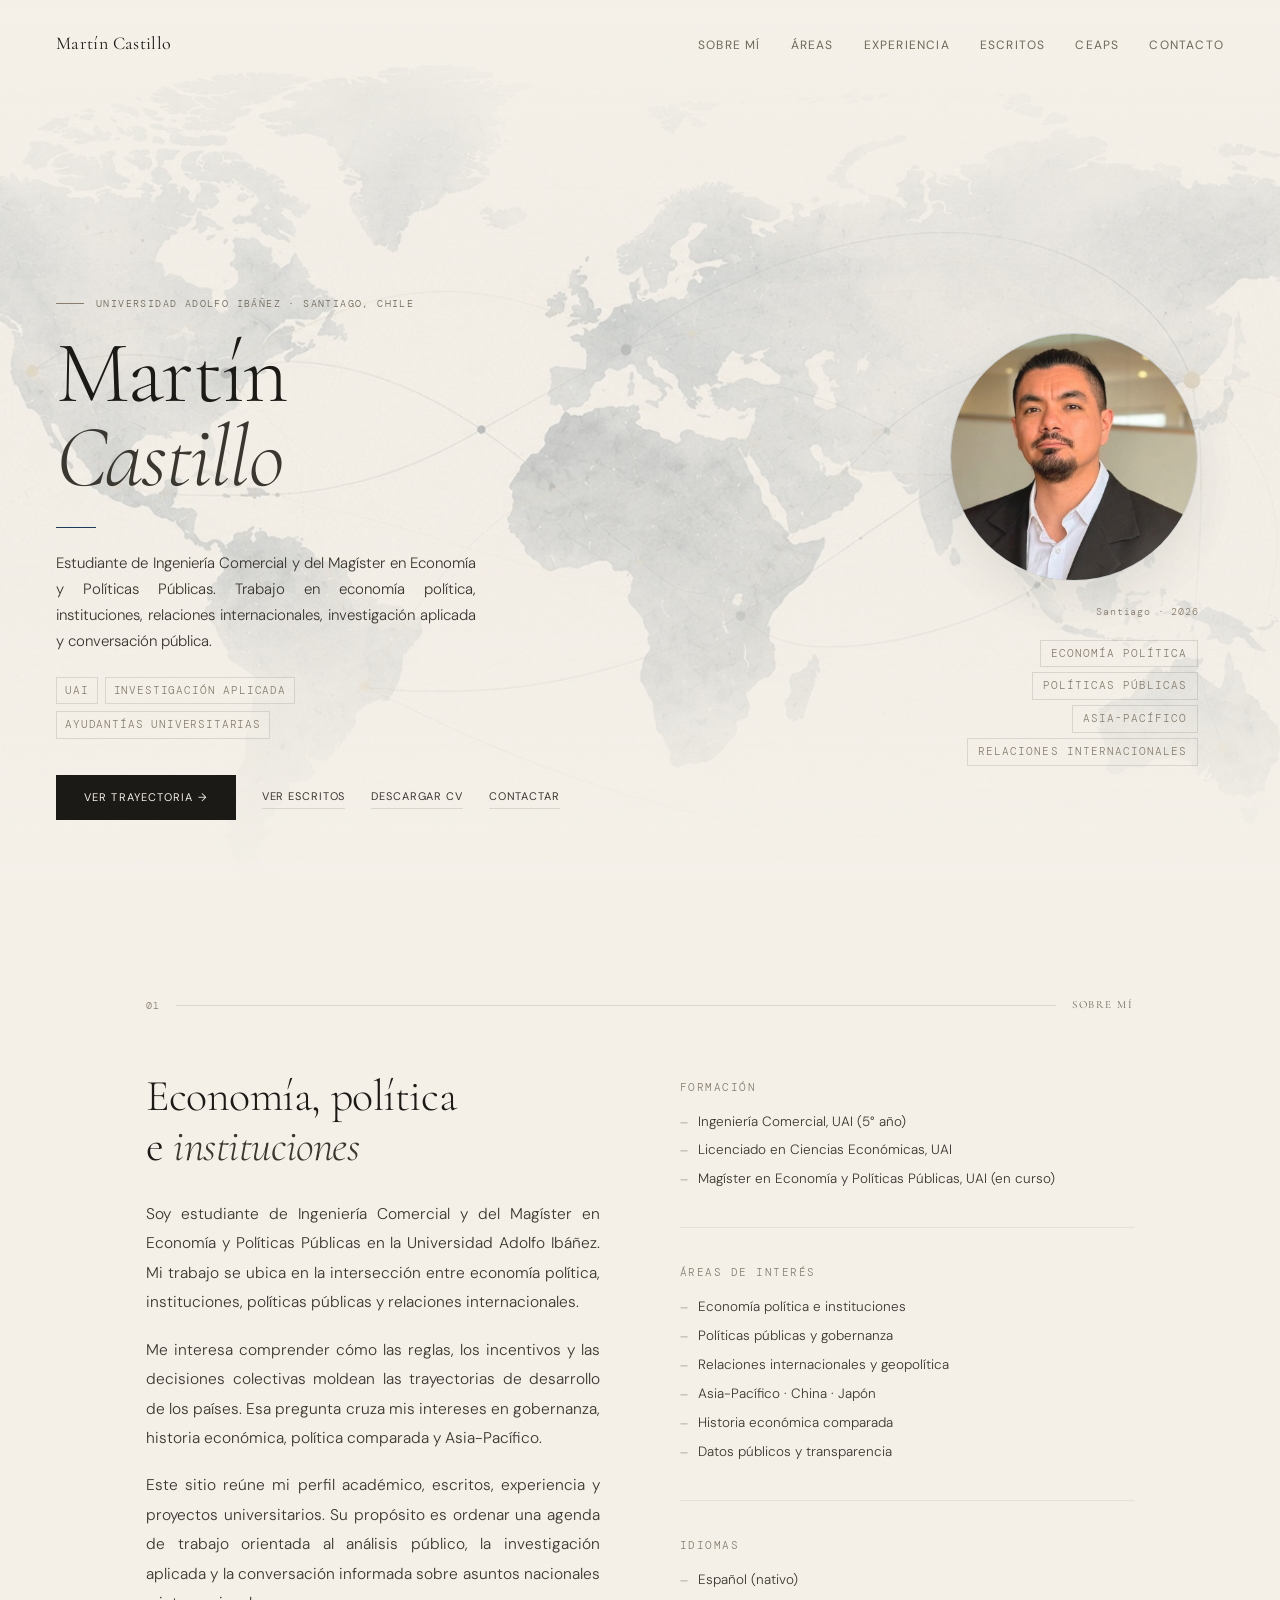
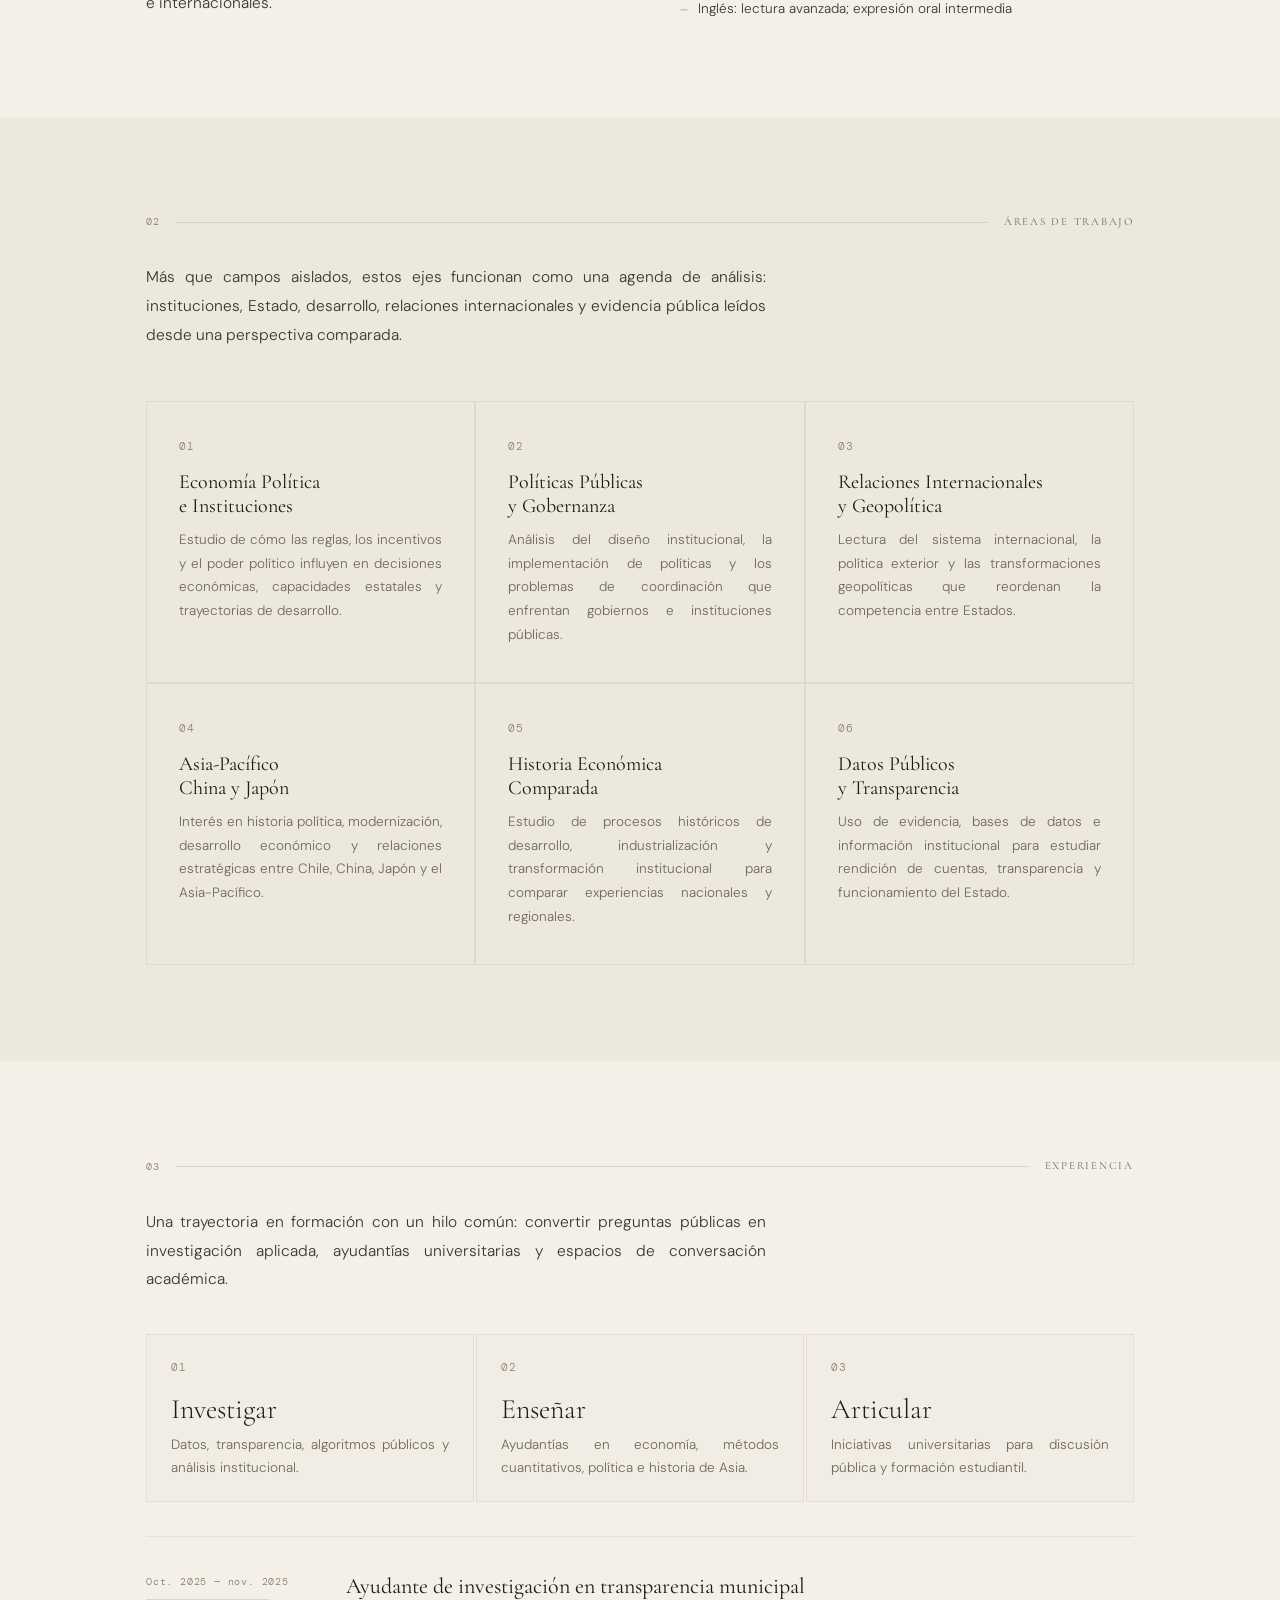
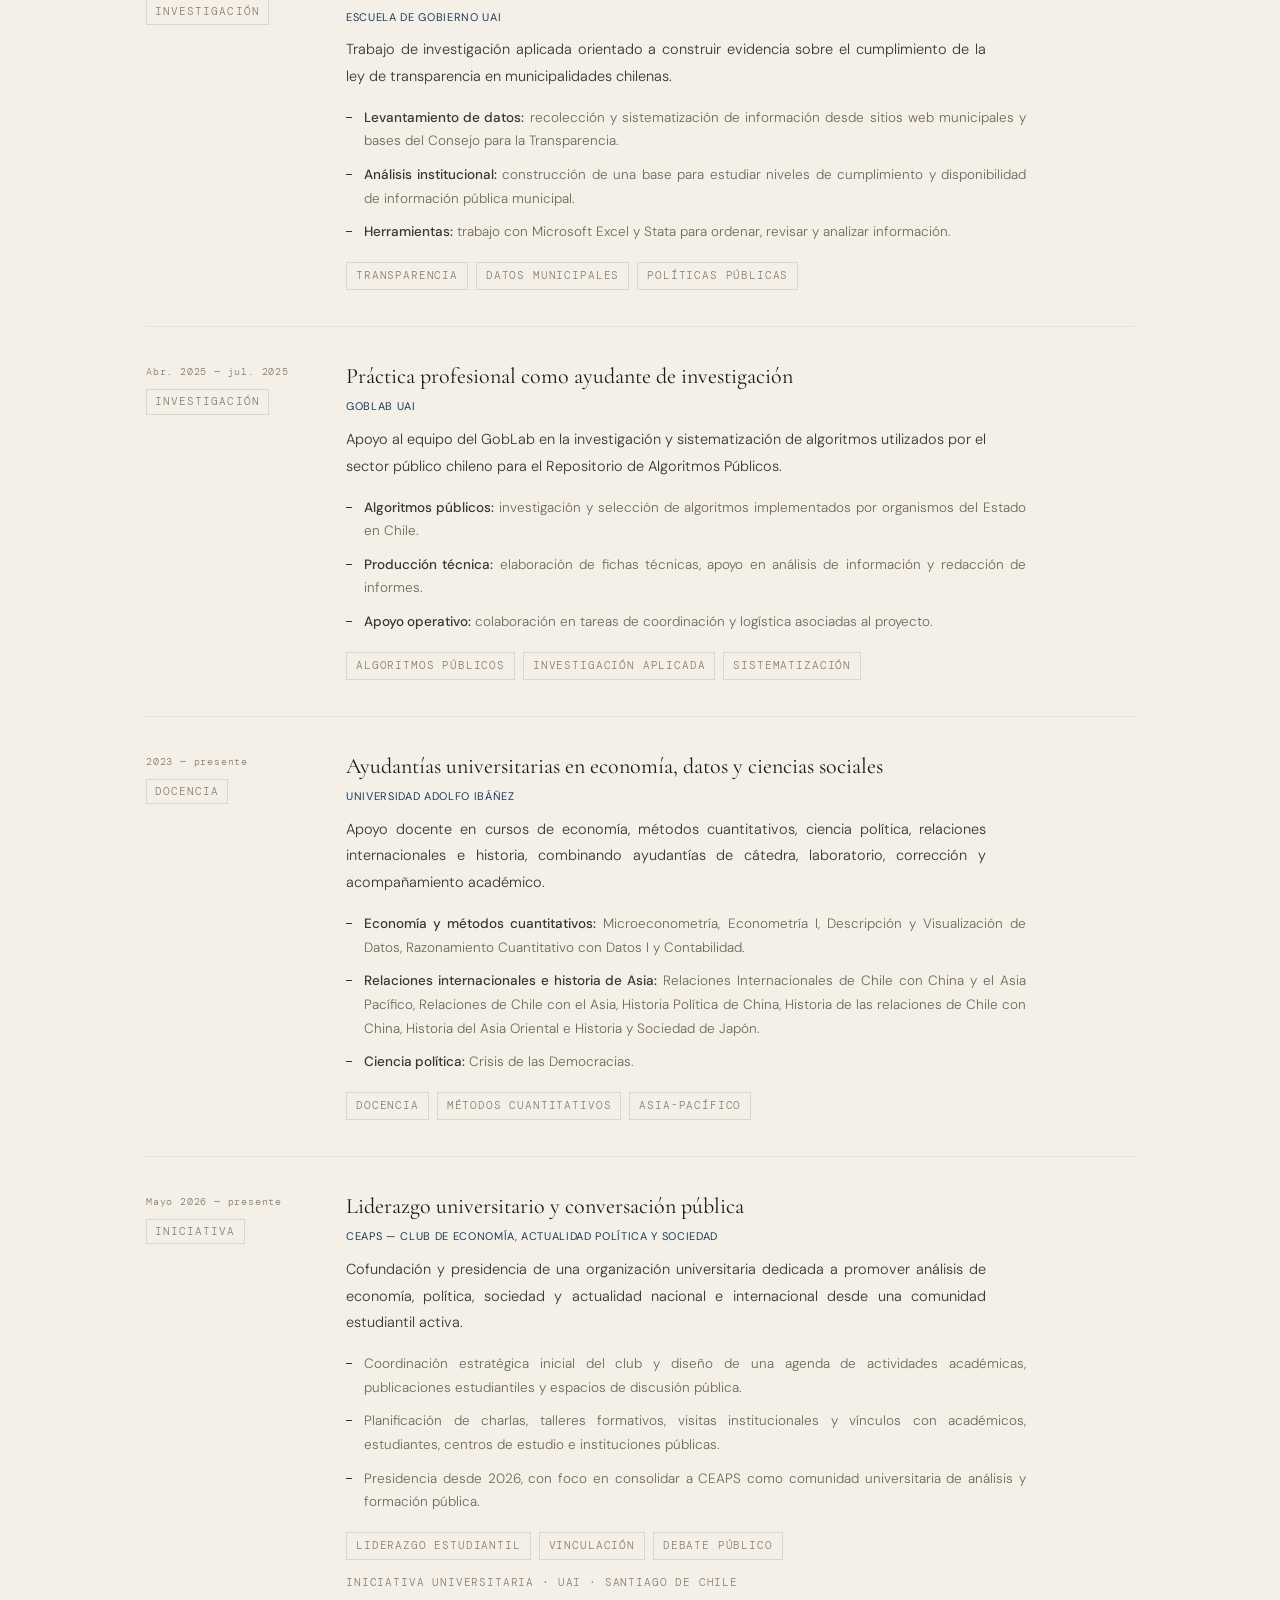
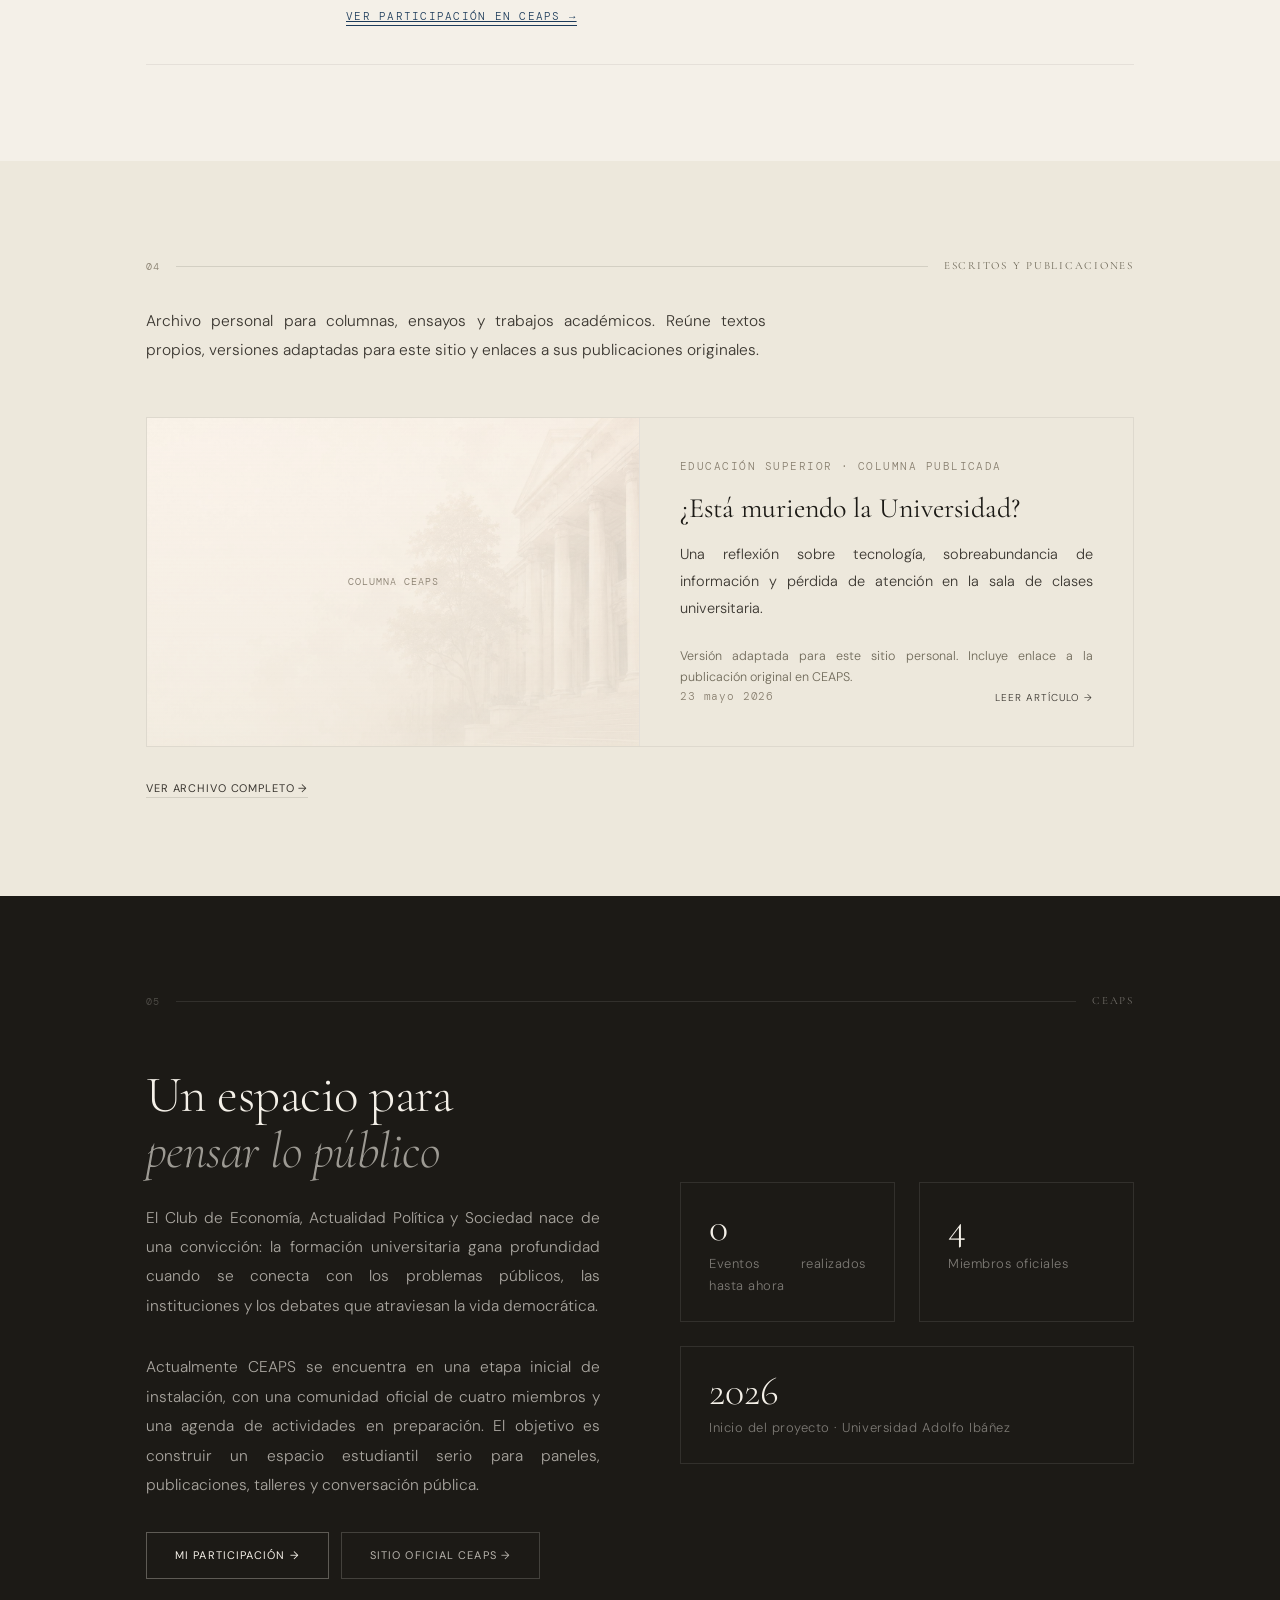
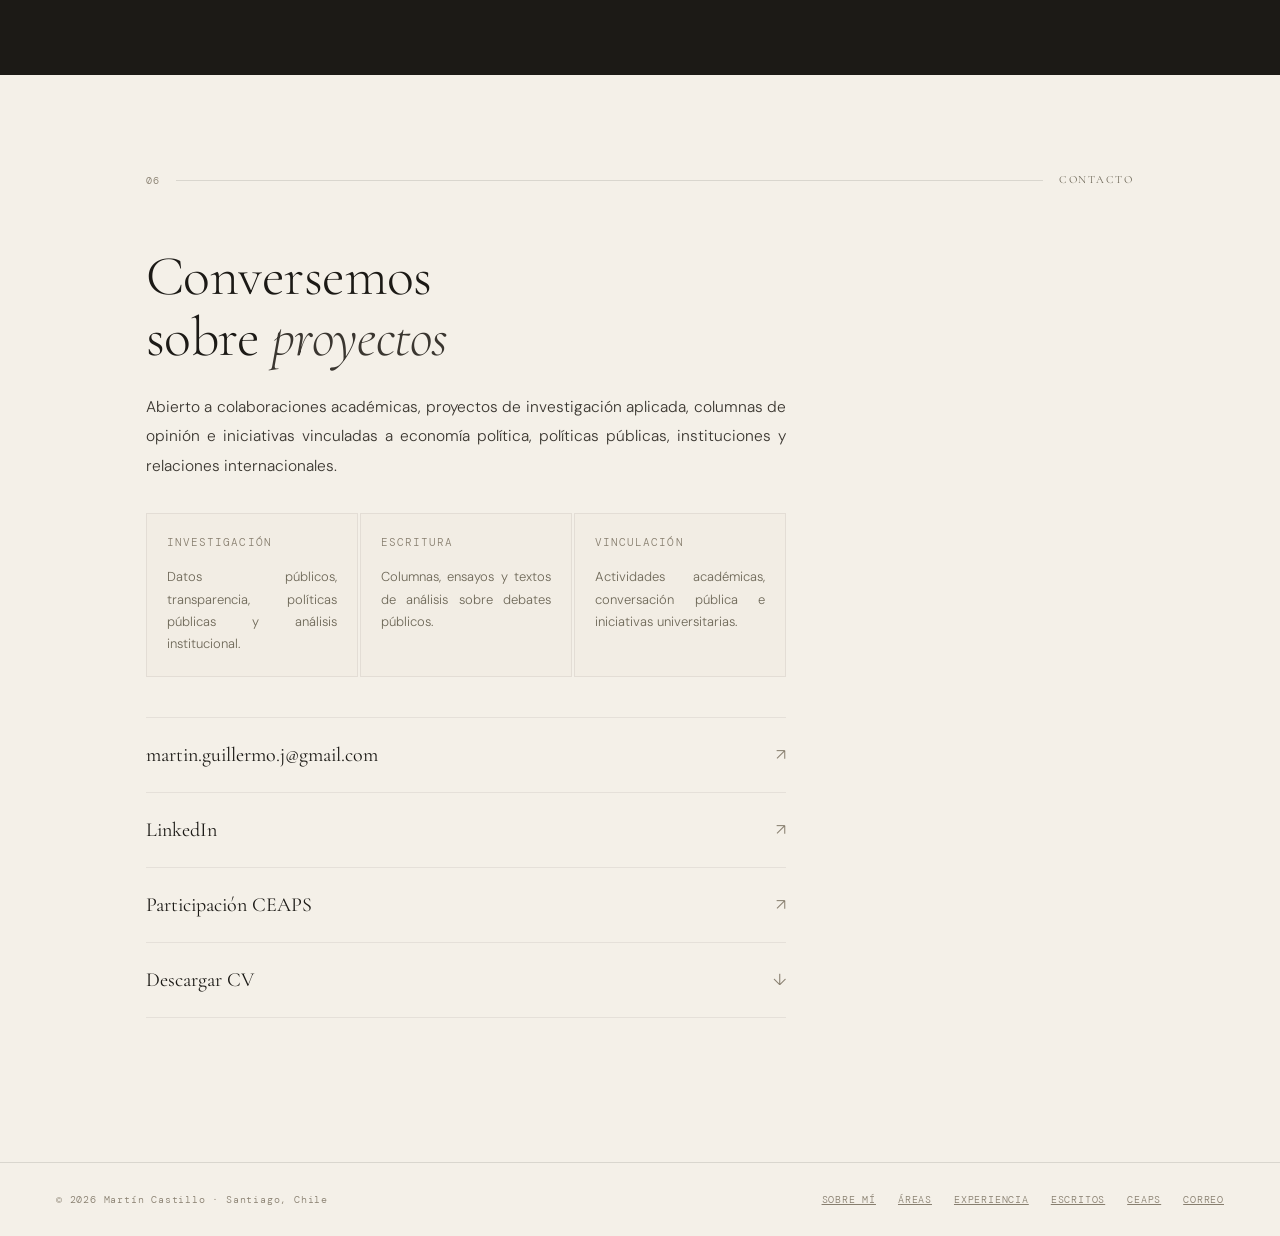
==== commit d1604b8a: "Separa experiencias aplicadas y ajusta idiomas" ====
--- a/index.html
+++ b/index.html
@@ -220,7 +220,7 @@
           <div class="aside-label">Idiomas</div>
           <ul class="aside-list">
             <li>Español (nativo)</li>
-            <li>Inglés: lectura y escritura avanzadas; expresión oral intermedia</li>
+            <li>Inglés: lectura avanzada; expresión oral intermedia</li>
           </ul>
         </div>
       </div>
@@ -315,21 +315,43 @@
 
       <div class="exp-item reveal">
         <div class="exp-meta">
-          <div class="exp-year">Abr. 2025 — nov. 2025</div>
+          <div class="exp-year">Oct. 2025 — nov. 2025</div>
           <div class="exp-tag">Investigación</div>
         </div>
         <div class="exp-body">
-          <div class="exp-title">Investigación aplicada y análisis institucional</div>
-          <div class="exp-org">GobLab UAI · Escuela de Gobierno UAI</div>
-          <p class="exp-desc">Trabajo en proyectos que conectan información pública, revisión normativa y construcción de evidencia para estudiar capacidades estatales, transparencia y uso de tecnologías en el sector público.</p>
+          <div class="exp-title">Ayudante de investigación en transparencia municipal</div>
+          <div class="exp-org">Escuela de Gobierno UAI</div>
+          <p class="exp-desc">Trabajo de investigación aplicada orientado a construir evidencia sobre el cumplimiento de la ley de transparencia en municipalidades chilenas.</p>
           <ul class="exp-highlights">
-            <li><strong>Algoritmos públicos:</strong> investigación y selección de algoritmos implementados por organismos del Estado en Chile para el Repositorio de Algoritmos Públicos.</li>
-            <li><strong>Transparencia municipal:</strong> levantamiento y sistematización de información sobre cumplimiento de la ley de transparencia en municipalidades chilenas.</li>
-            <li><strong>Método de trabajo:</strong> revisión de fuentes institucionales, construcción de bases de datos y análisis con Excel y Stata.</li>
+            <li><strong>Levantamiento de datos:</strong> recolección y sistematización de información desde sitios web municipales y bases del Consejo para la Transparencia.</li>
+            <li><strong>Análisis institucional:</strong> construcción de una base para estudiar niveles de cumplimiento y disponibilidad de información pública municipal.</li>
+            <li><strong>Herramientas:</strong> trabajo con Microsoft Excel y Stata para ordenar, revisar y analizar información.</li>
           </ul>
           <div class="exp-impact">
-            <span>Datos públicos</span>
+            <span>Transparencia</span>
+            <span>Datos municipales</span>
             <span>Políticas públicas</span>
+          </div>
+        </div>
+      </div>
+
+      <div class="exp-item reveal">
+        <div class="exp-meta">
+          <div class="exp-year">Abr. 2025 — jul. 2025</div>
+          <div class="exp-tag">Investigación</div>
+        </div>
+        <div class="exp-body">
+          <div class="exp-title">Práctica profesional como ayudante de investigación</div>
+          <div class="exp-org">GobLab UAI</div>
+          <p class="exp-desc">Apoyo al equipo del GobLab en la investigación y sistematización de algoritmos utilizados por el sector público chileno para el Repositorio de Algoritmos Públicos.</p>
+          <ul class="exp-highlights">
+            <li><strong>Algoritmos públicos:</strong> investigación y selección de algoritmos implementados por organismos del Estado en Chile.</li>
+            <li><strong>Producción técnica:</strong> elaboración de fichas técnicas, apoyo en análisis de información y redacción de informes.</li>
+            <li><strong>Apoyo operativo:</strong> colaboración en tareas de coordinación y logística asociadas al proyecto.</li>
+          </ul>
+          <div class="exp-impact">
+            <span>Algoritmos públicos</span>
+            <span>Investigación aplicada</span>
             <span>Sistematización</span>
           </div>
         </div>
--- a/assets/css/styles.css
+++ b/assets/css/styles.css
@@ -6,8 +6,8 @@
     --cream-mid: #EDE8DC;
     --ink:       #1C1A16;
     --ink-mid:   #3A3630;
-    --ink-light: #7A7468;
-    --ink-faint: #B0A898;
+    --ink-light: #6E6858;
+    --ink-faint: #877E6E;
     --accent:    #1C3B5A;
     --rule:      rgba(28,26,22,0.12);
     --rule-mid:  rgba(28,26,22,0.07);
@@ -133,7 +133,7 @@
   }
 
   .nav-links a {
-    font-size: 11px;
+    font-size: 12px;
     font-weight: 400;
     letter-spacing: 0.1em;
     text-transform: uppercase;
@@ -279,7 +279,7 @@
     border: 0.5px solid var(--rule);
     background: rgba(244,240,232,0.34);
     font-family: var(--f-mono);
-    font-size: 8.5px;
+    font-size: 10.5px;
     letter-spacing: 0.08em;
     text-transform: uppercase;
     color: var(--ink-faint);
@@ -374,7 +374,7 @@
 
   .hero-photo-placeholder span {
     font-family: var(--f-mono);
-    font-size: 9px;
+    font-size: 10px;
     color: var(--ink-faint);
     letter-spacing: 0.1em;
     text-transform: uppercase;
@@ -382,7 +382,7 @@
 
   .hero-photo-caption {
     font-family: var(--f-mono);
-    font-size: 9px;
+    font-size: 10px;
     color: var(--ink-faint);
     letter-spacing: 0.08em;
     text-align: right;
@@ -398,7 +398,7 @@
 
   .hero-tag {
     font-family: var(--f-mono);
-    font-size: 9px;
+    font-size: 10.5px;
     font-weight: 300;
     color: var(--ink-faint);
     letter-spacing: 0.1em;
@@ -507,7 +507,7 @@
 
   .aside-label {
     font-family: var(--f-mono);
-    font-size: 9px;
+    font-size: 10.5px;
     letter-spacing: 0.14em;
     text-transform: uppercase;
     color: var(--ink-faint);
@@ -560,7 +560,7 @@
 
   .area-num {
     font-family: var(--f-mono);
-    font-size: 9px;
+    font-size: 10.5px;
     color: var(--ink-faint);
     letter-spacing: 0.1em;
     margin-bottom: 14px;
@@ -603,7 +603,7 @@
     display: block;
     margin-bottom: 18px;
     font-family: var(--f-mono);
-    font-size: 9px;
+    font-size: 10.5px;
     letter-spacing: 0.1em;
     color: var(--ink-faint);
   }
@@ -656,7 +656,7 @@
 
   .exp-tag {
     font-family: var(--f-mono);
-    font-size: 9px;
+    font-size: 10.5px;
     color: var(--ink-faint);
     letter-spacing: 0.1em;
     text-transform: uppercase;
@@ -739,7 +739,7 @@
     padding: 4px 9px;
     border: 0.5px solid var(--rule);
     font-family: var(--f-mono);
-    font-size: 8.5px;
+    font-size: 10.5px;
     letter-spacing: 0.08em;
     text-transform: uppercase;
     color: var(--ink-faint);
@@ -748,7 +748,7 @@
   .exp-note {
     margin-top: 14px;
     font-family: var(--f-mono);
-    font-size: 9px;
+    font-size: 10.5px;
     color: var(--ink-faint);
     letter-spacing: 0.08em;
     text-transform: uppercase;
@@ -758,7 +758,7 @@
     display: inline-flex;
     margin-top: 16px;
     font-family: var(--f-mono);
-    font-size: 9px;
+    font-size: 10.5px;
     letter-spacing: 0.12em;
     text-transform: uppercase;
     color: var(--accent);
@@ -809,7 +809,7 @@
 
   .col-featured-img-placeholder span {
     font-family: var(--f-mono);
-    font-size: 9px;
+    font-size: 10px;
     color: var(--ink-faint);
     letter-spacing: 0.1em;
     text-transform: uppercase;
@@ -824,7 +824,7 @@
 
   .col-cat {
     font-family: var(--f-mono);
-    font-size: 9px;
+    font-size: 10.5px;
     letter-spacing: 0.14em;
     text-transform: uppercase;
     color: var(--ink-faint);
@@ -857,7 +857,7 @@
 
   .col-date {
     font-family: var(--f-mono);
-    font-size: 9px;
+    font-size: 10.5px;
     color: var(--ink-faint);
     letter-spacing: 0.08em;
   }
@@ -1069,7 +1069,7 @@
     display: block;
     margin-bottom: 14px;
     font-family: var(--f-mono);
-    font-size: 9px;
+    font-size: 10.5px;
     letter-spacing: 0.1em;
     text-transform: uppercase;
     color: var(--ink-faint);
@@ -1350,7 +1350,7 @@
   .nav-overlay-note {
     margin-top: 36px;
     font-family: var(--f-mono);
-    font-size: 9px;
+    font-size: 10.5px;
     letter-spacing: 0.12em;
     text-transform: uppercase;
     color: var(--ink-faint);
@@ -1479,7 +1479,7 @@
     }
     .hero-content { padding: 0 16px 48px; }
     .hero-eyebrow {
-      font-size: 8.5px;
+      font-size: 10px;
       line-height: 1.5;
       margin-bottom: 16px;
     }
@@ -1498,7 +1498,7 @@
     }
     .hero-snapshot span {
       min-height: 24px;
-      font-size: 8px;
+      font-size: 10px;
     }
     .hero-ctas {
       display: grid;
@@ -1574,7 +1574,7 @@
     }
     .exp-impact span {
       min-height: 25px;
-      font-size: 8px;
+      font-size: 10px;
     }
 
     .ceaps-stats-row { grid-template-columns: 1fr; }
@@ -1621,6 +1621,23 @@
       gap: 10px 16px;
     }
 
+    .section-lead,
+    .sobre-text p,
+    .area-desc,
+    .exp-overview-item p,
+    .exp-desc,
+    .exp-highlights li,
+    .col-excerpt,
+    .col-source,
+    .ceaps-left p,
+    .ceaps-stat-label,
+    .contact-inner p,
+    .contact-focus-item p,
+    .not-found-inner p {
+      text-align: left;
+      text-align-last: auto;
+    }
+
     .nav-overlay { padding: 70px 20px 40px; }
     .nav-overlay-links a { font-size: 30px; padding: 15px 0; }
   }
@@ -1638,7 +1655,7 @@
       height: 104px;
     }
     .hero-photo-caption {
-      font-size: 8px;
+      font-size: 10px;
     }
 
     .section-inner { padding: 48px 16px; }
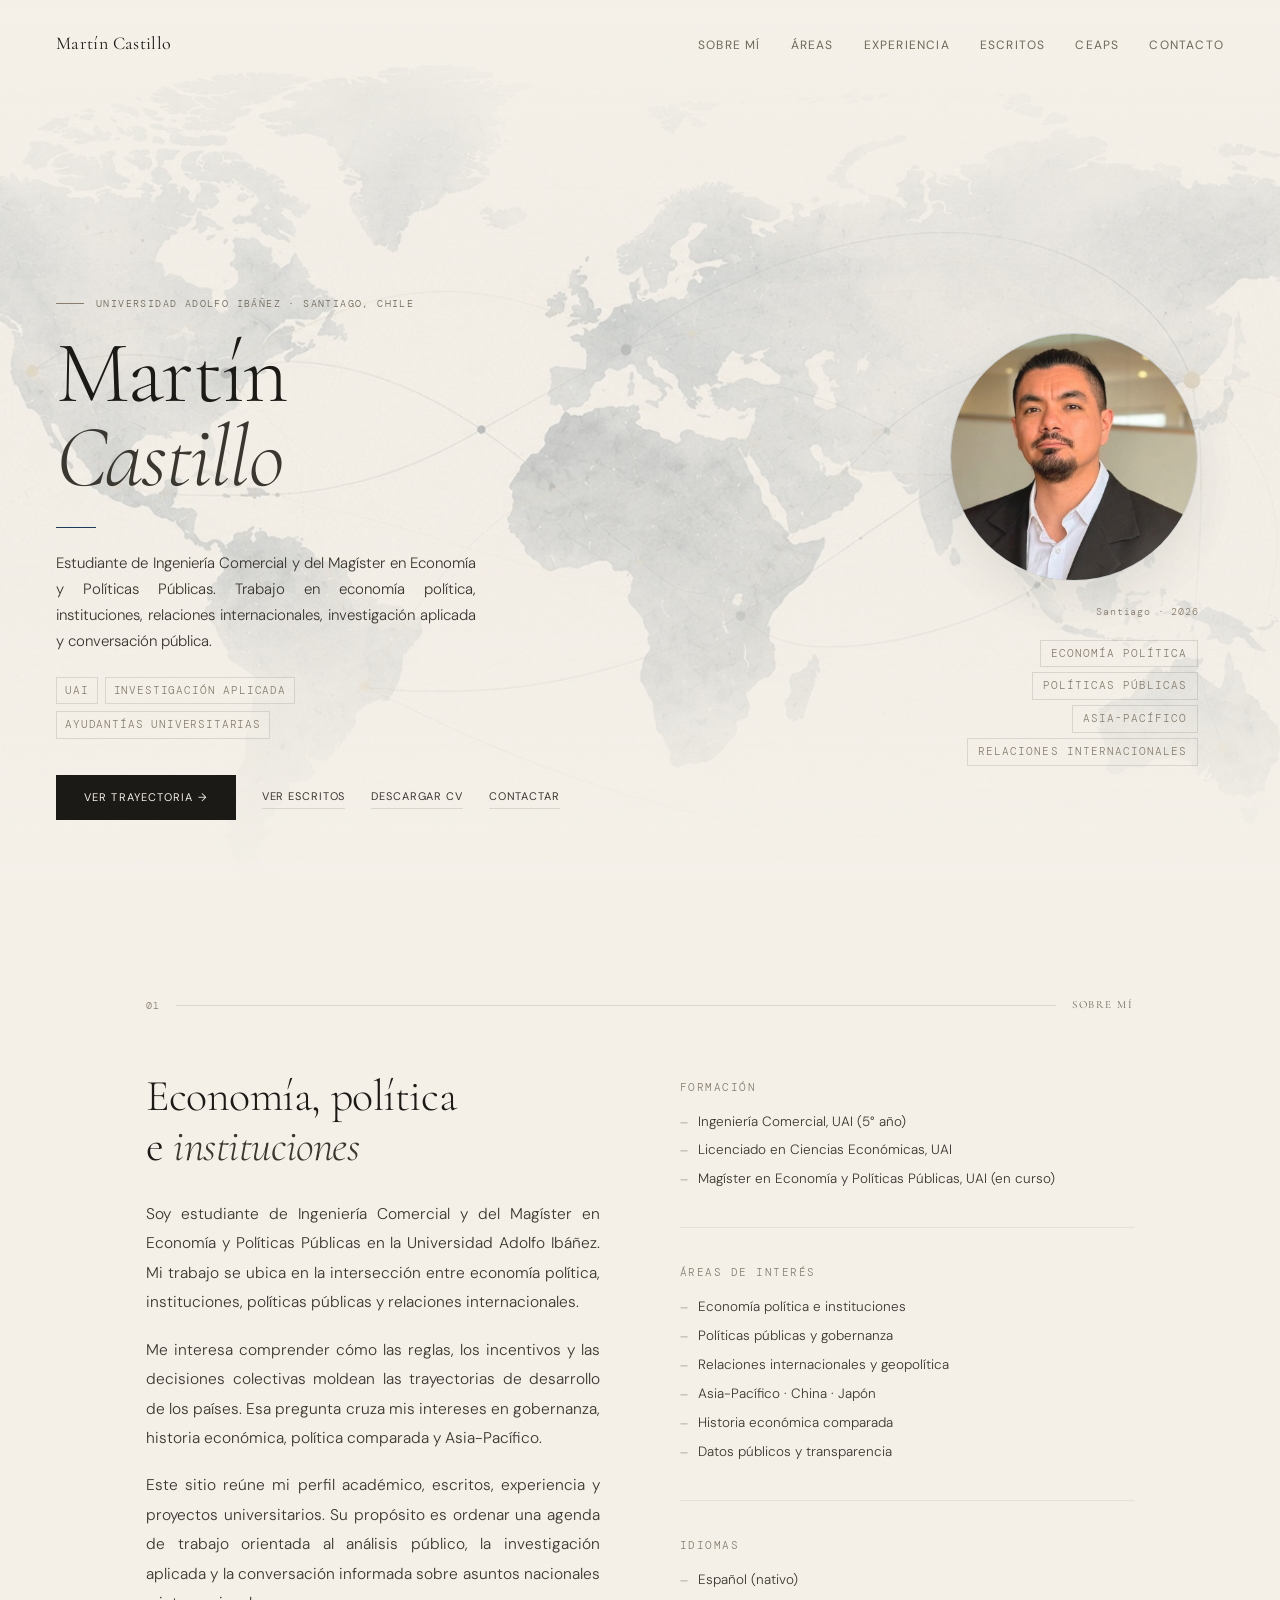
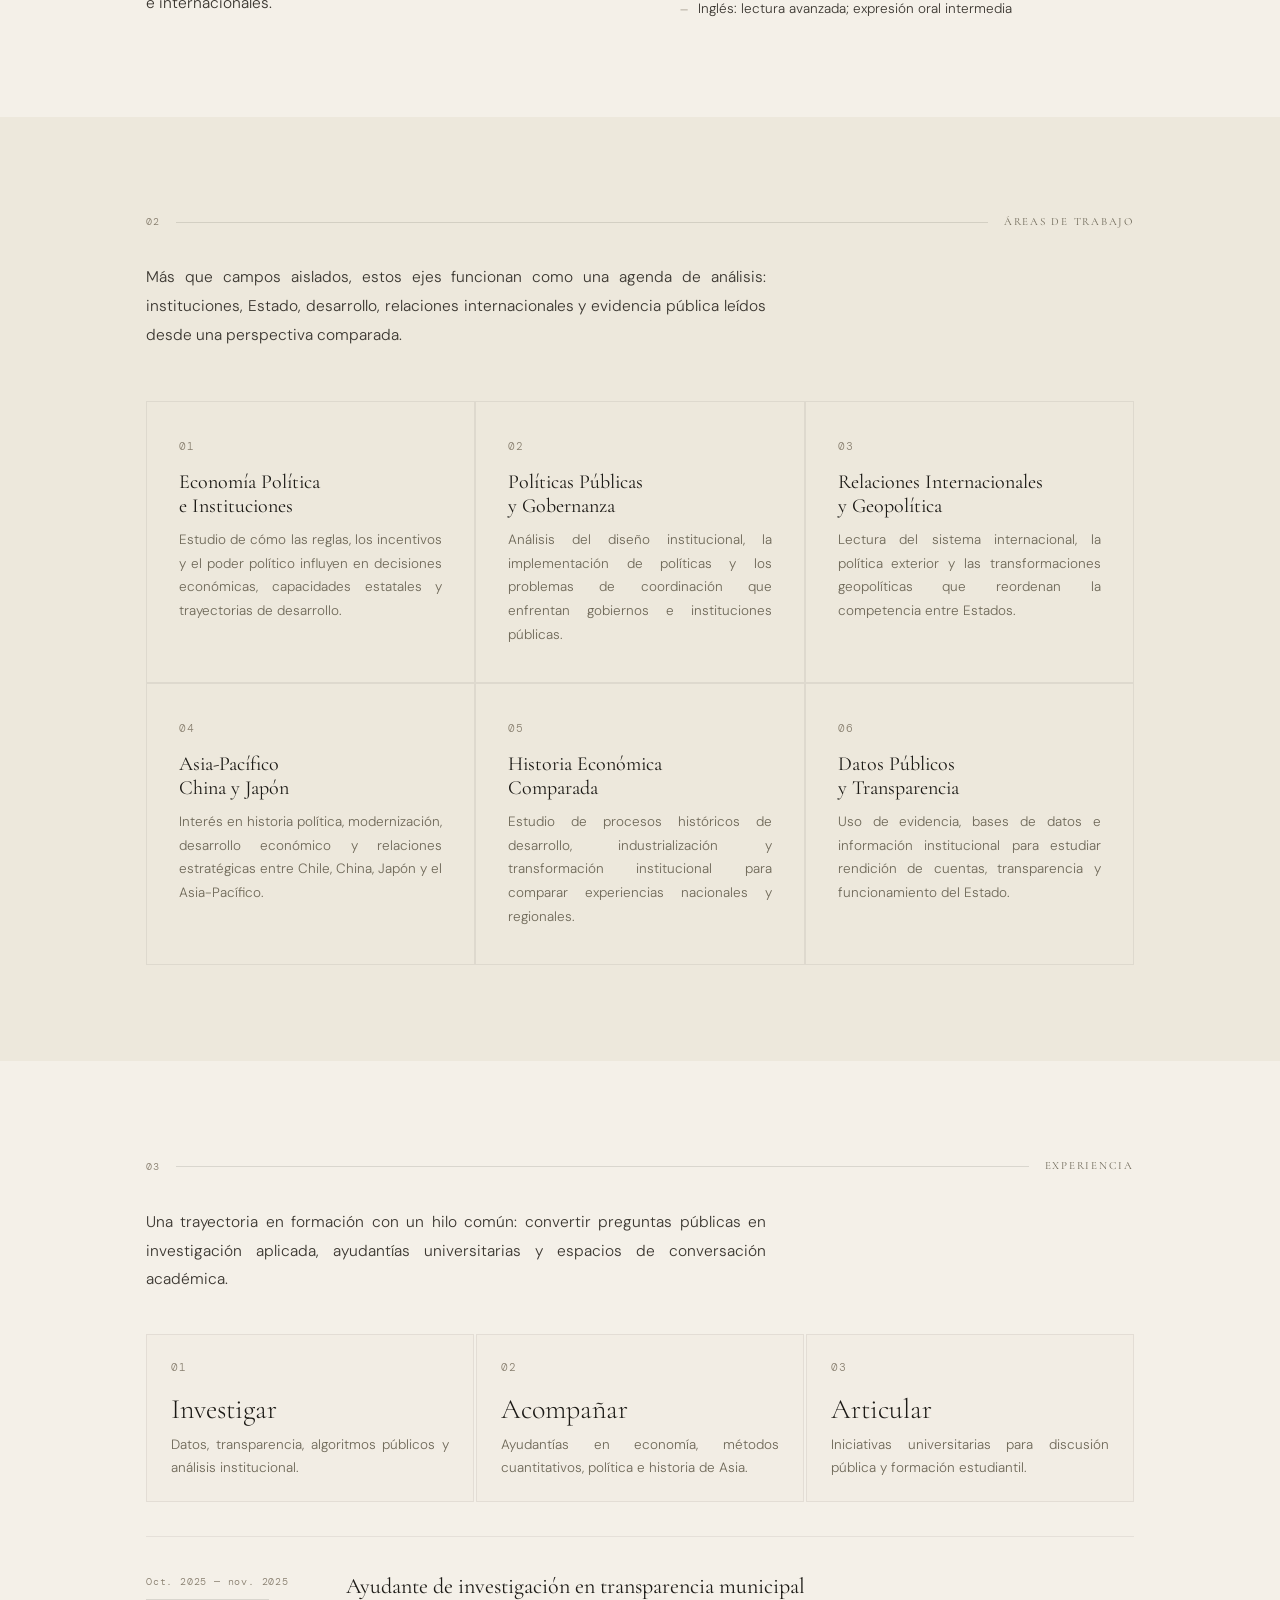
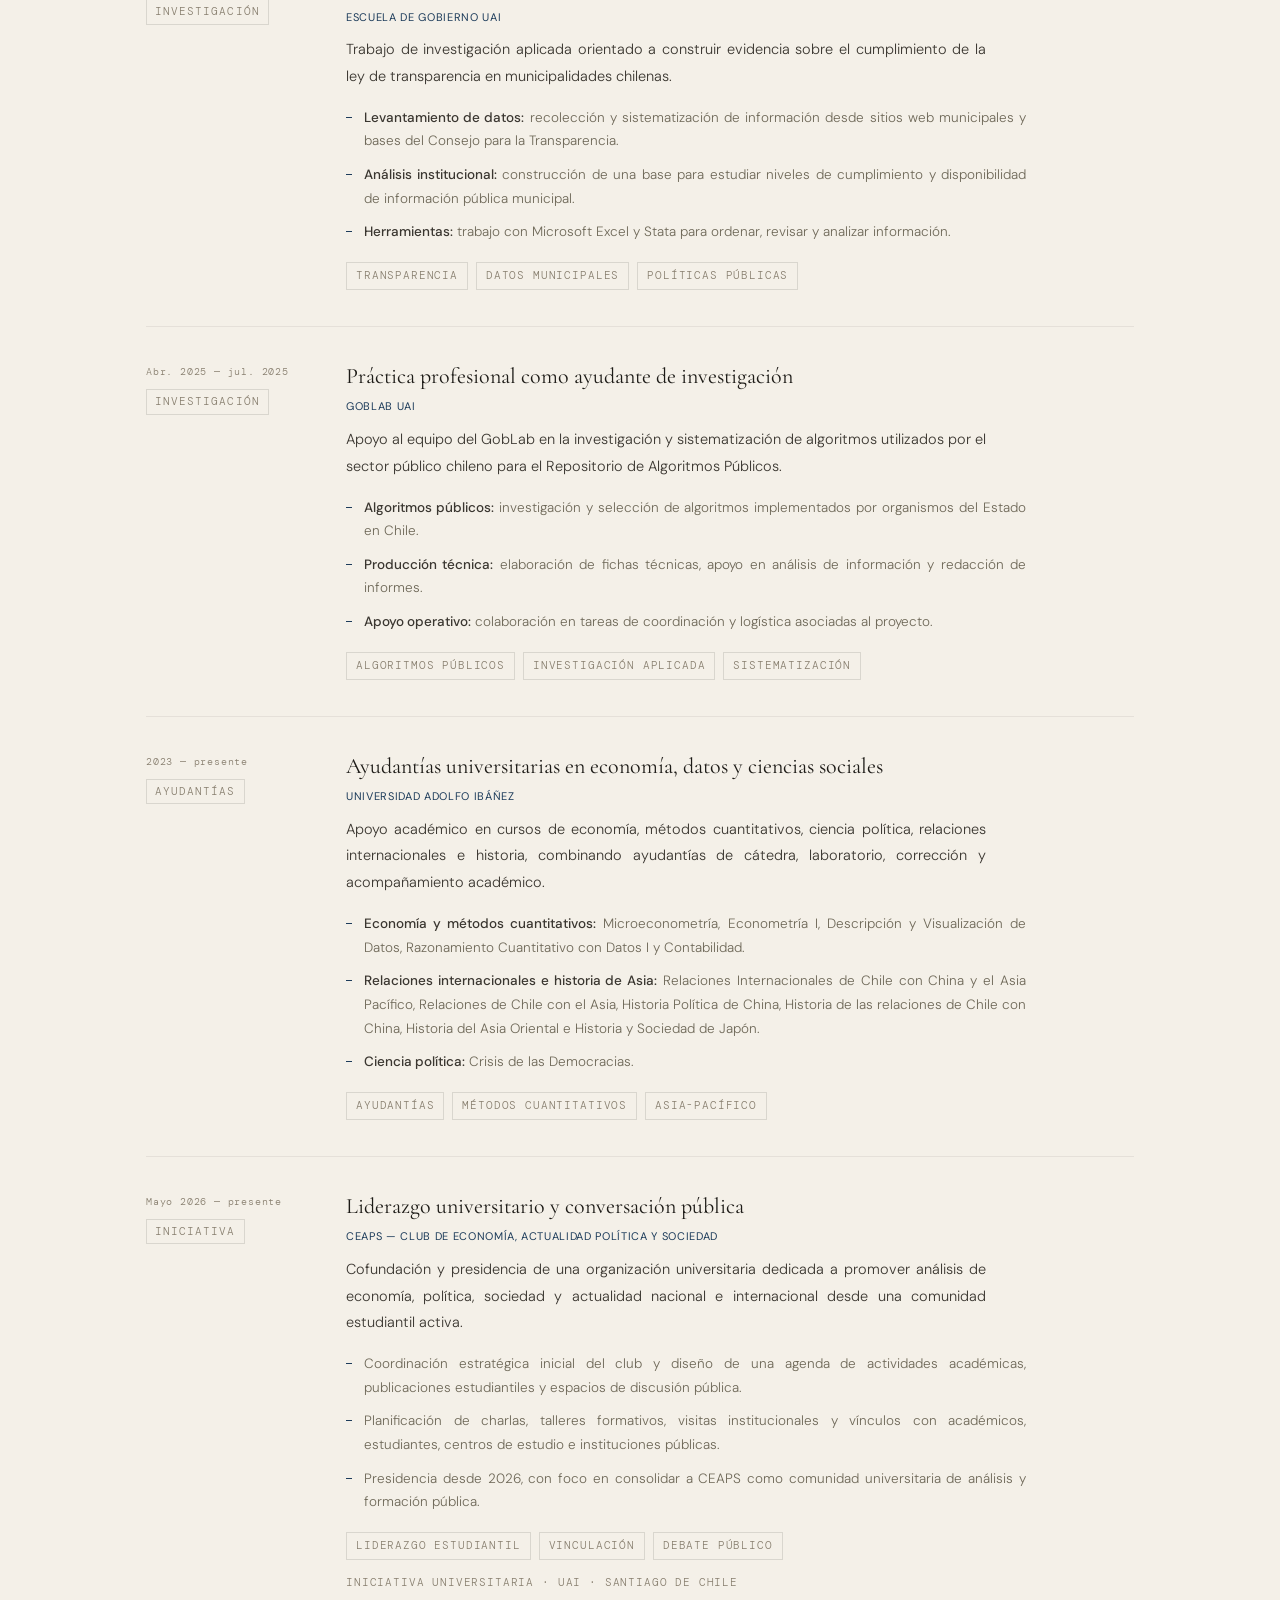
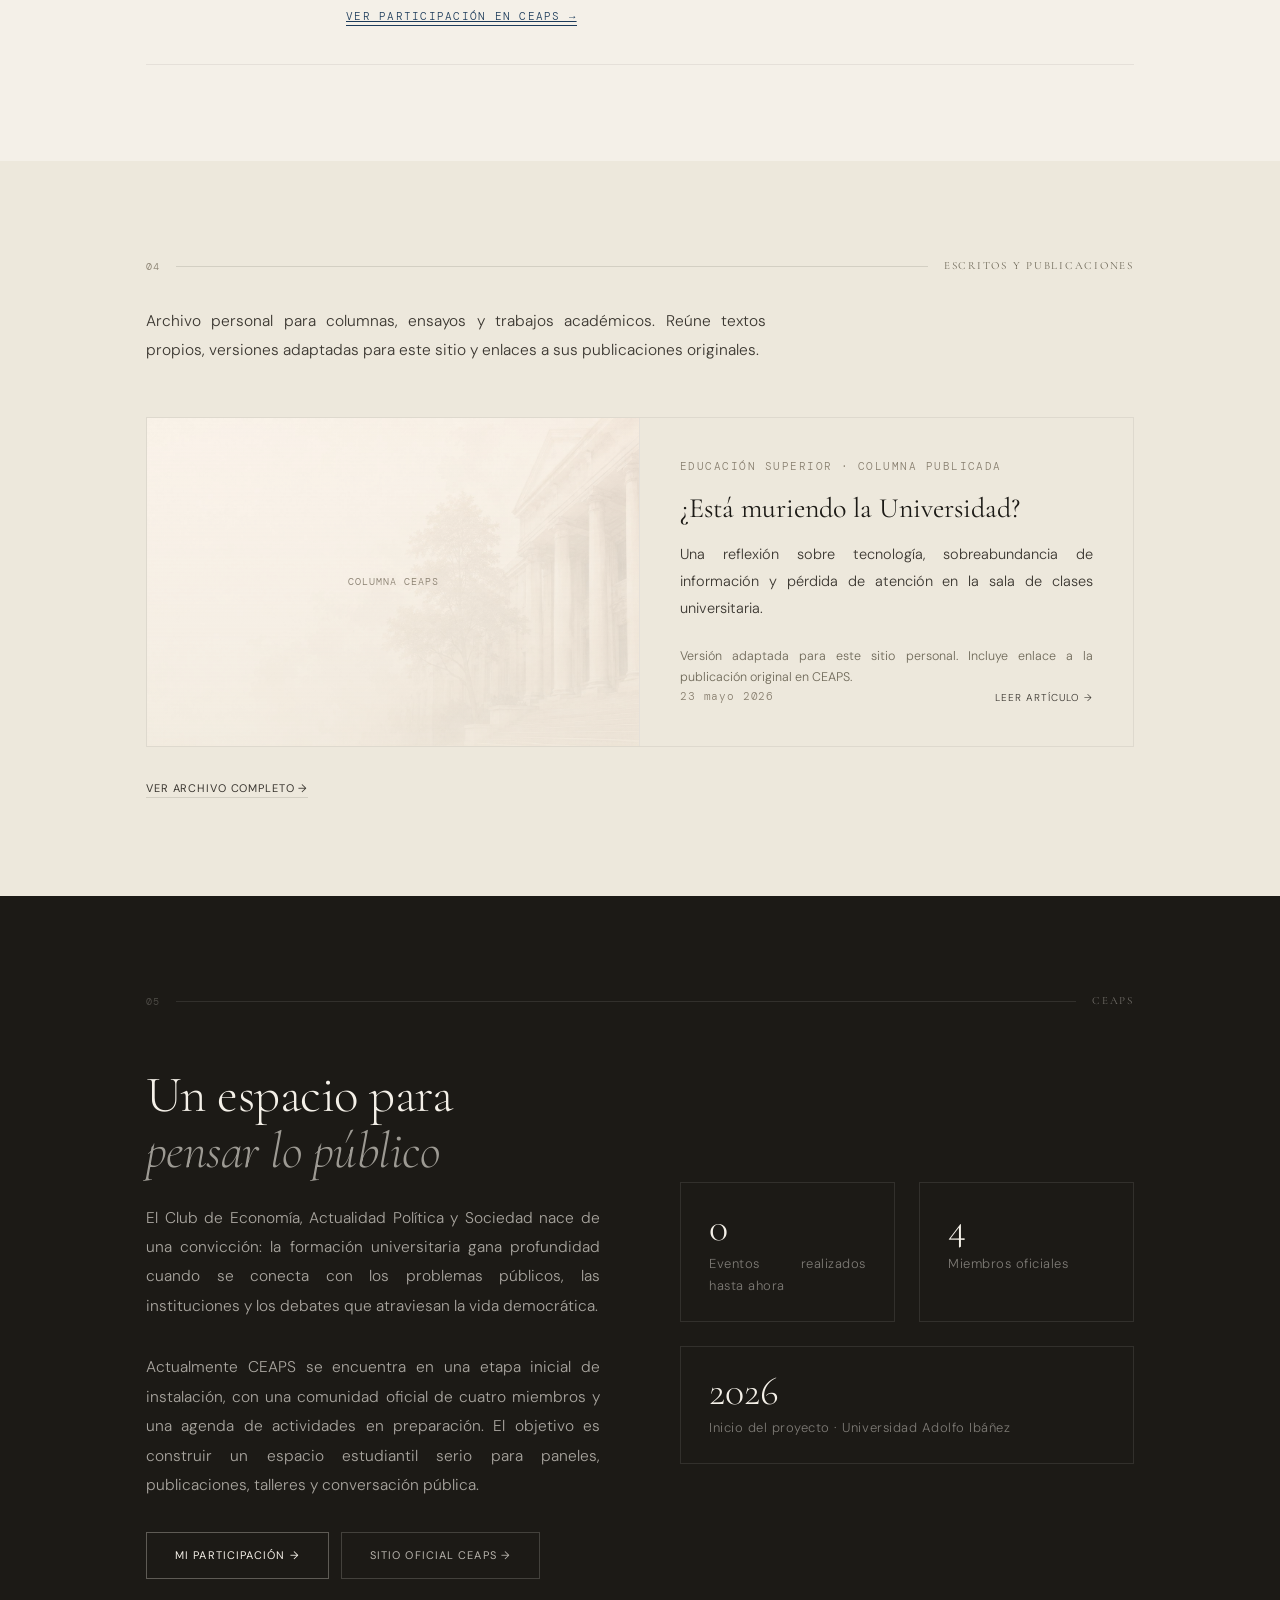
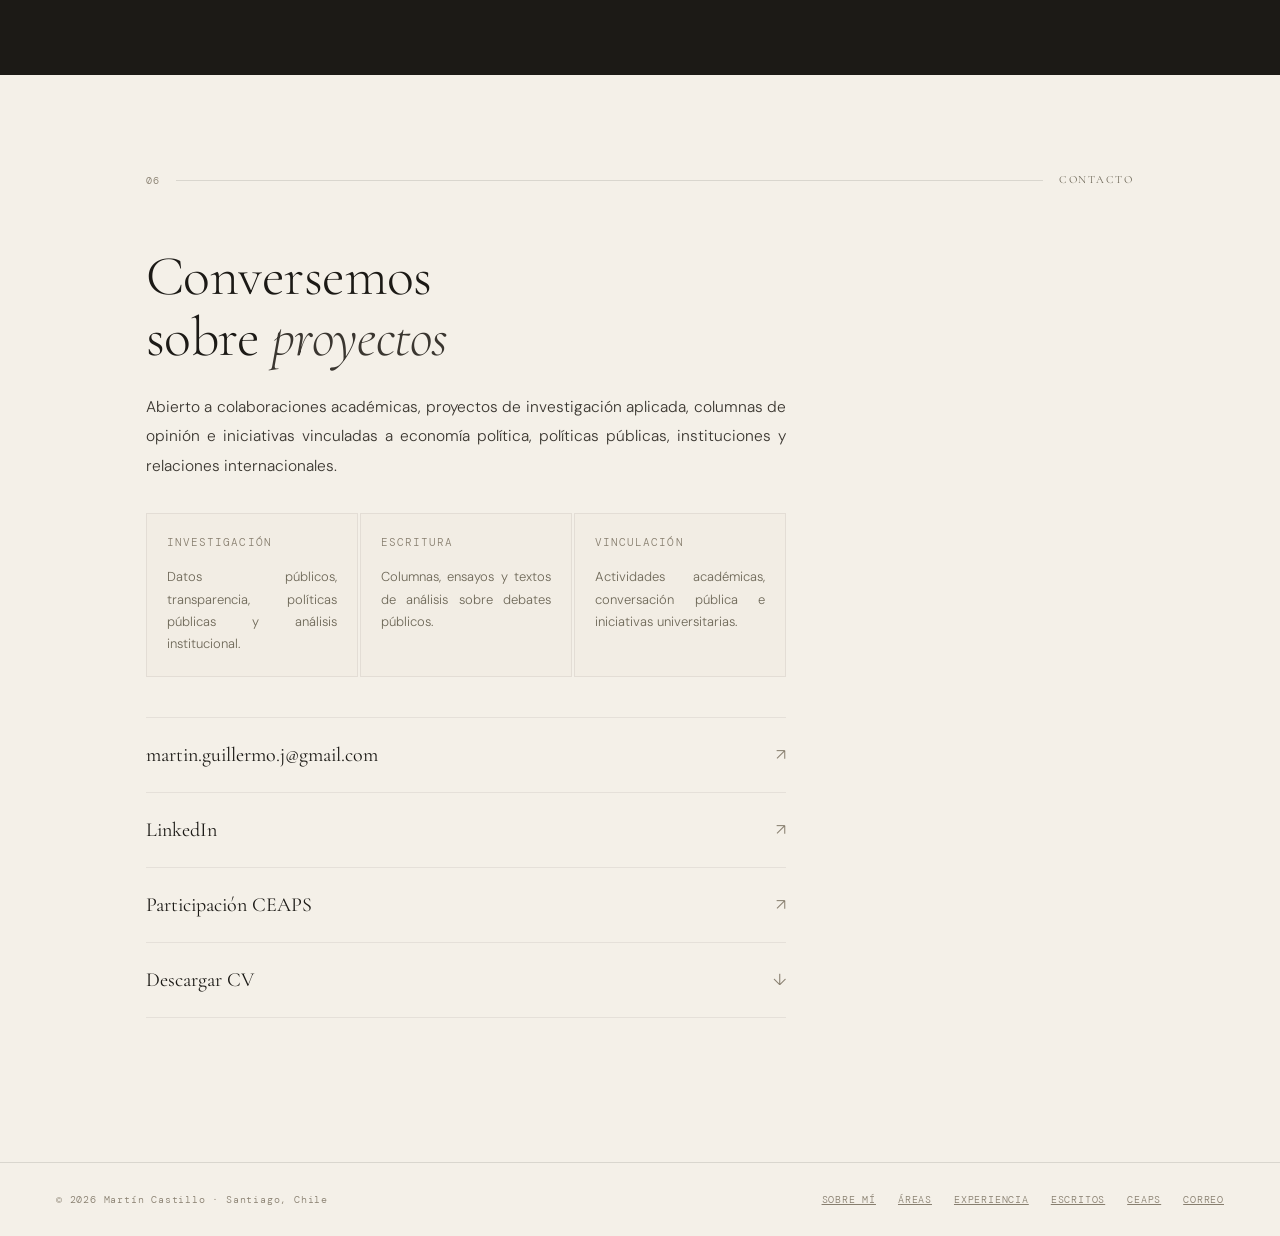
==== commit 03174167: "Unifica lenguaje de ayudantias" ====
--- a/index.html
+++ b/index.html
@@ -301,7 +301,7 @@
       </div>
       <div class="exp-overview-item">
         <span>02</span>
-        <strong>Enseñar</strong>
+        <strong>Acompañar</strong>
         <p>Ayudantías en economía, métodos cuantitativos, política e historia de Asia.</p>
       </div>
       <div class="exp-overview-item">
@@ -360,19 +360,19 @@
       <div class="exp-item reveal">
         <div class="exp-meta">
           <div class="exp-year">2023 — presente</div>
-          <div class="exp-tag">Docencia</div>
+          <div class="exp-tag">Ayudantías</div>
         </div>
         <div class="exp-body">
           <div class="exp-title">Ayudantías universitarias en economía, datos y ciencias sociales</div>
           <div class="exp-org">Universidad Adolfo Ibáñez</div>
-          <p class="exp-desc">Apoyo docente en cursos de economía, métodos cuantitativos, ciencia política, relaciones internacionales e historia, combinando ayudantías de cátedra, laboratorio, corrección y acompañamiento académico.</p>
+          <p class="exp-desc">Apoyo académico en cursos de economía, métodos cuantitativos, ciencia política, relaciones internacionales e historia, combinando ayudantías de cátedra, laboratorio, corrección y acompañamiento académico.</p>
           <ul class="exp-highlights">
             <li><strong>Economía y métodos cuantitativos:</strong> Microeconometría, Econometría I, Descripción y Visualización de Datos, Razonamiento Cuantitativo con Datos I y Contabilidad.</li>
             <li><strong>Relaciones internacionales e historia de Asia:</strong> Relaciones Internacionales de Chile con China y el Asia Pacífico, Relaciones de Chile con el Asia, Historia Política de China, Historia de las relaciones de Chile con China, Historia del Asia Oriental e Historia y Sociedad de Japón.</li>
             <li><strong>Ciencia política:</strong> Crisis de las Democracias.</li>
           </ul>
           <div class="exp-impact">
-            <span>Docencia</span>
+            <span>Ayudantías</span>
             <span>Métodos cuantitativos</span>
             <span>Asia-Pacífico</span>
           </div>
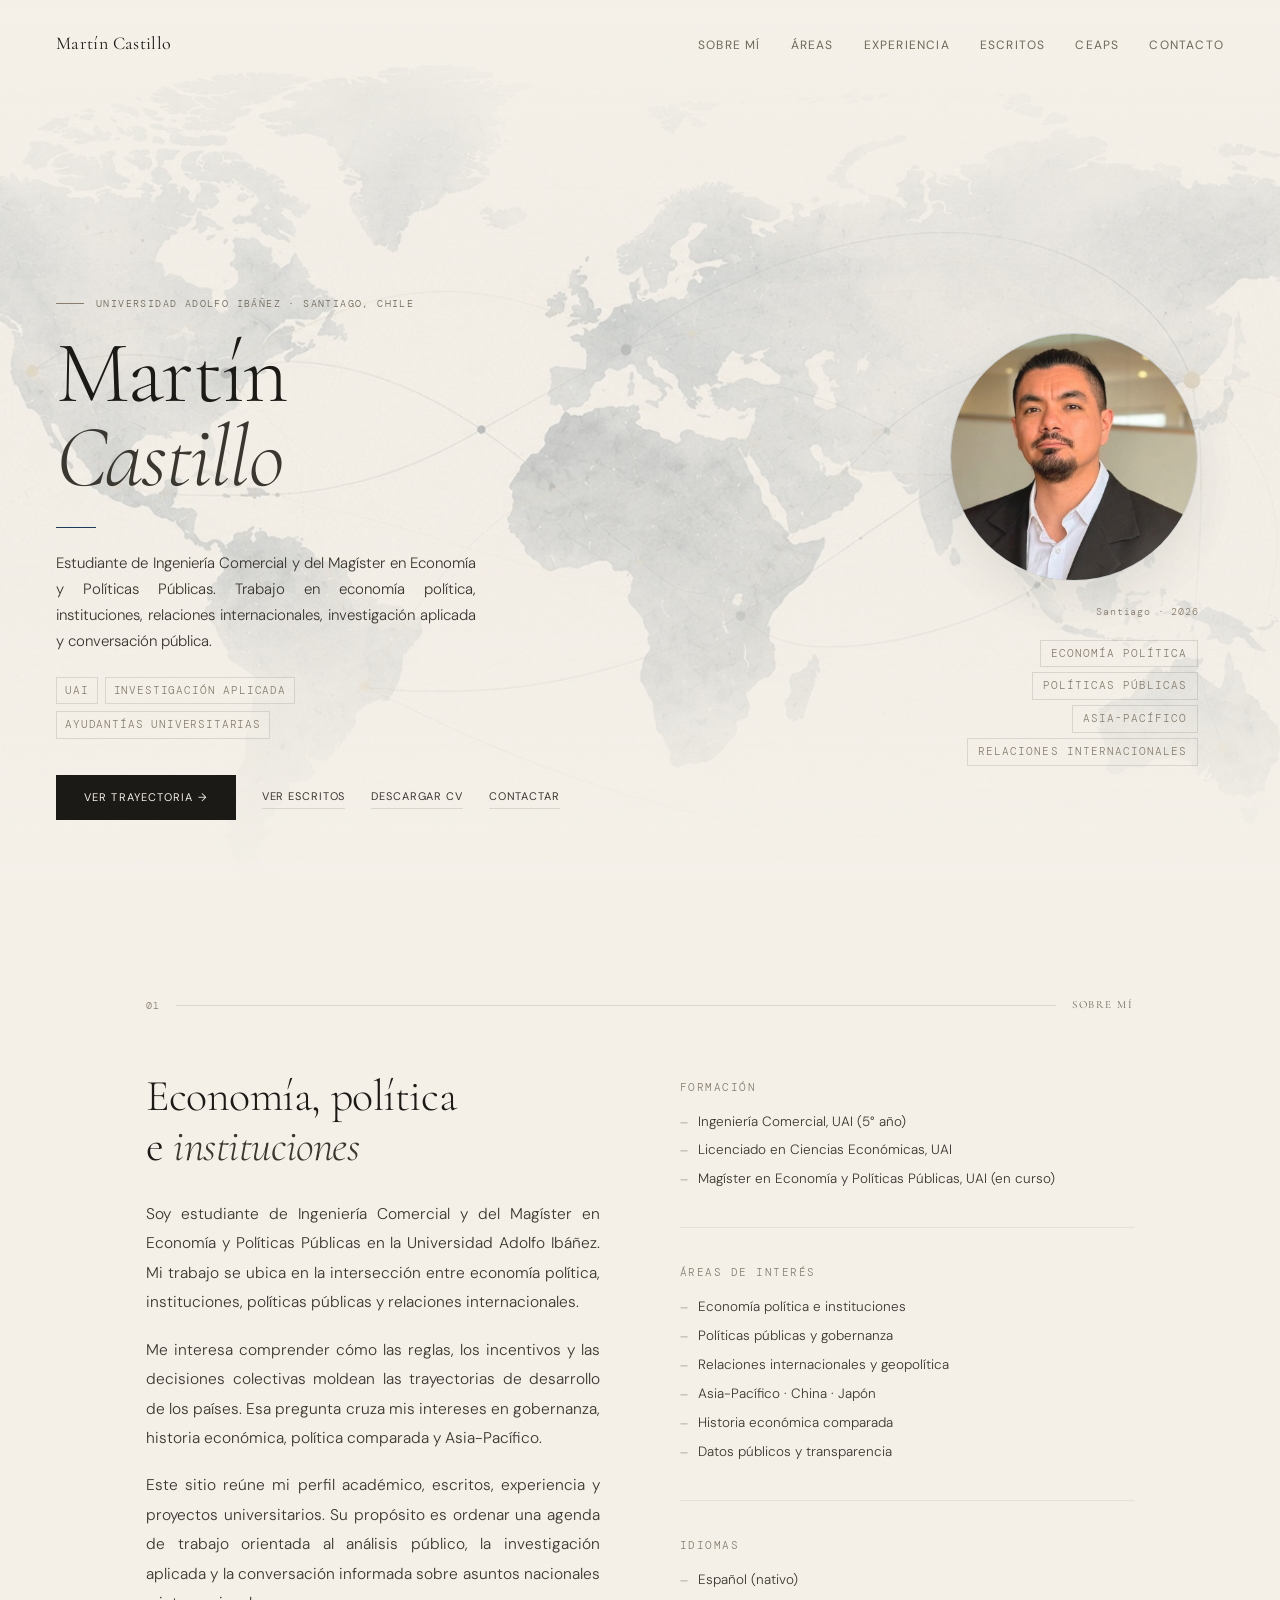
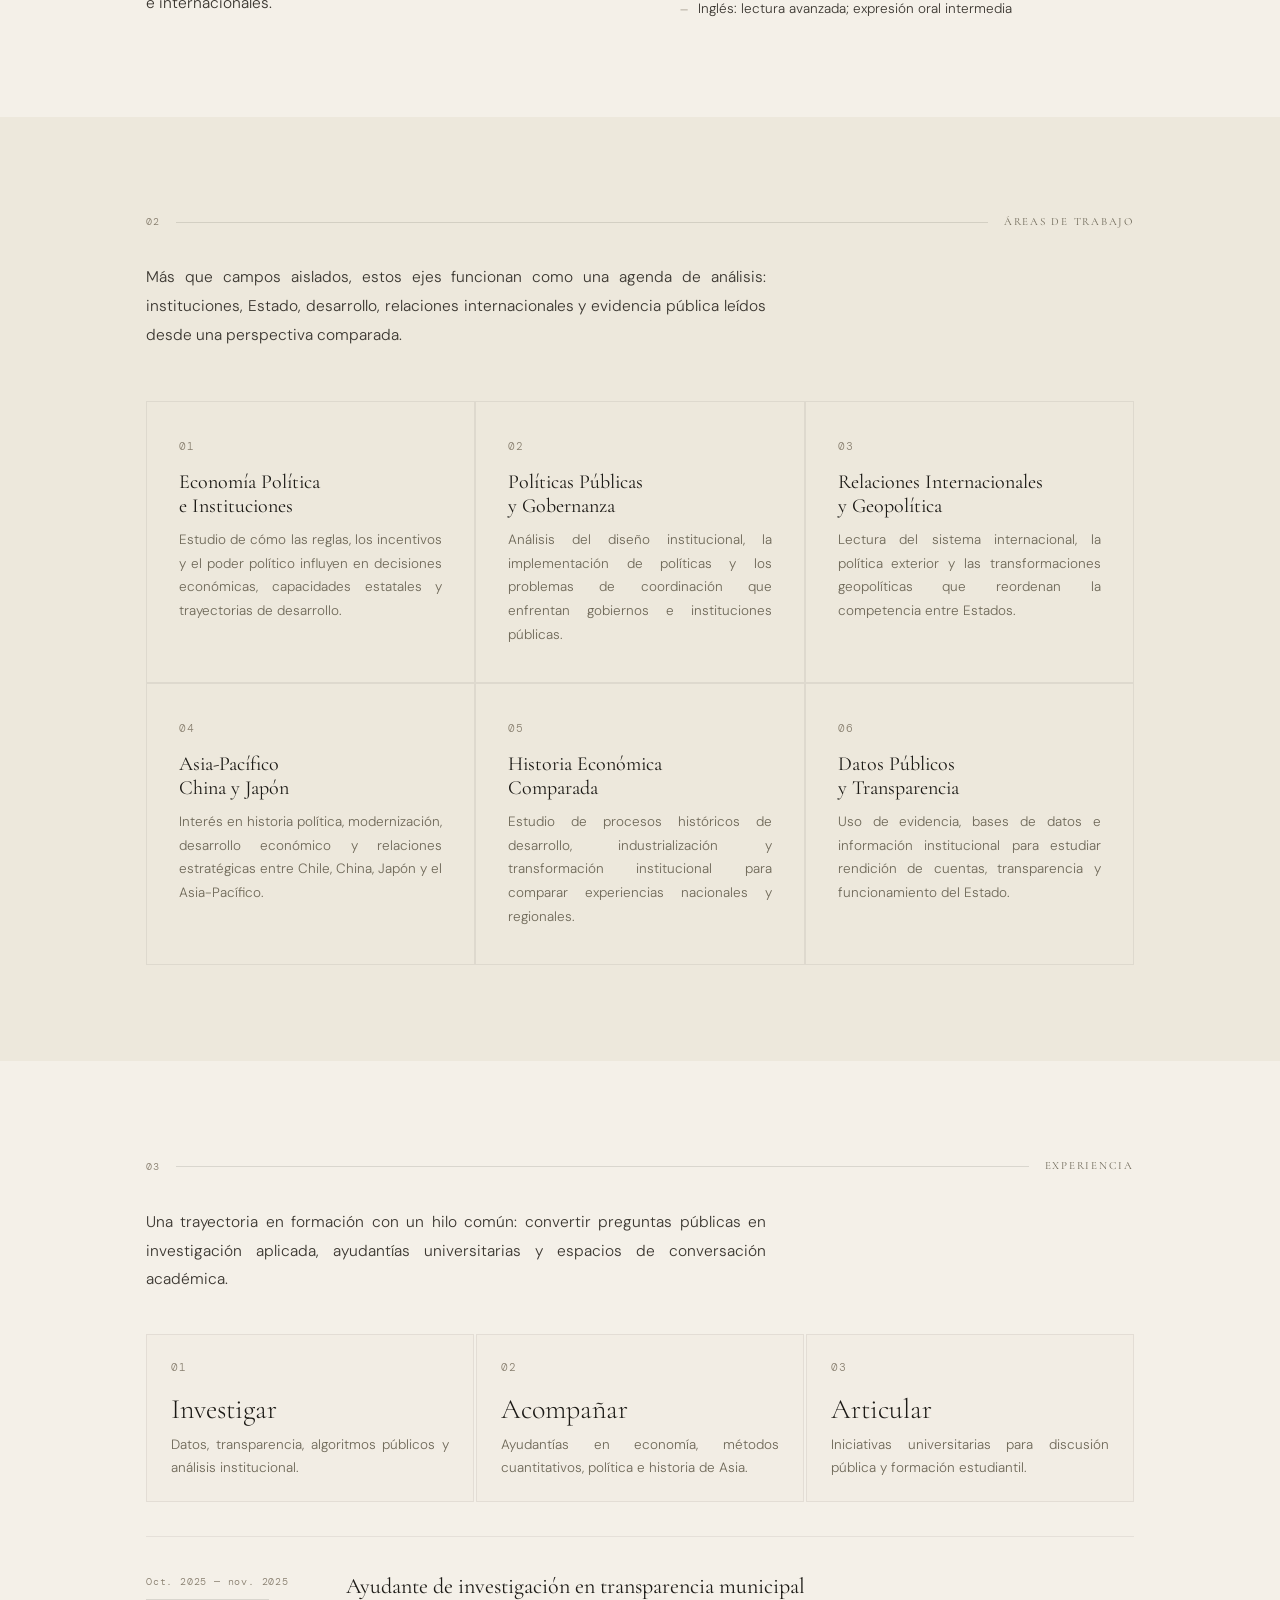
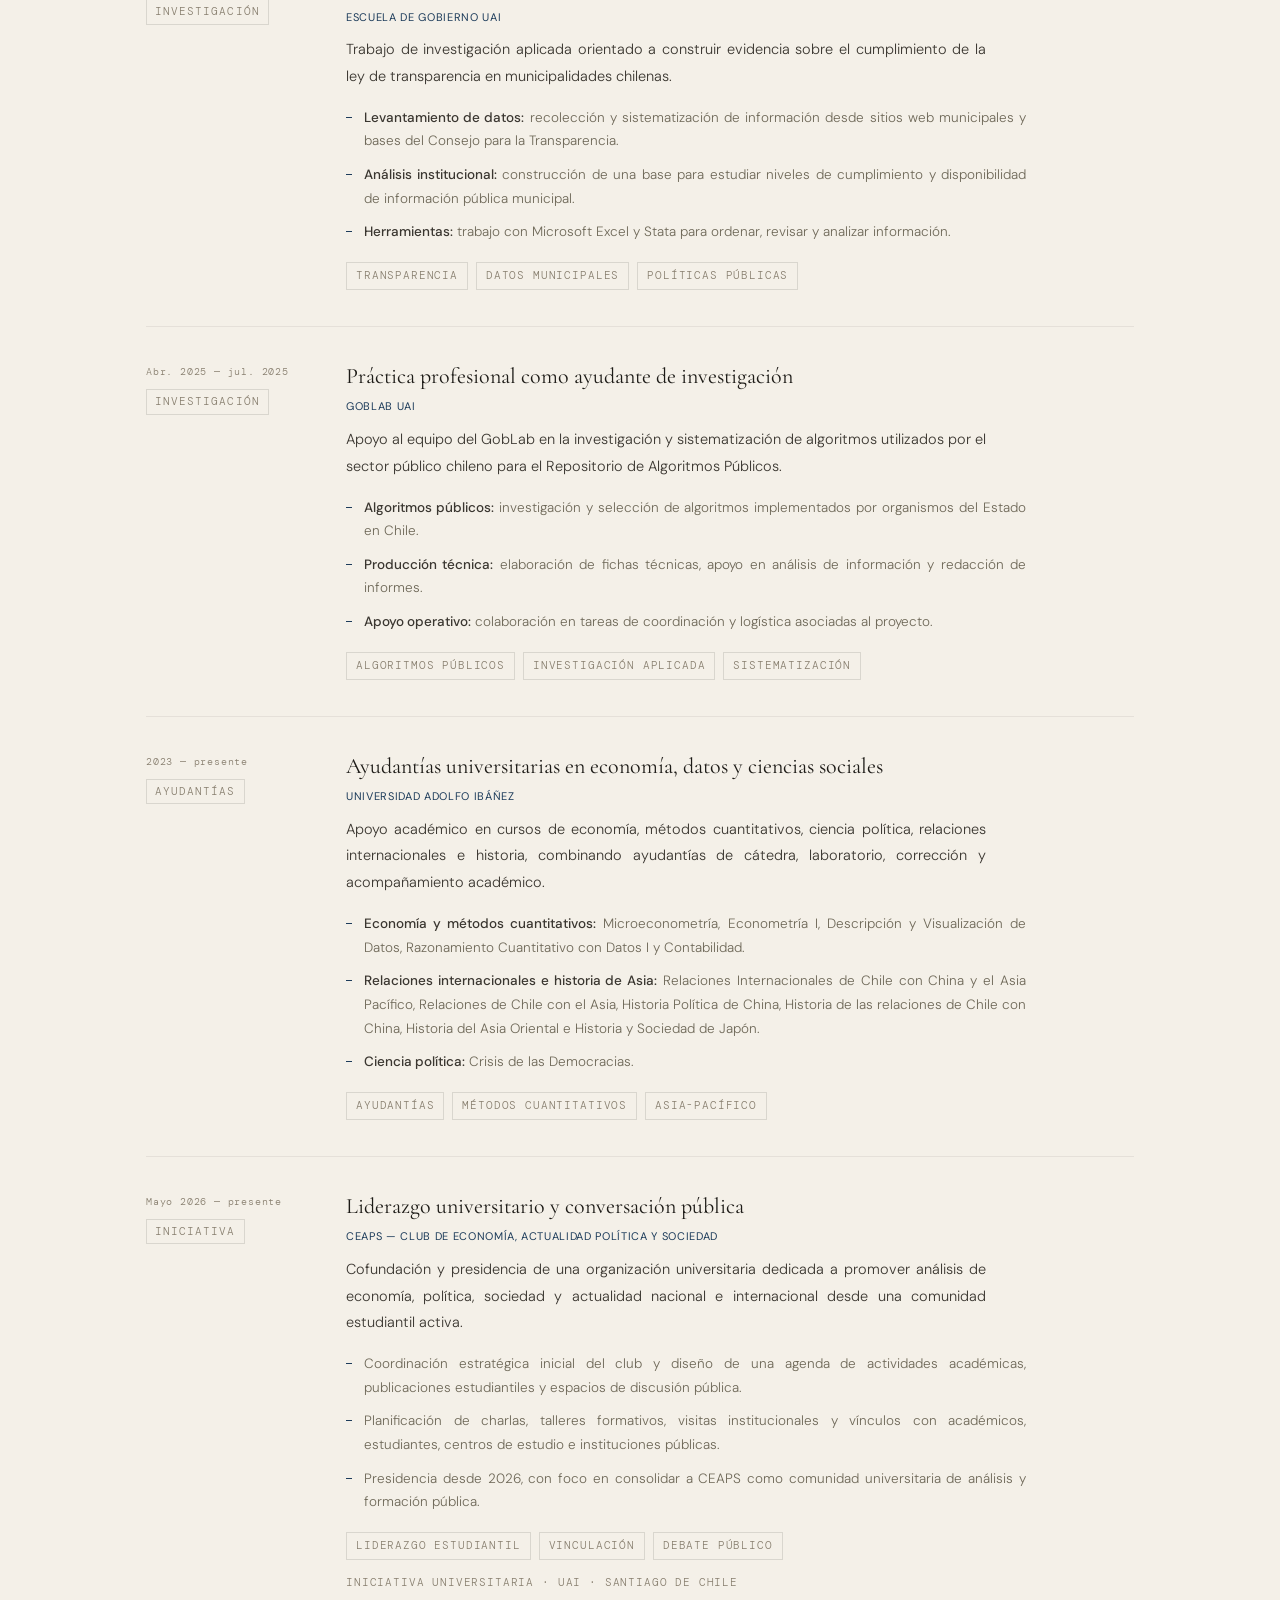
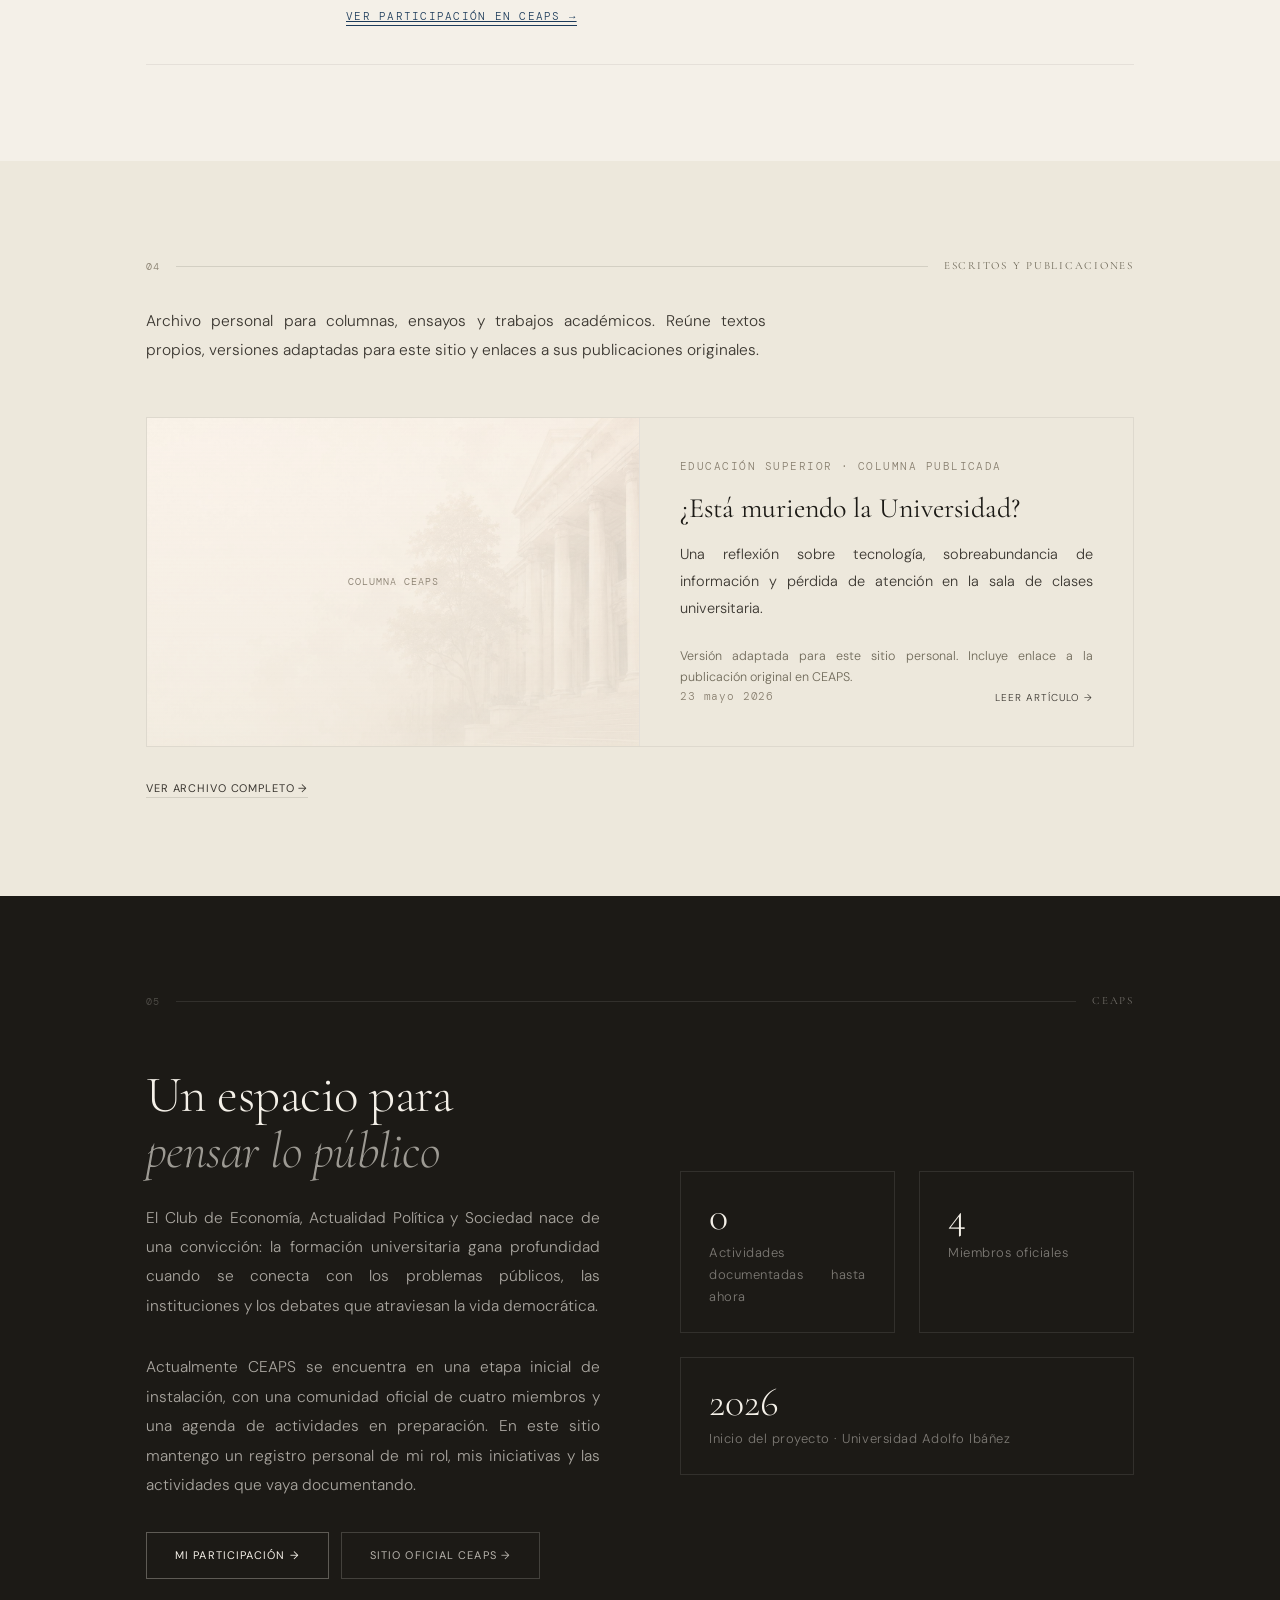
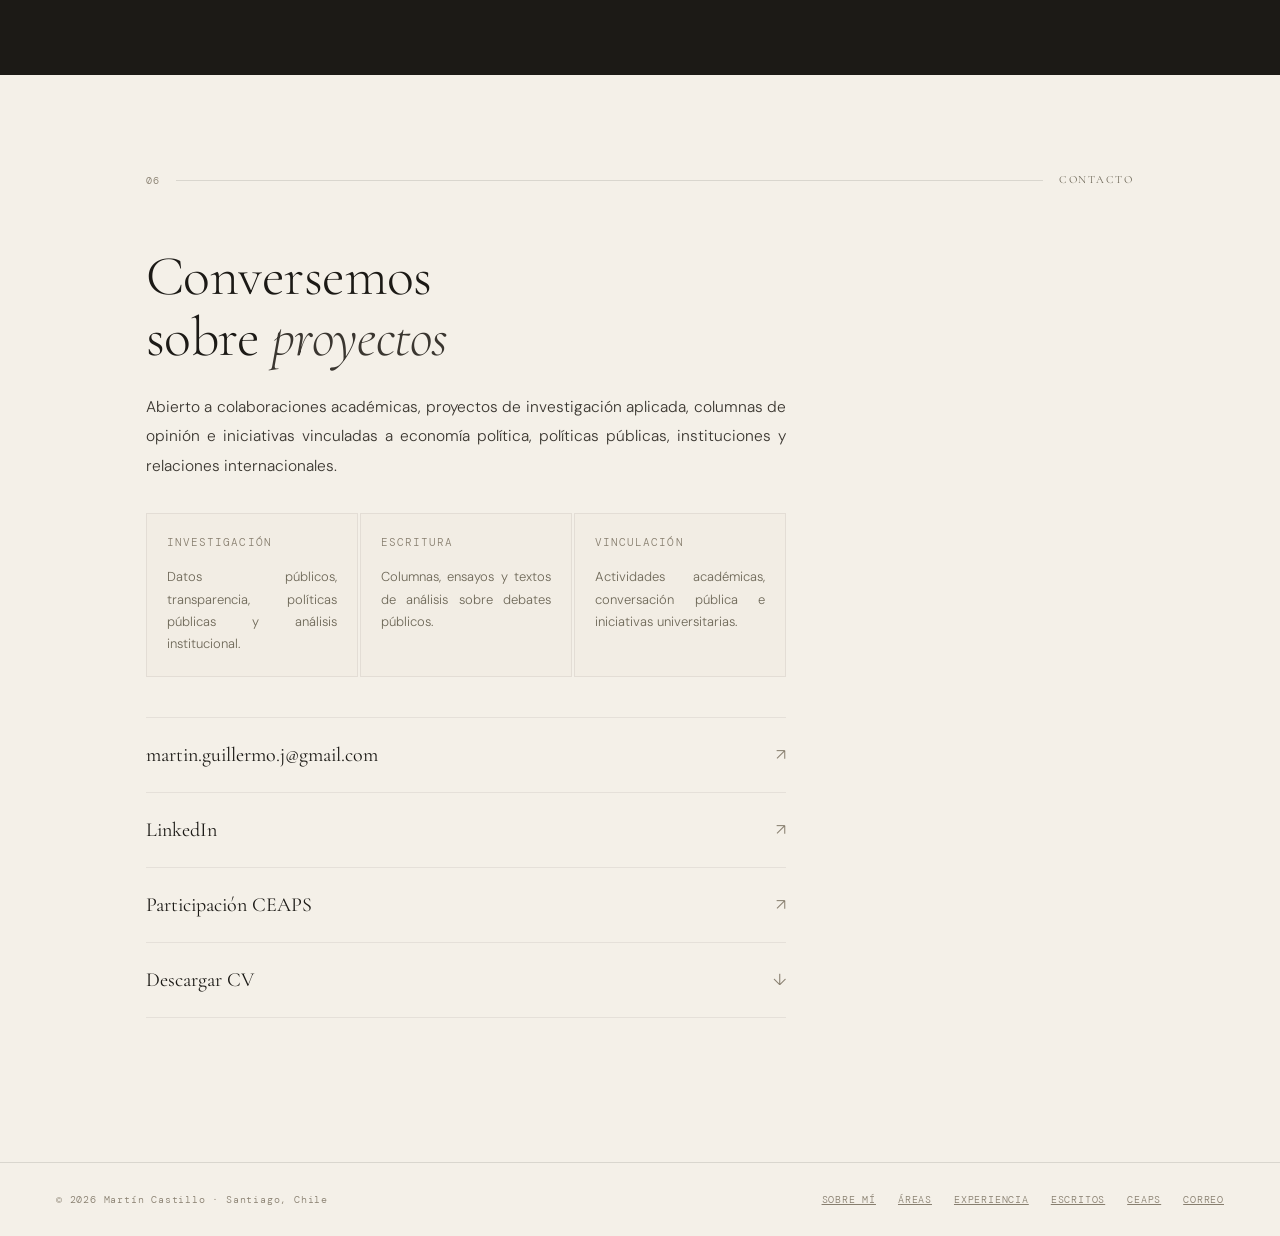
==== commit 3c70d396: "Refina archivo personal de CEAPS" ====
--- a/index.html
+++ b/index.html
@@ -473,9 +473,8 @@
         <p>
           Actualmente CEAPS se encuentra en una etapa inicial de instalación,
           con una comunidad oficial de cuatro miembros y una agenda de
-          actividades en preparación. El objetivo es construir un espacio
-          estudiantil serio para paneles, publicaciones, talleres y conversación
-          pública.
+          actividades en preparación. En este sitio mantengo un registro personal
+          de mi rol, mis iniciativas y las actividades que vaya documentando.
         </p>
         <div class="ceaps-actions">
           <a href="ceaps/" class="btn-outline-light">Mi participación →</a>
@@ -487,7 +486,7 @@
         <div class="ceaps-stats-row">
           <div class="ceaps-stat">
             <div class="ceaps-stat-num">0</div>
-            <div class="ceaps-stat-label">Eventos realizados hasta ahora</div>
+            <div class="ceaps-stat-label">Actividades documentadas hasta ahora</div>
           </div>
           <div class="ceaps-stat">
             <div class="ceaps-stat-num">4</div>
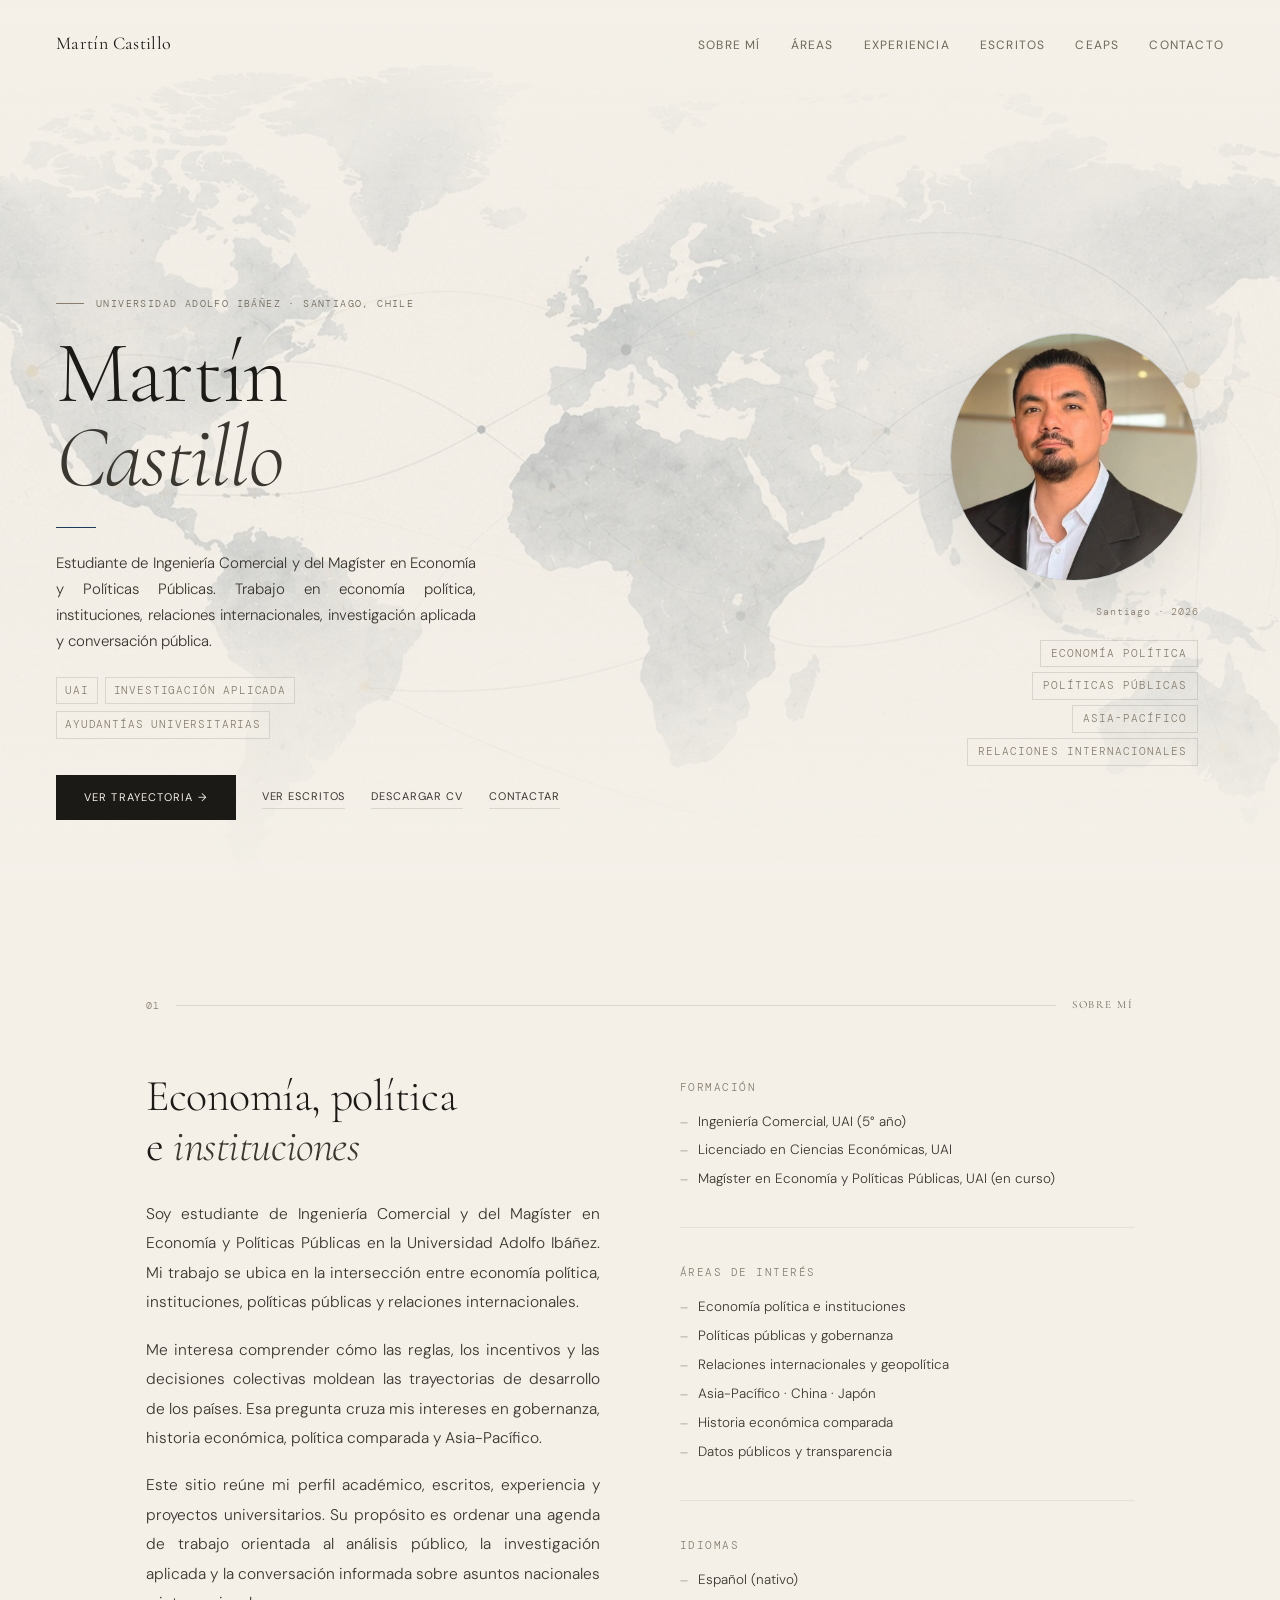
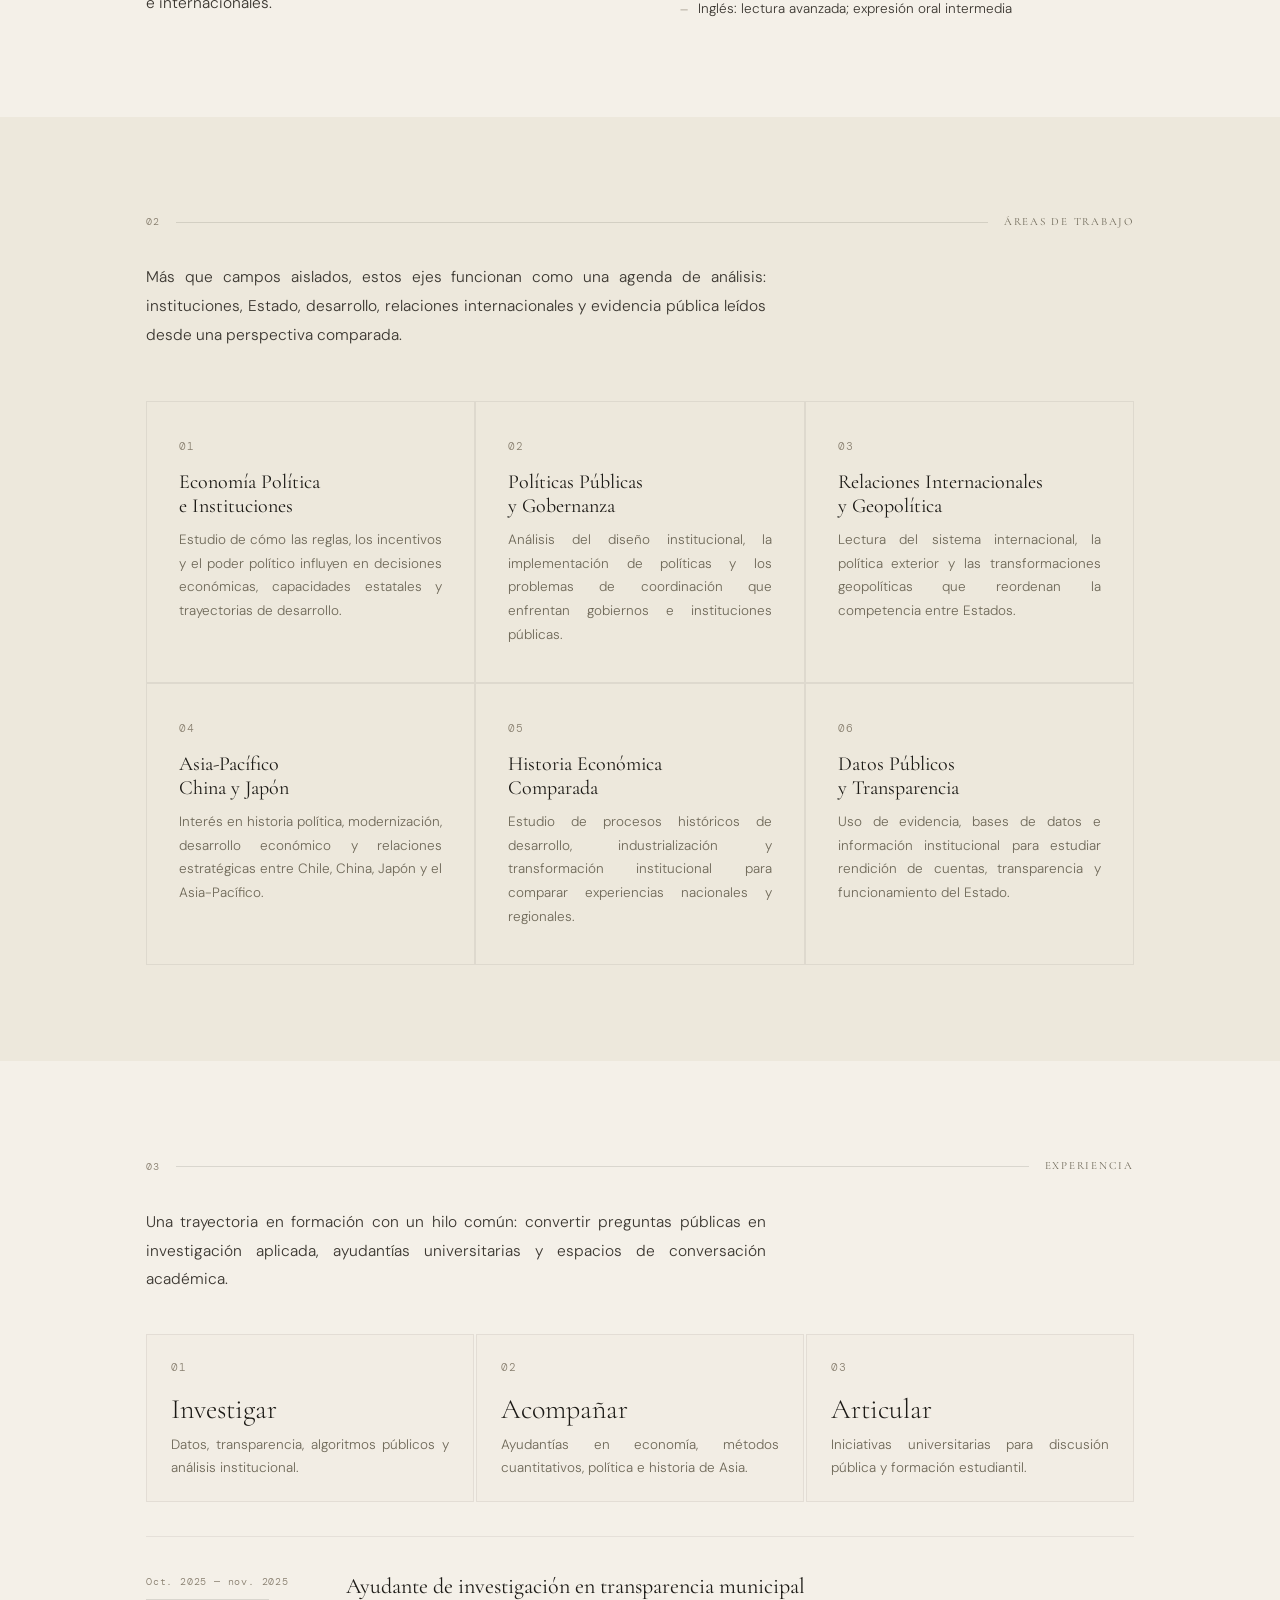
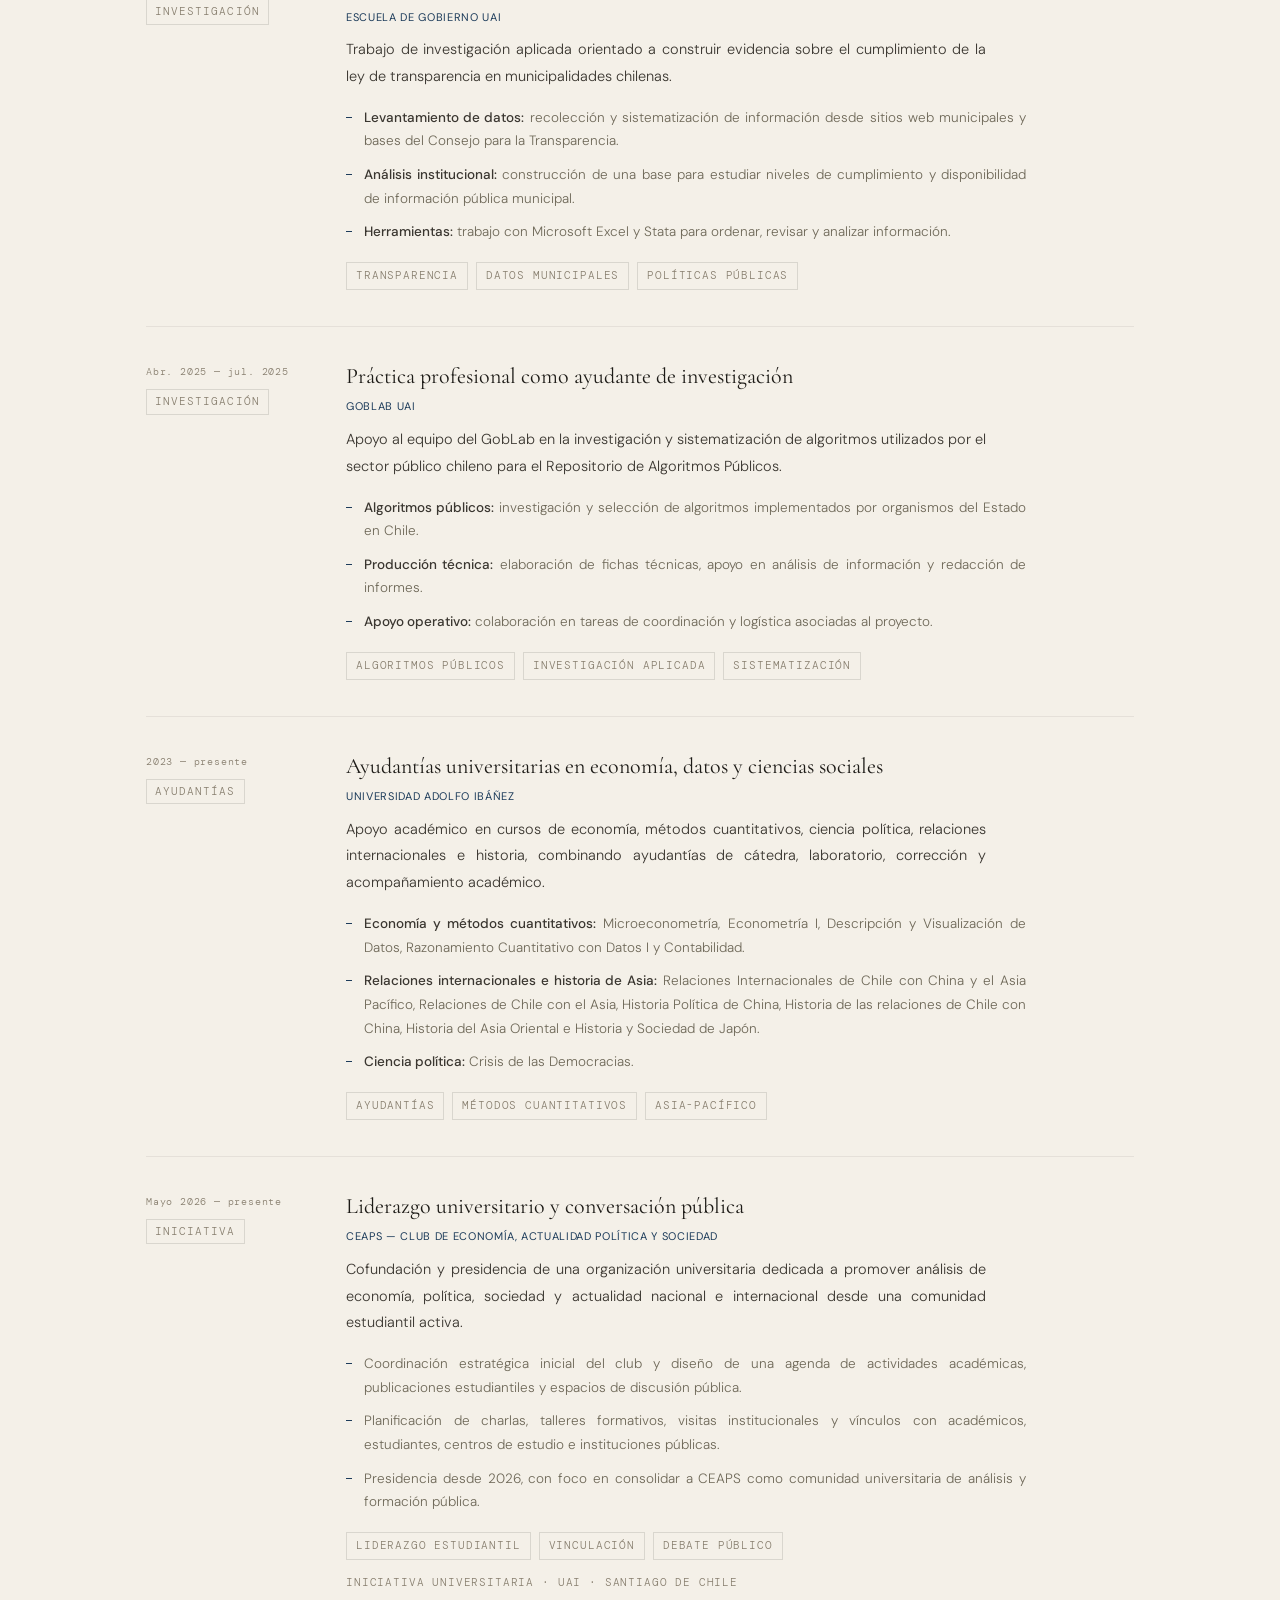
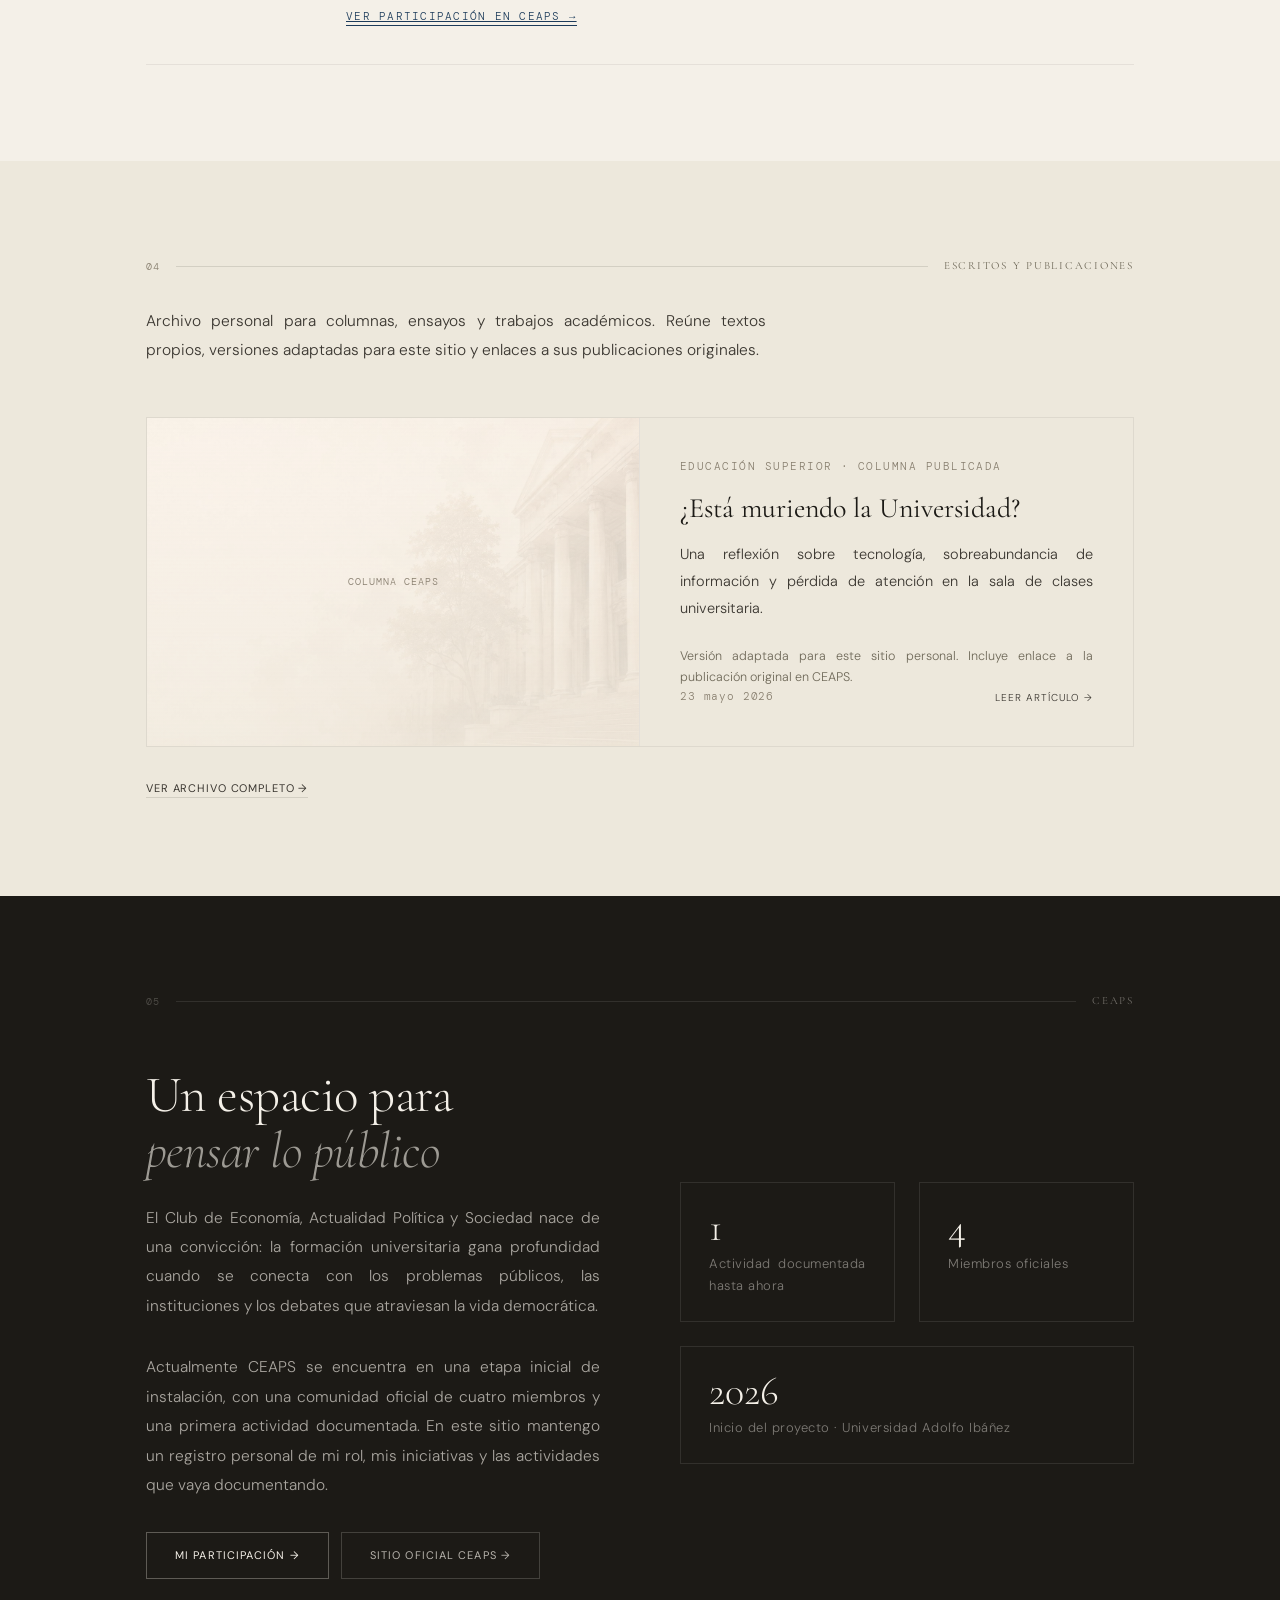
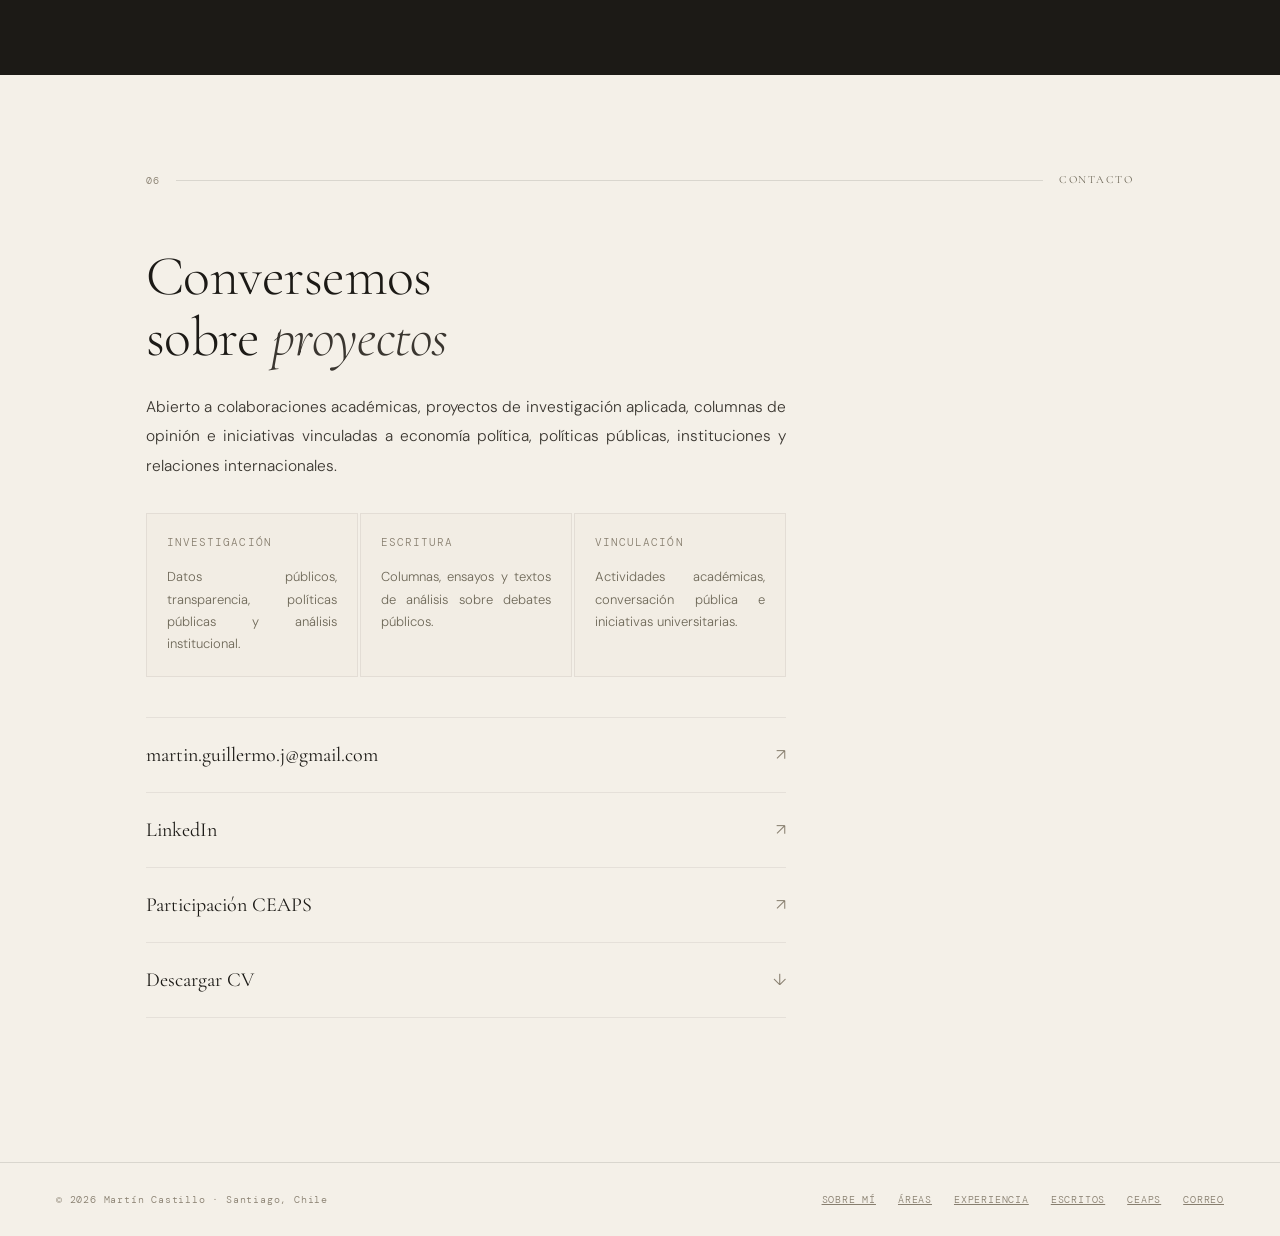
==== commit 0ee78e60: "Documenta primer conversatorio CEAPS" ====
--- a/index.html
+++ b/index.html
@@ -472,9 +472,9 @@
         </p>
         <p>
           Actualmente CEAPS se encuentra en una etapa inicial de instalación,
-          con una comunidad oficial de cuatro miembros y una agenda de
-          actividades en preparación. En este sitio mantengo un registro personal
-          de mi rol, mis iniciativas y las actividades que vaya documentando.
+          con una comunidad oficial de cuatro miembros y una primera actividad
+          documentada. En este sitio mantengo un registro personal de mi rol,
+          mis iniciativas y las actividades que vaya documentando.
         </p>
         <div class="ceaps-actions">
           <a href="ceaps/" class="btn-outline-light">Mi participación →</a>
@@ -485,8 +485,8 @@
       <div class="ceaps-right reveal">
         <div class="ceaps-stats-row">
           <div class="ceaps-stat">
-            <div class="ceaps-stat-num">0</div>
-            <div class="ceaps-stat-label">Actividades documentadas hasta ahora</div>
+            <div class="ceaps-stat-num">1</div>
+            <div class="ceaps-stat-label">Actividad documentada hasta ahora</div>
           </div>
           <div class="ceaps-stat">
             <div class="ceaps-stat-num">4</div>
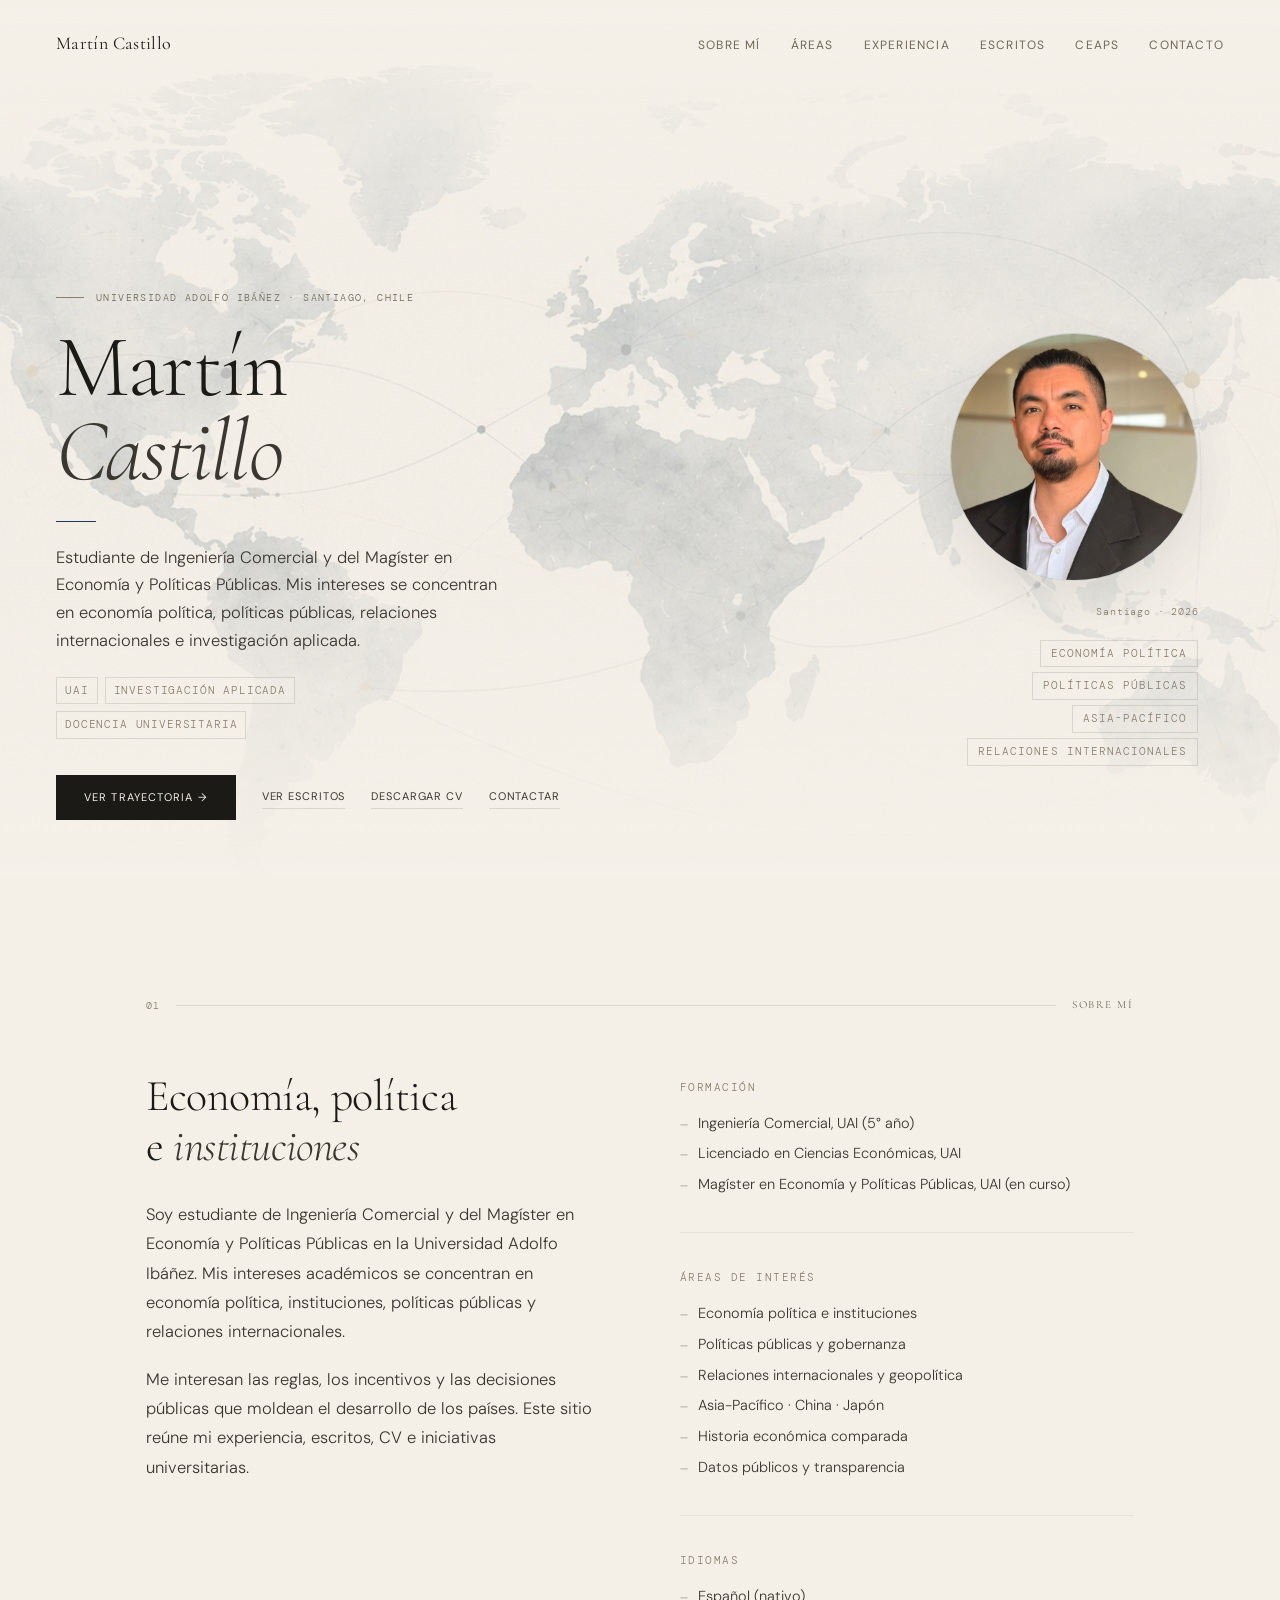
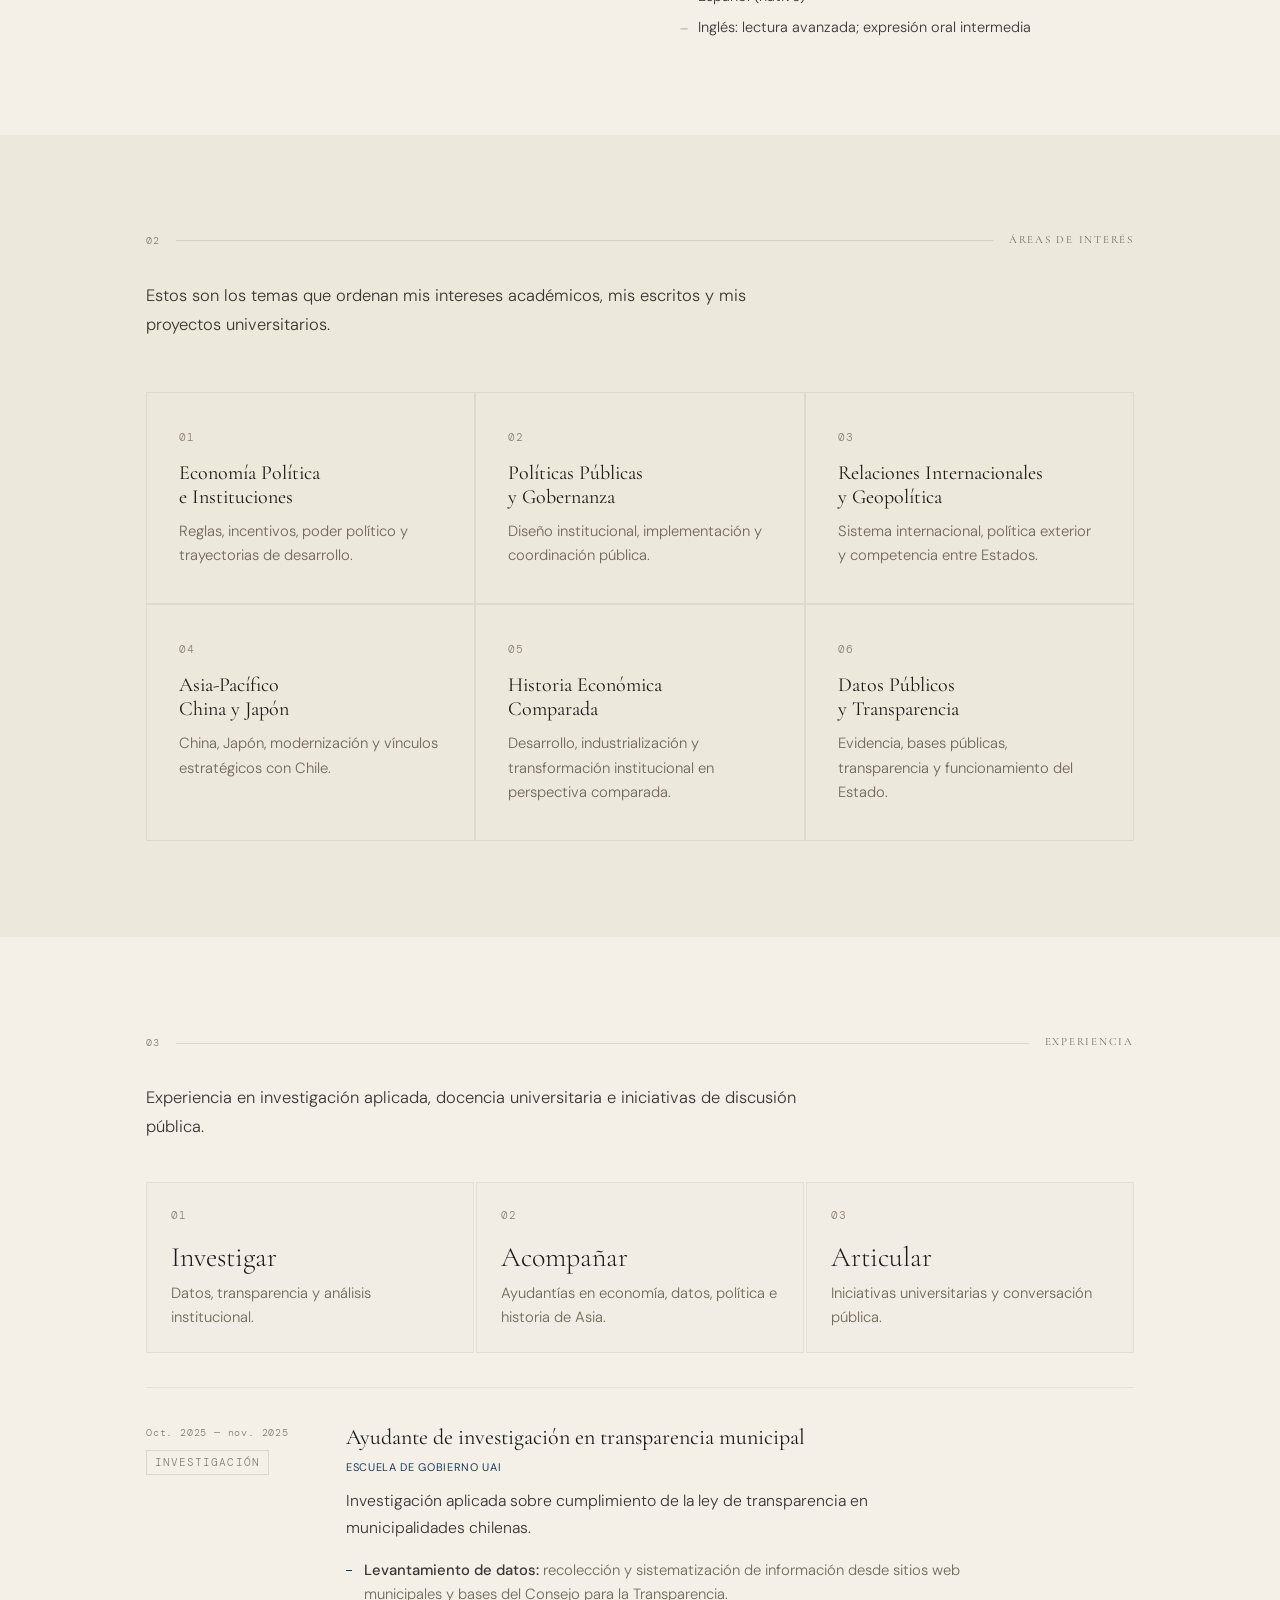
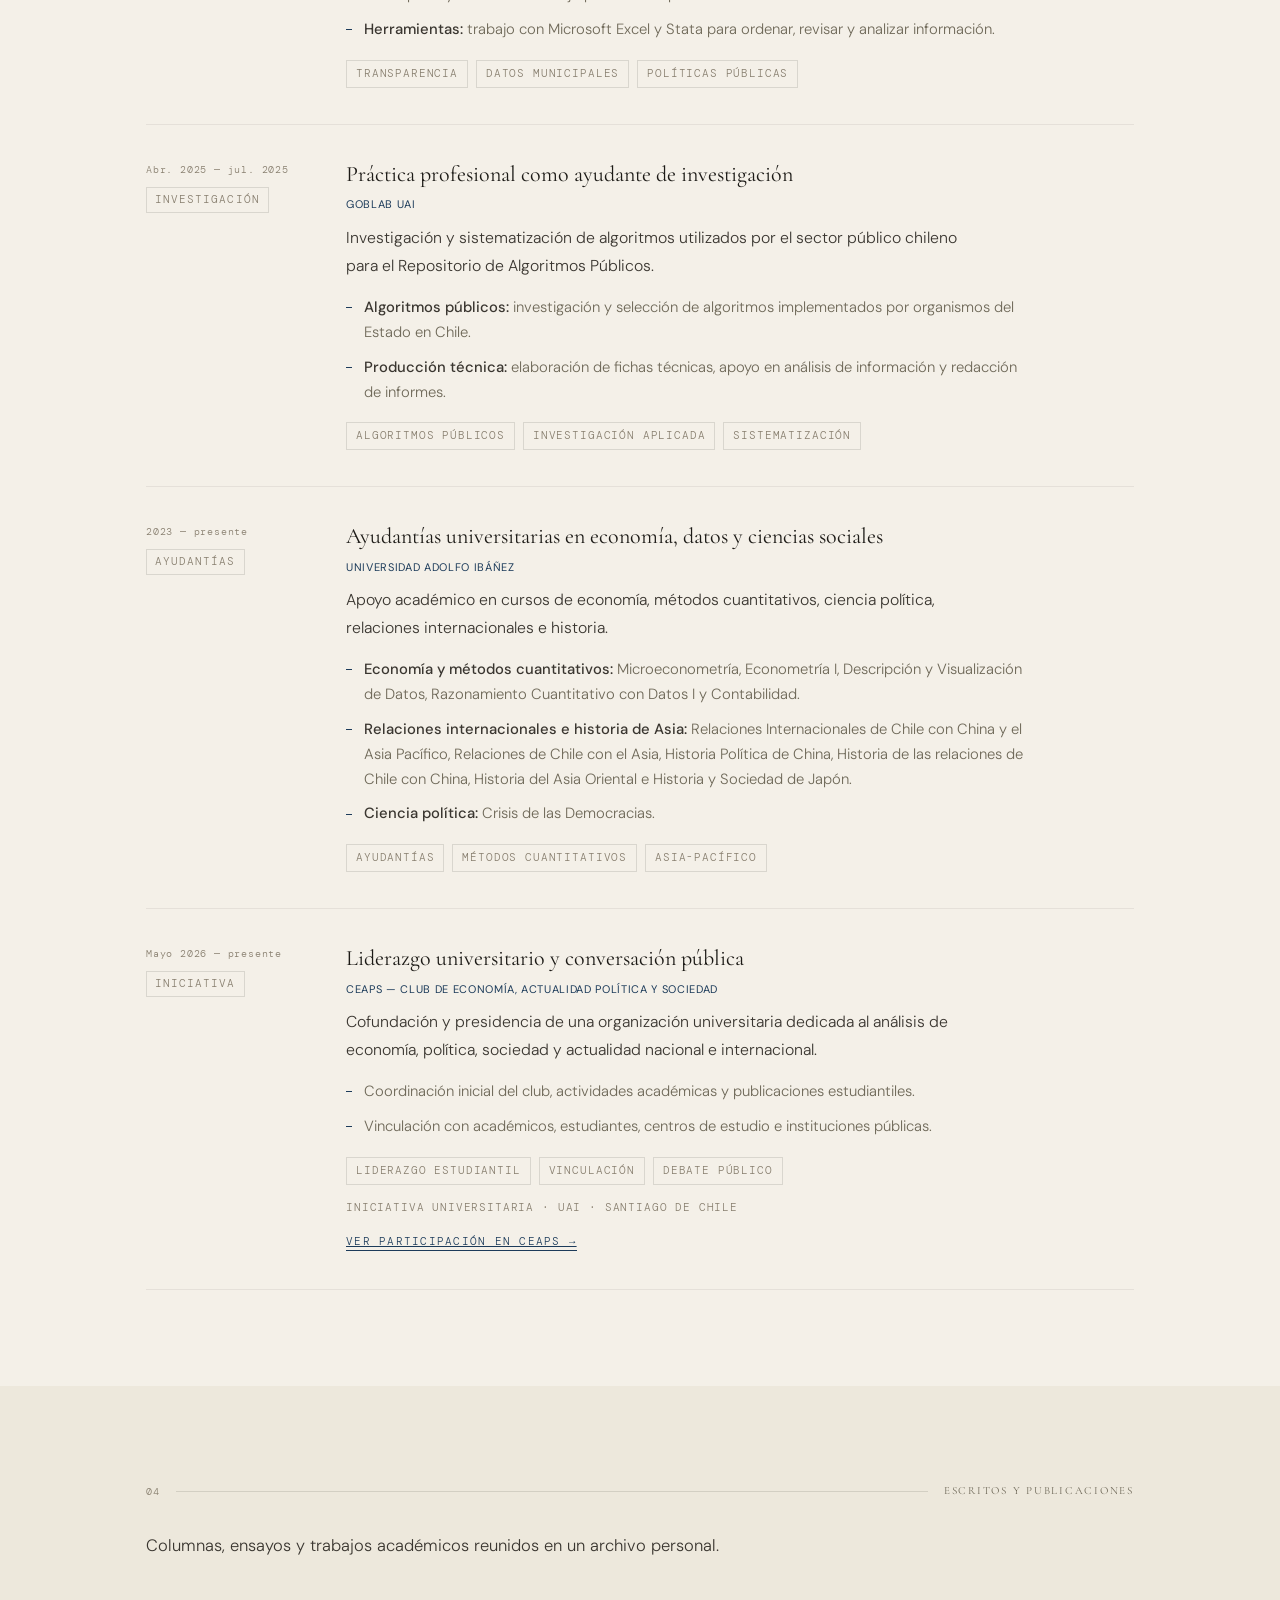
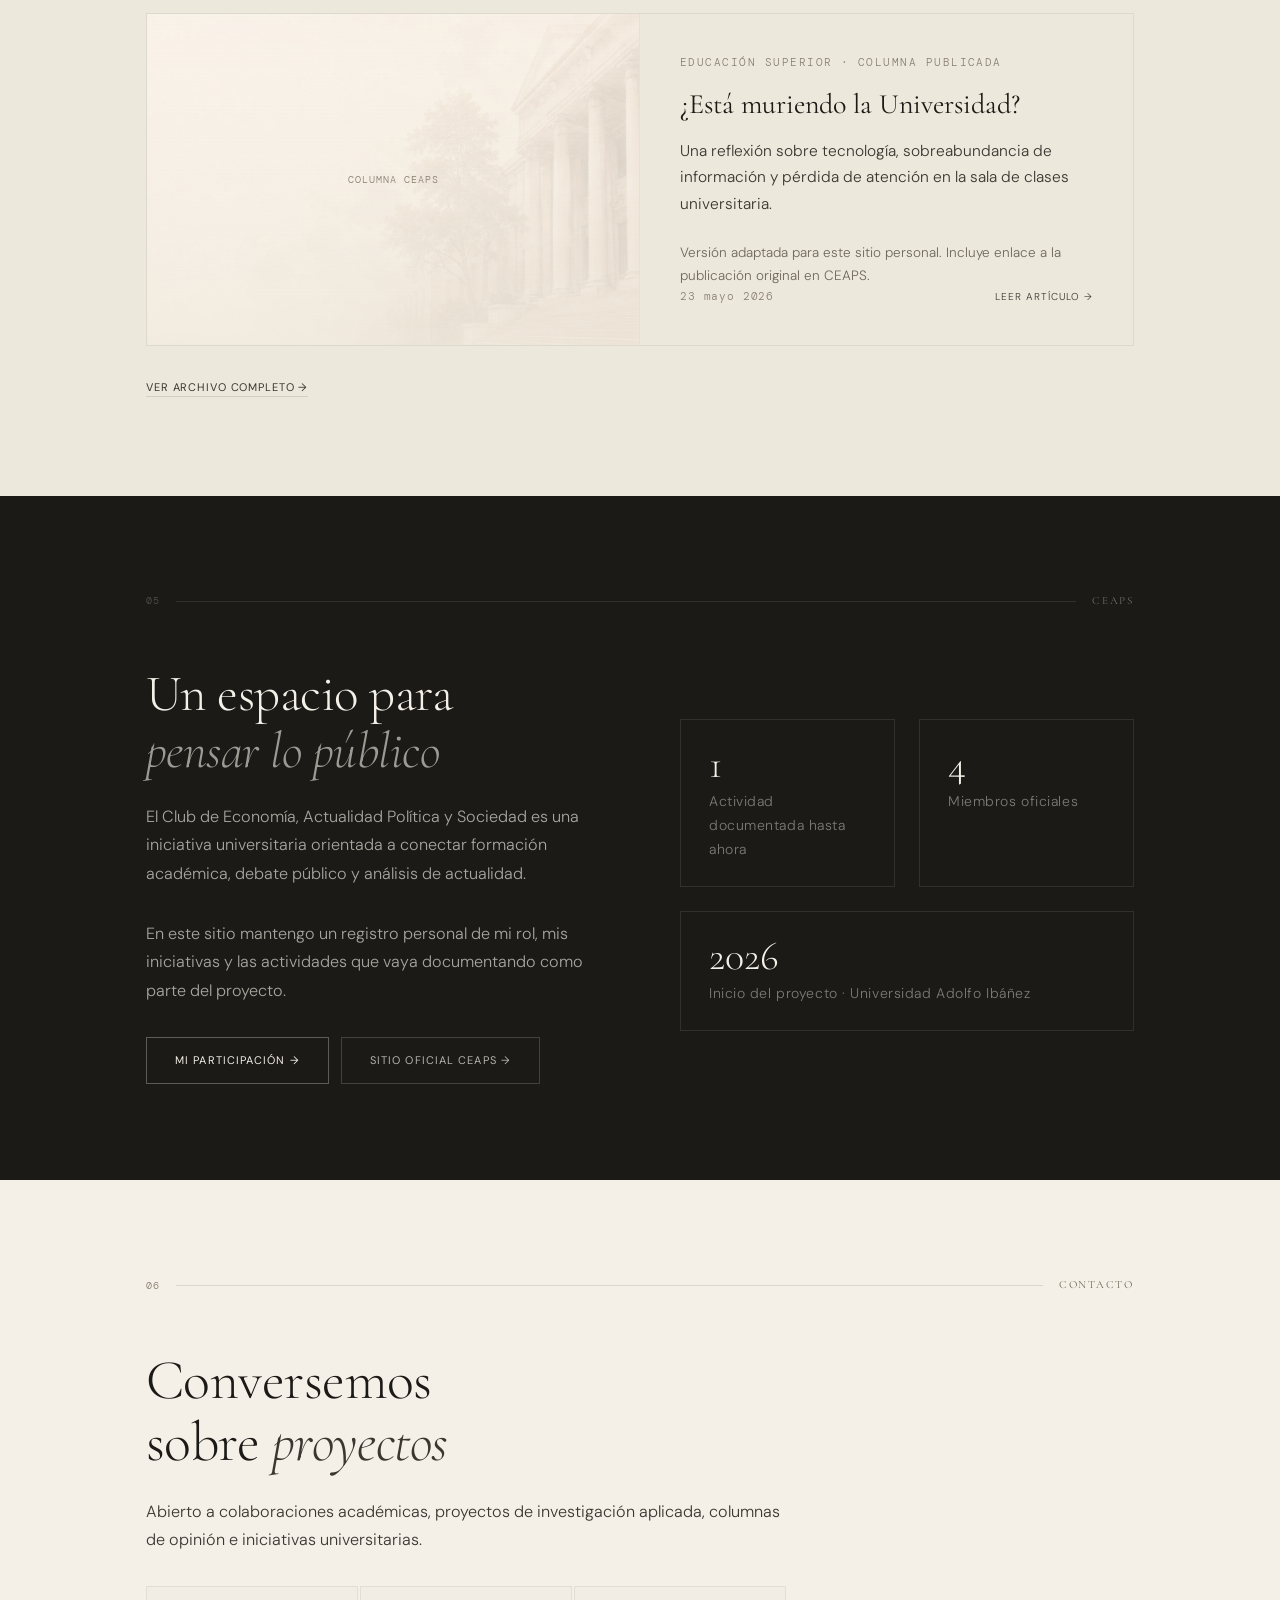
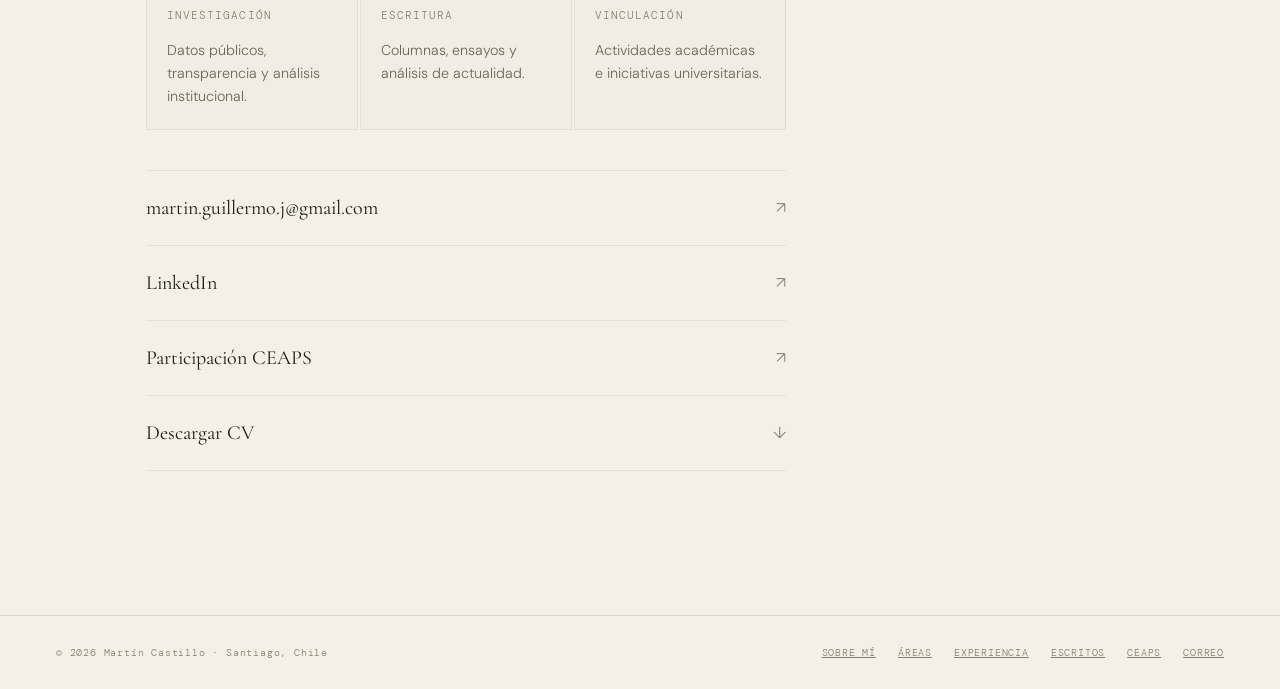
==== commit 2c65fa47: "Simplify professional homepage copy" ====
--- a/index.html
+++ b/index.html
@@ -133,14 +133,13 @@
       <div class="hero-rule" aria-hidden="true"></div>
       <p class="hero-desc">
         Estudiante de Ingeniería Comercial y del Magíster en Economía y
-        Políticas Públicas. Trabajo en economía política, instituciones,
-        relaciones internacionales, investigación aplicada y conversación
-        pública.
+        Políticas Públicas. Mis intereses se concentran en economía política,
+        políticas públicas, relaciones internacionales e investigación aplicada.
       </p>
       <div class="hero-snapshot" aria-label="Resumen profesional">
         <span>UAI</span>
         <span>Investigación aplicada</span>
-        <span>Ayudantías universitarias</span>
+        <span>Docencia universitaria</span>
       </div>
       <div class="hero-ctas">
         <a href="#experiencia" class="btn-primary">Ver trayectoria →</a>
@@ -178,21 +177,14 @@
         <h2>Economía, política<br>e <em>instituciones</em></h2>
         <p>
           Soy estudiante de Ingeniería Comercial y del Magíster en Economía y
-          Políticas Públicas en la Universidad Adolfo Ibáñez. Mi trabajo se
-          ubica en la intersección entre economía política, instituciones,
-          políticas públicas y relaciones internacionales.
+          Políticas Públicas en la Universidad Adolfo Ibáñez. Mis intereses
+          académicos se concentran en economía política, instituciones, políticas
+          públicas y relaciones internacionales.
         </p>
         <p>
-          Me interesa comprender cómo las reglas, los incentivos y las
-          decisiones colectivas moldean las trayectorias de desarrollo de los
-          países. Esa pregunta cruza mis intereses en gobernanza, historia
-          económica, política comparada y Asia-Pacífico.
-        </p>
-        <p>
-          Este sitio reúne mi perfil académico, escritos, experiencia y
-          proyectos universitarios. Su propósito es ordenar una agenda de trabajo
-          orientada al análisis público, la investigación aplicada y la
-          conversación informada sobre asuntos nacionales e internacionales.
+          Me interesan las reglas, los incentivos y las decisiones públicas que
+          moldean el desarrollo de los países. Este sitio reúne mi experiencia,
+          escritos, CV e iniciativas universitarias.
         </p>
       </div>
 
@@ -234,45 +226,44 @@
     <div class="section-header reveal">
       <span class="section-num">02</span>
       <div class="section-line"></div>
-      <span class="section-title" id="areas-title">Áreas de trabajo</span>
+      <span class="section-title" id="areas-title">Áreas de interés</span>
     </div>
 
     <p class="section-lead reveal">
-      Más que campos aislados, estos ejes funcionan como una agenda de análisis:
-      instituciones, Estado, desarrollo, relaciones internacionales y evidencia
-      pública leídos desde una perspectiva comparada.
+      Estos son los temas que ordenan mis intereses académicos, mis escritos y
+      mis proyectos universitarios.
     </p>
 
     <div class="areas-grid">
       <div class="area-item reveal">
         <div class="area-num">01</div>
         <div class="area-name">Economía Política <br>e Instituciones</div>
-        <div class="area-desc">Estudio de cómo las reglas, los incentivos y el poder político influyen en decisiones económicas, capacidades estatales y trayectorias de desarrollo.</div>
+        <div class="area-desc">Reglas, incentivos, poder político y trayectorias de desarrollo.</div>
       </div>
       <div class="area-item reveal">
         <div class="area-num">02</div>
         <div class="area-name">Políticas Públicas <br>y Gobernanza</div>
-        <div class="area-desc">Análisis del diseño institucional, la implementación de políticas y los problemas de coordinación que enfrentan gobiernos e instituciones públicas.</div>
+        <div class="area-desc">Diseño institucional, implementación y coordinación pública.</div>
       </div>
       <div class="area-item reveal">
         <div class="area-num">03</div>
         <div class="area-name">Relaciones Internacionales <br>y Geopolítica</div>
-        <div class="area-desc">Lectura del sistema internacional, la política exterior y las transformaciones geopolíticas que reordenan la competencia entre Estados.</div>
+        <div class="area-desc">Sistema internacional, política exterior y competencia entre Estados.</div>
       </div>
       <div class="area-item reveal">
         <div class="area-num">04</div>
         <div class="area-name">Asia-Pacífico <br>China y Japón</div>
-        <div class="area-desc">Interés en historia política, modernización, desarrollo económico y relaciones estratégicas entre Chile, China, Japón y el Asia-Pacífico.</div>
+        <div class="area-desc">China, Japón, modernización y vínculos estratégicos con Chile.</div>
       </div>
       <div class="area-item reveal">
         <div class="area-num">05</div>
         <div class="area-name">Historia Económica <br>Comparada</div>
-        <div class="area-desc">Estudio de procesos históricos de desarrollo, industrialización y transformación institucional para comparar experiencias nacionales y regionales.</div>
+        <div class="area-desc">Desarrollo, industrialización y transformación institucional en perspectiva comparada.</div>
       </div>
       <div class="area-item reveal">
         <div class="area-num">06</div>
         <div class="area-name">Datos Públicos <br>y Transparencia</div>
-        <div class="area-desc">Uso de evidencia, bases de datos e información institucional para estudiar rendición de cuentas, transparencia y funcionamiento del Estado.</div>
+        <div class="area-desc">Evidencia, bases públicas, transparencia y funcionamiento del Estado.</div>
       </div>
     </div>
   </div>
@@ -288,26 +279,25 @@
     </div>
 
     <p class="section-lead reveal">
-      Una trayectoria en formación con un hilo común: convertir preguntas
-      públicas en investigación aplicada, ayudantías universitarias y espacios de
-      conversación académica.
+      Experiencia en investigación aplicada, docencia universitaria e iniciativas
+      de discusión pública.
     </p>
 
     <div class="exp-overview reveal" aria-label="Síntesis de experiencia">
       <div class="exp-overview-item">
         <span>01</span>
         <strong>Investigar</strong>
-        <p>Datos, transparencia, algoritmos públicos y análisis institucional.</p>
+        <p>Datos, transparencia y análisis institucional.</p>
       </div>
       <div class="exp-overview-item">
         <span>02</span>
         <strong>Acompañar</strong>
-        <p>Ayudantías en economía, métodos cuantitativos, política e historia de Asia.</p>
+        <p>Ayudantías en economía, datos, política e historia de Asia.</p>
       </div>
       <div class="exp-overview-item">
         <span>03</span>
         <strong>Articular</strong>
-        <p>Iniciativas universitarias para discusión pública y formación estudiantil.</p>
+        <p>Iniciativas universitarias y conversación pública.</p>
       </div>
     </div>
 
@@ -321,10 +311,9 @@
         <div class="exp-body">
           <div class="exp-title">Ayudante de investigación en transparencia municipal</div>
           <div class="exp-org">Escuela de Gobierno UAI</div>
-          <p class="exp-desc">Trabajo de investigación aplicada orientado a construir evidencia sobre el cumplimiento de la ley de transparencia en municipalidades chilenas.</p>
+          <p class="exp-desc">Investigación aplicada sobre cumplimiento de la ley de transparencia en municipalidades chilenas.</p>
           <ul class="exp-highlights">
             <li><strong>Levantamiento de datos:</strong> recolección y sistematización de información desde sitios web municipales y bases del Consejo para la Transparencia.</li>
-            <li><strong>Análisis institucional:</strong> construcción de una base para estudiar niveles de cumplimiento y disponibilidad de información pública municipal.</li>
             <li><strong>Herramientas:</strong> trabajo con Microsoft Excel y Stata para ordenar, revisar y analizar información.</li>
           </ul>
           <div class="exp-impact">
@@ -343,11 +332,10 @@
         <div class="exp-body">
           <div class="exp-title">Práctica profesional como ayudante de investigación</div>
           <div class="exp-org">GobLab UAI</div>
-          <p class="exp-desc">Apoyo al equipo del GobLab en la investigación y sistematización de algoritmos utilizados por el sector público chileno para el Repositorio de Algoritmos Públicos.</p>
+          <p class="exp-desc">Investigación y sistematización de algoritmos utilizados por el sector público chileno para el Repositorio de Algoritmos Públicos.</p>
           <ul class="exp-highlights">
             <li><strong>Algoritmos públicos:</strong> investigación y selección de algoritmos implementados por organismos del Estado en Chile.</li>
             <li><strong>Producción técnica:</strong> elaboración de fichas técnicas, apoyo en análisis de información y redacción de informes.</li>
-            <li><strong>Apoyo operativo:</strong> colaboración en tareas de coordinación y logística asociadas al proyecto.</li>
           </ul>
           <div class="exp-impact">
             <span>Algoritmos públicos</span>
@@ -365,7 +353,7 @@
         <div class="exp-body">
           <div class="exp-title">Ayudantías universitarias en economía, datos y ciencias sociales</div>
           <div class="exp-org">Universidad Adolfo Ibáñez</div>
-          <p class="exp-desc">Apoyo académico en cursos de economía, métodos cuantitativos, ciencia política, relaciones internacionales e historia, combinando ayudantías de cátedra, laboratorio, corrección y acompañamiento académico.</p>
+          <p class="exp-desc">Apoyo académico en cursos de economía, métodos cuantitativos, ciencia política, relaciones internacionales e historia.</p>
           <ul class="exp-highlights">
             <li><strong>Economía y métodos cuantitativos:</strong> Microeconometría, Econometría I, Descripción y Visualización de Datos, Razonamiento Cuantitativo con Datos I y Contabilidad.</li>
             <li><strong>Relaciones internacionales e historia de Asia:</strong> Relaciones Internacionales de Chile con China y el Asia Pacífico, Relaciones de Chile con el Asia, Historia Política de China, Historia de las relaciones de Chile con China, Historia del Asia Oriental e Historia y Sociedad de Japón.</li>
@@ -387,11 +375,10 @@
         <div class="exp-body">
           <div class="exp-title">Liderazgo universitario y conversación pública</div>
           <div class="exp-org">CEAPS — Club de Economía, Actualidad Política y Sociedad</div>
-          <p class="exp-desc">Cofundación y presidencia de una organización universitaria dedicada a promover análisis de economía, política, sociedad y actualidad nacional e internacional desde una comunidad estudiantil activa.</p>
+          <p class="exp-desc">Cofundación y presidencia de una organización universitaria dedicada al análisis de economía, política, sociedad y actualidad nacional e internacional.</p>
           <ul class="exp-highlights">
-            <li>Coordinación estratégica inicial del club y diseño de una agenda de actividades académicas, publicaciones estudiantiles y espacios de discusión pública.</li>
-            <li>Planificación de charlas, talleres formativos, visitas institucionales y vínculos con académicos, estudiantes, centros de estudio e instituciones públicas.</li>
-            <li>Presidencia desde 2026, con foco en consolidar a CEAPS como comunidad universitaria de análisis y formación pública.</li>
+            <li>Coordinación inicial del club, actividades académicas y publicaciones estudiantiles.</li>
+            <li>Vinculación con académicos, estudiantes, centros de estudio e instituciones públicas.</li>
           </ul>
           <div class="exp-impact">
             <span>Liderazgo estudiantil</span>
@@ -417,9 +404,7 @@
     </div>
 
     <p class="section-lead reveal">
-      Archivo personal para columnas, ensayos y trabajos académicos. Reúne
-      textos propios, versiones adaptadas para este sitio y enlaces a sus
-      publicaciones originales.
+      Columnas, ensayos y trabajos académicos reunidos en un archivo personal.
     </p>
 
     <!-- Artículo destacado -->
@@ -465,16 +450,13 @@
       <div class="ceaps-left reveal">
         <h2>Un espacio para<br><em>pensar lo público</em></h2>
         <p>
-          El Club de Economía, Actualidad Política y Sociedad nace de una
-          convicción: la formación universitaria gana profundidad cuando se
-          conecta con los problemas públicos, las instituciones y los debates
-          que atraviesan la vida democrática.
+          El Club de Economía, Actualidad Política y Sociedad es una iniciativa
+          universitaria orientada a conectar formación académica, debate público
+          y análisis de actualidad.
         </p>
         <p>
-          Actualmente CEAPS se encuentra en una etapa inicial de instalación,
-          con una comunidad oficial de cuatro miembros y una primera actividad
-          documentada. En este sitio mantengo un registro personal de mi rol,
-          mis iniciativas y las actividades que vaya documentando.
+          En este sitio mantengo un registro personal de mi rol, mis iniciativas
+          y las actividades que vaya documentando como parte del proyecto.
         </p>
         <div class="ceaps-actions">
           <a href="ceaps/" class="btn-outline-light">Mi participación →</a>
@@ -515,22 +497,21 @@
       <h2>Conversemos<br>sobre <em>proyectos</em></h2>
       <p>
         Abierto a colaboraciones académicas, proyectos de investigación aplicada,
-        columnas de opinión e iniciativas vinculadas a economía política,
-        políticas públicas, instituciones y relaciones internacionales.
+        columnas de opinión e iniciativas universitarias.
       </p>
 
       <div class="contact-focus" aria-label="Ámbitos de colaboración">
         <div class="contact-focus-item">
           <span>Investigación</span>
-          <p>Datos públicos, transparencia, políticas públicas y análisis institucional.</p>
+          <p>Datos públicos, transparencia y análisis institucional.</p>
         </div>
         <div class="contact-focus-item">
           <span>Escritura</span>
-          <p>Columnas, ensayos y textos de análisis sobre debates públicos.</p>
+          <p>Columnas, ensayos y análisis de actualidad.</p>
         </div>
         <div class="contact-focus-item">
           <span>Vinculación</span>
-          <p>Actividades académicas, conversación pública e iniciativas universitarias.</p>
+          <p>Actividades académicas e iniciativas universitarias.</p>
         </div>
       </div>
 
--- a/assets/css/styles.css
+++ b/assets/css/styles.css
@@ -251,11 +251,11 @@
   }
 
   .hero-desc {
-    font-size: 15px;
+    font-size: 16.5px;
     font-weight: 300;
     color: var(--ink-mid);
-    line-height: 1.75;
-    max-width: 420px;
+    line-height: 1.68;
+    max-width: 460px;
     margin-bottom: 22px;
     opacity: 0;
     animation: fadeUp 0.8s 0.6s forwards;
@@ -427,11 +427,11 @@
   }
 
   .section-lead {
-    max-width: 620px;
+    max-width: 660px;
     margin: -24px 0 52px;
-    font-size: 15.5px;
-    font-weight: 300;
-    line-height: 1.85;
+    font-size: 16.5px;
+    font-weight: 300;
+    line-height: 1.75;
     color: var(--ink-mid);
   }
 
@@ -480,10 +480,10 @@
   .sobre-text h2 em { font-style: italic; color: var(--ink-mid); }
 
   .sobre-text p {
-    font-size: 15.5px;
+    font-size: 16.5px;
     font-weight: 300;
     color: var(--ink-mid);
-    line-height: 1.9;
+    line-height: 1.78;
     margin-bottom: 18px;
   }
 
@@ -522,7 +522,7 @@
   }
 
   .aside-list li {
-    font-size: 13.5px;
+    font-size: 14.5px;
     font-weight: 300;
     color: var(--ink-mid);
     display: flex;
@@ -576,10 +576,10 @@
   }
 
   .area-desc {
-    font-size: 13.5px;
+    font-size: 14.8px;
     font-weight: 300;
     color: var(--ink-light);
-    line-height: 1.75;
+    line-height: 1.65;
   }
 
   /* ─── EXPERIENCIA ──────────────────────────────────────── */
@@ -619,10 +619,10 @@
   }
 
   .exp-overview-item p {
-    font-size: 13.5px;
-    line-height: 1.72;
+    font-size: 14.8px;
+    line-height: 1.65;
     color: var(--ink-light);
-    text-align: justify;
+    text-align: left;
     hyphens: auto;
   }
 
@@ -686,10 +686,10 @@
   }
 
   .exp-desc {
-    font-size: 14.5px;
+    font-size: 15.8px;
     font-weight: 300;
     color: var(--ink-mid);
-    line-height: 1.85;
+    line-height: 1.74;
     max-width: 640px;
   }
 
@@ -704,10 +704,10 @@
   .exp-highlights li {
     position: relative;
     padding-left: 18px;
-    font-size: 13.5px;
+    font-size: 14.8px;
     font-weight: 300;
     color: var(--ink-light);
-    line-height: 1.75;
+    line-height: 1.68;
   }
 
   .exp-highlights li::before {
@@ -841,10 +841,10 @@
   }
 
   .col-excerpt {
-    font-size: 14.5px;
+    font-size: 15.5px;
     font-weight: 300;
     color: var(--ink-mid);
-    line-height: 1.85;
+    line-height: 1.72;
     margin-bottom: 24px;
     flex: 1;
   }
@@ -920,7 +920,7 @@
 
   .col-source {
     margin-top: 18px;
-    font-size: 12.5px;
+    font-size: 13.5px;
     color: var(--ink-light);
     line-height: 1.7;
   }
@@ -952,10 +952,10 @@
   .ceaps-left h2 em { font-style: italic; color: rgba(244,240,232,0.6); }
 
   .ceaps-left p {
-    font-size: 15.5px;
+    font-size: 16.2px;
     font-weight: 300;
     color: rgba(244,240,232,0.65);
-    line-height: 1.9;
+    line-height: 1.75;
     margin-bottom: 32px;
   }
 
@@ -1012,7 +1012,7 @@
   }
 
   .ceaps-stat-label {
-    font-size: 13px;
+    font-size: 14px;
     font-weight: 300;
     color: rgba(244,240,232,0.45);
     letter-spacing: 0.04em;
@@ -1044,10 +1044,10 @@
   .contact-inner h2 em { font-style: italic; color: var(--ink-mid); }
 
   .contact-inner p {
-    font-size: 15.5px;
+    font-size: 16.2px;
     font-weight: 300;
     color: var(--ink-mid);
-    line-height: 1.9;
+    line-height: 1.75;
     margin-bottom: 32px;
   }
 
@@ -1077,10 +1077,10 @@
 
   .contact-focus-item p {
     margin: 0;
-    font-size: 13px;
-    line-height: 1.72;
+    font-size: 14.3px;
+    line-height: 1.62;
     color: var(--ink-light);
-    text-align: justify;
+    text-align: left;
     hyphens: auto;
   }
 
@@ -1240,7 +1240,7 @@
   .ceaps-stat-label,
   .contact-inner p,
   .not-found-inner p {
-    text-align: justify;
+    text-align: left;
     text-align-last: left;
     hyphens: auto;
     overflow-wrap: break-word;
@@ -1488,8 +1488,8 @@
     .hero-desc {
       max-width: 36ch;
       margin-bottom: 18px;
-      font-size: 15px;
-      line-height: 1.78;
+      font-size: 15.8px;
+      line-height: 1.72;
       text-align: left;
     }
     .hero-snapshot {
@@ -1528,19 +1528,19 @@
     .section-header { margin-bottom: 40px; }
     .section-lead {
       margin: -20px 0 34px;
-      font-size: 15px;
-      line-height: 1.8;
+      font-size: 15.8px;
+      line-height: 1.72;
     }
 
     .sobre-text h2 { font-size: clamp(26px, 8vw, 36px); }
     .sobre-text p,
     .ceaps-left p,
     .contact-inner p {
-      font-size: 15px;
-      line-height: 1.82;
-    }
-
-    .aside-list li { font-size: 13px; }
+      font-size: 15.8px;
+      line-height: 1.72;
+    }
+
+    .aside-list li { font-size: 13.8px; }
     .sobre-grid { gap: 36px; }
 
     .areas-grid { grid-template-columns: 1fr; }
@@ -1550,14 +1550,14 @@
     .exp-overview-item p,
     .exp-highlights li,
     .col-card .col-excerpt {
-      font-size: 14px;
-      line-height: 1.72;
+      font-size: 14.8px;
+      line-height: 1.65;
     }
 
     .exp-desc,
     .col-excerpt {
-      font-size: 15px;
-      line-height: 1.82;
+      font-size: 15.8px;
+      line-height: 1.72;
     }
     .exp-item { padding: 30px 0; }
     .exp-title { margin-bottom: 7px; }
@@ -1600,7 +1600,7 @@
       gap: 8px;
     }
     .col-card { padding: 24px 20px; }
-    .col-source { font-size: 12.5px; }
+    .col-source { font-size: 13.2px; }
 
     .contact-inner h2 { font-size: clamp(28px, 9vw, 44px); }
     .contact-link-label { font-size: 16.5px; }
@@ -1648,7 +1648,7 @@
     .hero-eyebrow { display: none; }
     .hero-desc {
       max-width: 34ch;
-      font-size: 14.8px;
+      font-size: 15.5px;
     }
     .hero-photo {
       width: 104px;
@@ -1664,9 +1664,9 @@
     .area-name { font-size: 18px; }
 
     .exp-title { font-size: 19px; }
-    .exp-desc { font-size: 14.8px; }
-
-    .aside-list li { font-size: 12.8px; }
+    .exp-desc { font-size: 15.5px; }
+
+    .aside-list li { font-size: 13.5px; }
 
     .ceaps-stat-num { font-size: 34px; }
     .contact-link-label { font-size: 15.5px; }
